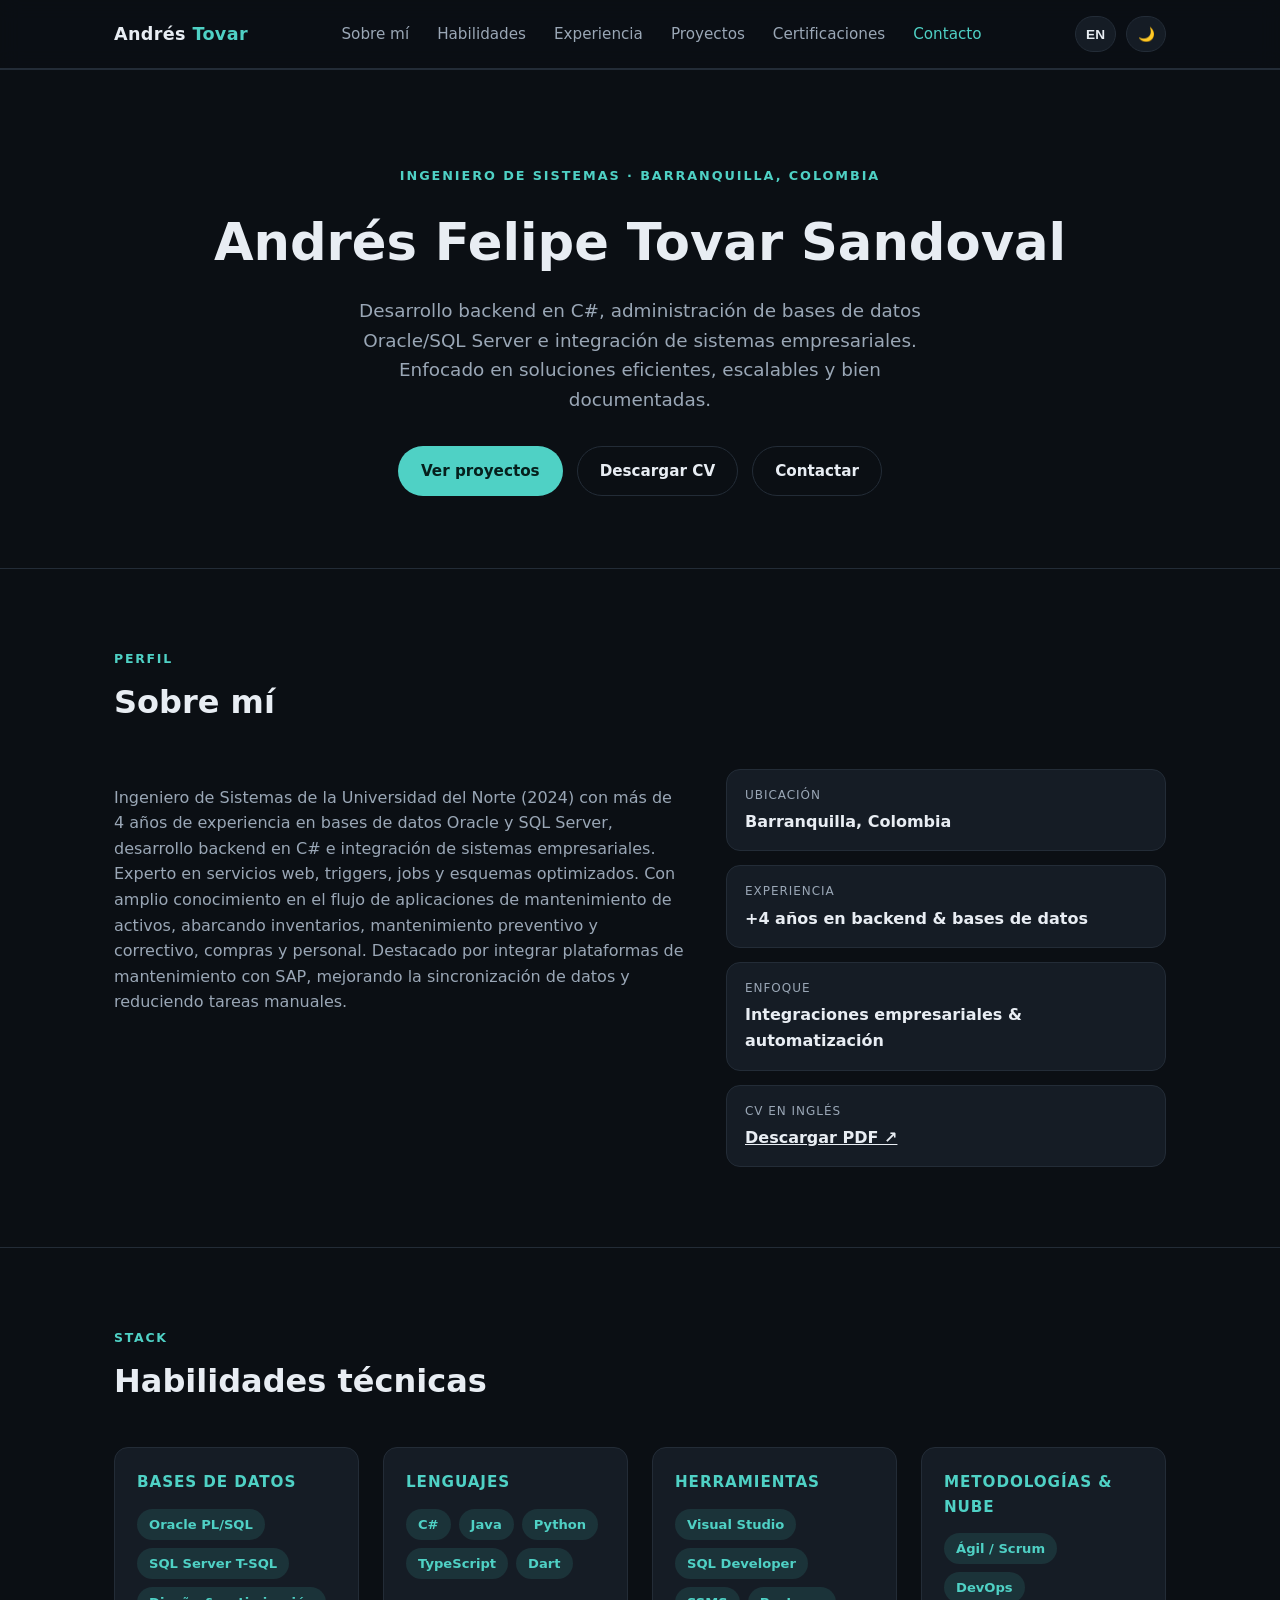
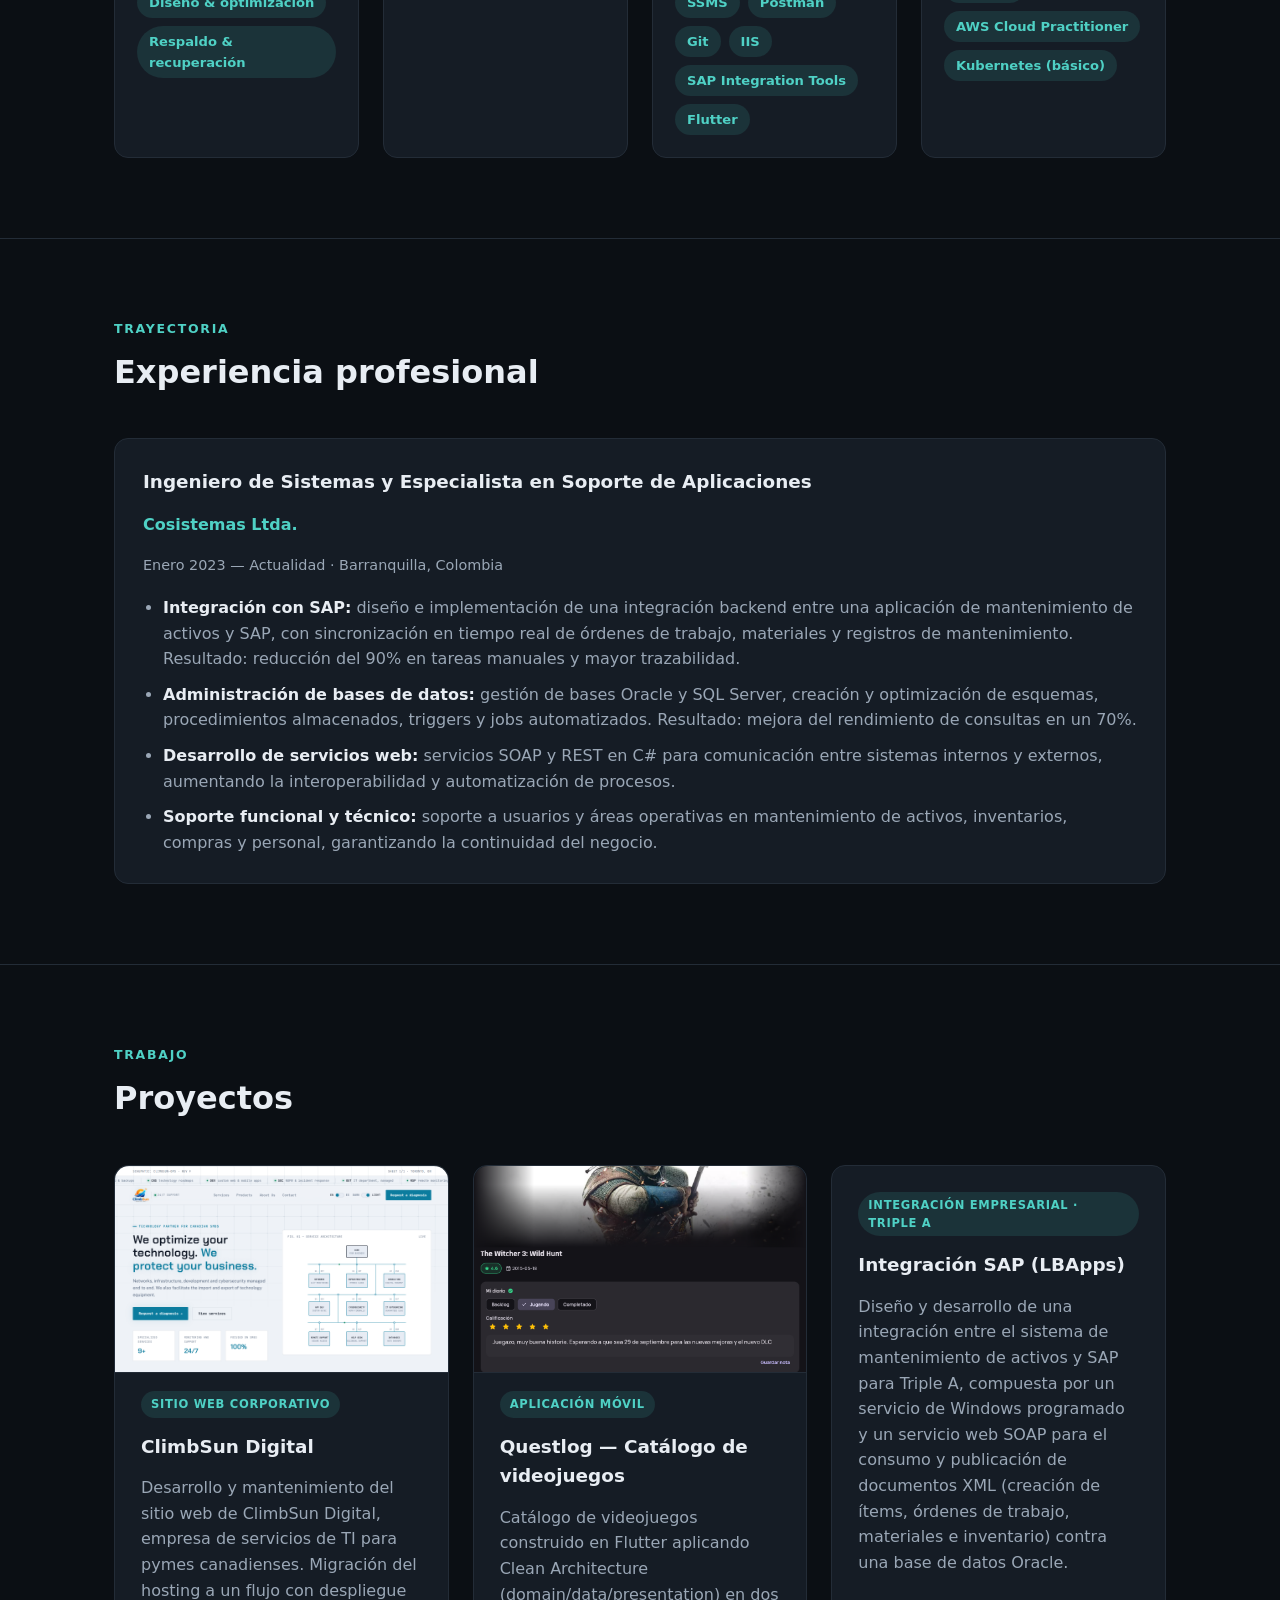
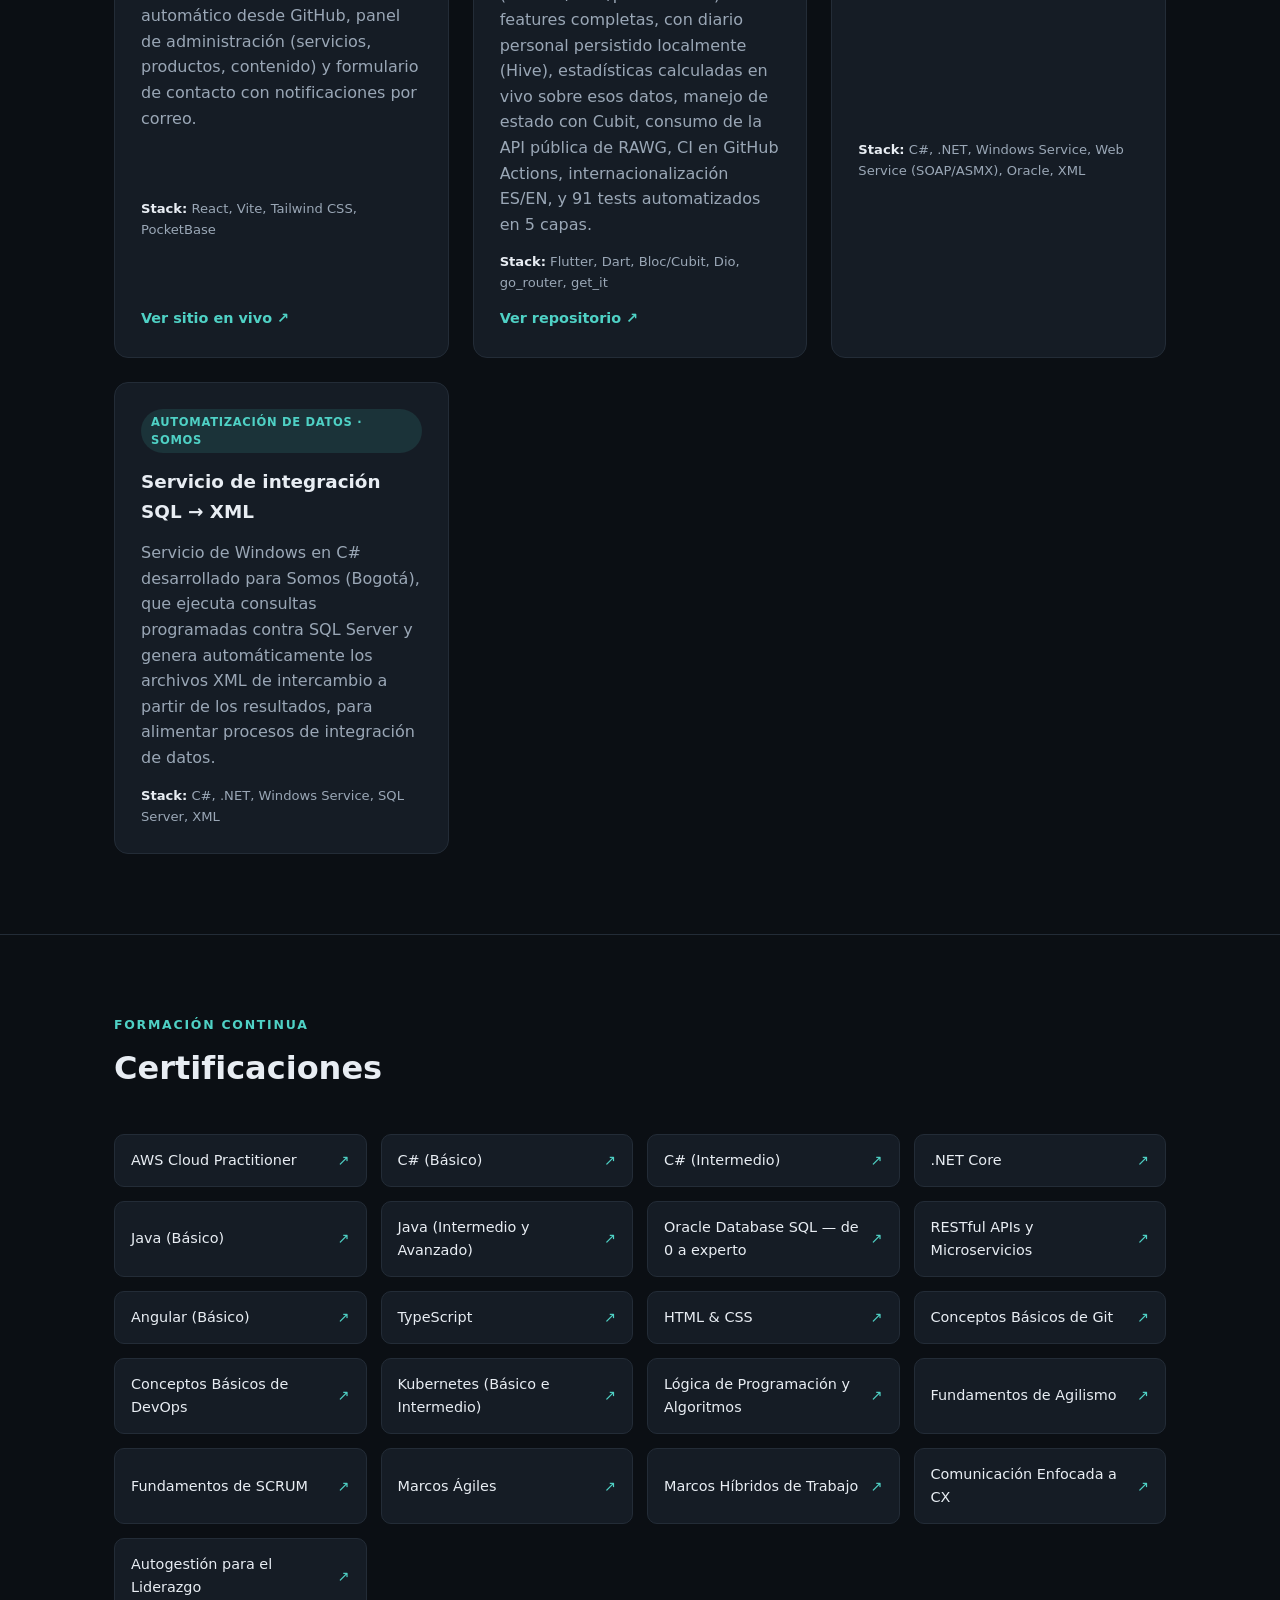
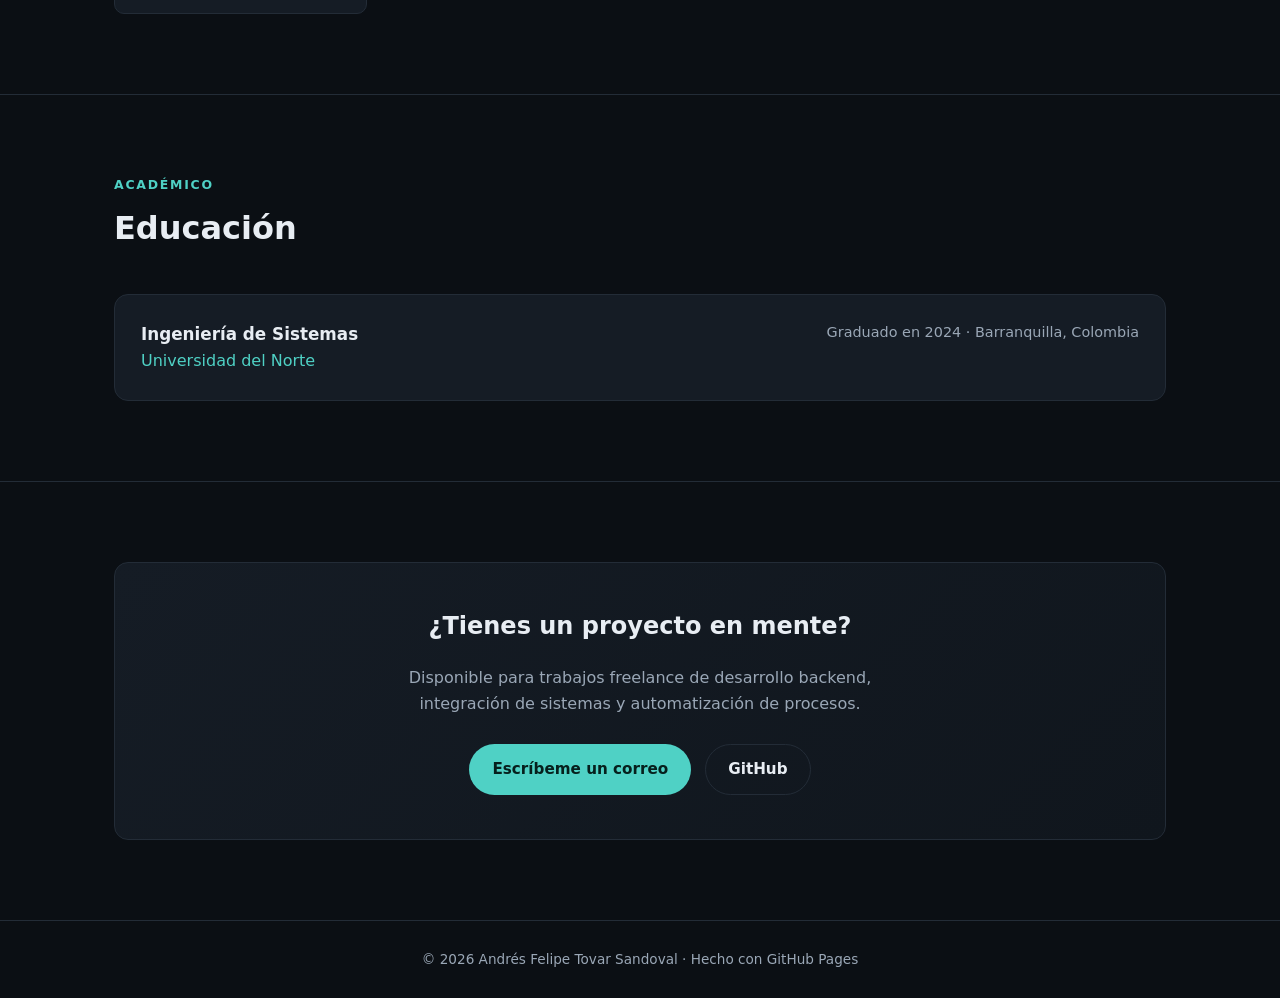
==== index.html @ 8499d404 "revert(questlog): restore the game-detail+diary thumbnail The stats screen swap made the project car" ====
<!DOCTYPE html>
<html lang="es">
<head>
<meta charset="UTF-8" />
<meta name="viewport" content="width=device-width, initial-scale=1.0" />
<title data-i18n="meta.title">Andrés Tovar Sandoval — Ingeniero de Sistemas | Backend & Integraciones</title>
<meta name="description" data-i18n-attr="content:meta.description" content="Portafolio de Andrés Felipe Tovar Sandoval, Ingeniero de Sistemas especializado en backend C#, bases de datos Oracle/SQL Server e integración de sistemas empresariales." />
<link rel="canonical" href="https://aftovar123.github.io/" />

<link rel="icon" href="assets/img/favicon.svg" type="image/svg+xml" />
<link rel="icon" href="assets/img/favicon-32.png" sizes="32x32" type="image/png" />
<link rel="icon" href="assets/img/favicon-512.png" sizes="512x512" type="image/png" />
<link rel="apple-touch-icon" href="assets/img/apple-touch-icon.png" />

<meta name="theme-color" content="#0b0f14" media="(prefers-color-scheme: dark)" />
<meta name="theme-color" content="#f6f8fa" media="(prefers-color-scheme: light)" />

<meta property="og:type" content="website" />
<meta property="og:site_name" content="Andrés Tovar Sandoval" />
<meta property="og:url" content="https://aftovar123.github.io/" />
<meta property="og:title" data-i18n-attr="content:meta.title" content="Andrés Tovar Sandoval — Ingeniero de Sistemas | Backend & Integraciones" />
<meta property="og:description" data-i18n-attr="content:meta.description" content="Portafolio de Andrés Felipe Tovar Sandoval, Ingeniero de Sistemas especializado en backend C#, bases de datos Oracle/SQL Server e integración de sistemas empresariales." />
<meta property="og:image" content="https://aftovar123.github.io/assets/img/og-image.png" />
<meta property="og:image:width" content="1200" />
<meta property="og:image:height" content="630" />
<meta property="og:locale" content="es_CO" />
<meta property="og:locale:alternate" content="en_US" />

<meta name="twitter:card" content="summary_large_image" />
<meta name="twitter:title" data-i18n-attr="content:meta.title" content="Andrés Tovar Sandoval — Ingeniero de Sistemas | Backend & Integraciones" />
<meta name="twitter:description" data-i18n-attr="content:meta.description" content="Portafolio de Andrés Felipe Tovar Sandoval, Ingeniero de Sistemas especializado en backend C#, bases de datos Oracle/SQL Server e integración de sistemas empresariales." />
<meta name="twitter:image" content="https://aftovar123.github.io/assets/img/og-image.png" />

<script type="application/ld+json">
{
  "@context": "https://schema.org",
  "@type": "Person",
  "name": "Andrés Felipe Tovar Sandoval",
  "jobTitle": "Systems Engineer",
  "url": "https://aftovar123.github.io/",
  "image": "https://aftovar123.github.io/assets/img/og-image.png",
  "email": "mailto:andrestovar2510@gmail.com",
  "sameAs": ["https://github.com/aftovar123"],
  "worksFor": { "@type": "Organization", "name": "Cosistemas Ltda." },
  "alumniOf": { "@type": "CollegeOrUniversity", "name": "Universidad del Norte" },
  "address": { "@type": "PostalAddress", "addressLocality": "Barranquilla", "addressCountry": "CO" },
  "knowsAbout": ["C#", ".NET", "Oracle Database", "SQL Server", "SAP Integration", "REST APIs", "SOAP Web Services"]
}
</script>

<link rel="stylesheet" href="styles.css" />
<script>
  (function () {
    try {
      var theme = localStorage.getItem("theme");
      var lang = localStorage.getItem("lang");
      if (theme === "light") document.documentElement.setAttribute("data-theme", "light");
      if (lang === "en") document.documentElement.setAttribute("lang", "en");
    } catch (e) {}
  })();
</script>
</head>
<body>

<a class="skip-link" href="#top" data-i18n="a11y.skipToContent">Saltar al contenido</a>

<header>
  <nav class="nav">
    <a href="#top" class="brand">Andrés <span>Tovar</span></a>
    <ul class="nav-links" id="navLinks">
      <li><a href="#about" data-i18n="nav.about">Sobre mí</a></li>
      <li><a href="#skills" data-i18n="nav.skills">Habilidades</a></li>
      <li><a href="#experience" data-i18n="nav.experience">Experiencia</a></li>
      <li><a href="#projects" data-i18n="nav.projects">Proyectos</a></li>
      <li><a href="#certifications" data-i18n="nav.certifications">Certificaciones</a></li>
      <li><a href="#contact" data-i18n="nav.contact">Contacto</a></li>
    </ul>
    <div class="nav-controls">
      <button class="icon-btn" id="langToggle" type="button" aria-label="Switch language">EN</button>
      <button class="icon-btn" id="themeToggle" type="button" aria-label="Toggle theme">
        <span id="themeIcon">🌙</span>
      </button>
      <button class="nav-toggle" id="navToggle" type="button" aria-label="Abrir menú" aria-expanded="false" aria-controls="navLinks" data-i18n-attr="aria-label:nav.toggleMenu">☰</button>
    </div>
  </nav>
</header>

<main id="top">

  <section class="hero">
    <div class="container">
      <div class="hero-eyebrow" data-i18n="hero.eyebrow">Ingeniero de Sistemas · Barranquilla, Colombia</div>
      <h1>Andrés Felipe Tovar Sandoval</h1>
      <p class="tagline" data-i18n="hero.tagline">Desarrollo backend en C#, administración de bases de datos Oracle/SQL Server e integración de sistemas empresariales. Enfocado en soluciones eficientes, escalables y bien documentadas.</p>
      <div class="btn-row">
        <a href="#projects" class="btn btn-primary" data-i18n="hero.btnProjects">Ver proyectos</a>
        <a href="assets/cv/Andres_Tovar_CV_ES.pdf" class="btn btn-secondary" id="cvBtn" target="_blank" rel="noopener" data-i18n="hero.btnCv">Descargar CV</a>
        <a href="#contact" class="btn btn-secondary" data-i18n="hero.btnContact">Contactar</a>
      </div>
    </div>
  </section>

  <section id="about">
    <div class="container">
      <div class="section-head">
        <div class="section-eyebrow" data-i18n="about.eyebrow">Perfil</div>
        <h2 data-i18n="about.heading">Sobre mí</h2>
      </div>
      <div class="about-grid">
        <p data-i18n="about.body">
          Ingeniero de Sistemas de la Universidad del Norte (2024) con más de 4 años de experiencia en bases de datos
          Oracle y SQL Server, desarrollo backend en C# e integración de sistemas empresariales. Experto en servicios
          web, triggers, jobs y esquemas optimizados. Con amplio conocimiento en el flujo de aplicaciones de
          mantenimiento de activos, abarcando inventarios, mantenimiento preventivo y correctivo, compras y personal.
          Destacado por integrar plataformas de mantenimiento con SAP, mejorando la sincronización de datos y
          reduciendo tareas manuales.
        </p>
        <div class="facts">
          <div class="fact"><div class="label" data-i18n="about.factLocationLabel">Ubicación</div><div class="value">Barranquilla, Colombia</div></div>
          <div class="fact"><div class="label" data-i18n="about.factExperienceLabel">Experiencia</div><div class="value" data-i18n="about.factExperienceValue">+4 años en backend & bases de datos</div></div>
          <div class="fact"><div class="label" data-i18n="about.factFocusLabel">Enfoque</div><div class="value" data-i18n="about.factFocusValue">Integraciones empresariales & automatización</div></div>
          <div class="fact"><div class="label" data-i18n="about.factCvLabel">CV en inglés</div><div class="value"><a href="assets/cv/Andres_Tovar_CV_EN.pdf" id="altCvLink" target="_blank" rel="noopener" data-i18n="about.factCvLink">Descargar PDF ↗</a></div></div>
        </div>
      </div>
    </div>
  </section>

  <section id="skills">
    <div class="container">
      <div class="section-head">
        <div class="section-eyebrow" data-i18n="skills.eyebrow">Stack</div>
        <h2 data-i18n="skills.heading">Habilidades técnicas</h2>
      </div>
      <div class="skill-groups">
        <div class="skill-card">
          <h3 data-i18n="skills.databasesTitle">Bases de datos</h3>
          <div class="tag-row">
            <span class="tag">Oracle PL/SQL</span>
            <span class="tag">SQL Server T-SQL</span>
            <span class="tag" data-i18n="skills.designOptimization">Diseño & optimización</span>
            <span class="tag" data-i18n="skills.backupRecovery">Respaldo & recuperación</span>
          </div>
        </div>
        <div class="skill-card">
          <h3 data-i18n="skills.languagesTitle">Lenguajes</h3>
          <div class="tag-row">
            <span class="tag">C#</span>
            <span class="tag">Java</span>
            <span class="tag">Python</span>
            <span class="tag">TypeScript</span>
            <span class="tag">Dart</span>
          </div>
        </div>
        <div class="skill-card">
          <h3 data-i18n="skills.toolsTitle">Herramientas</h3>
          <div class="tag-row">
            <span class="tag">Visual Studio</span>
            <span class="tag">SQL Developer</span>
            <span class="tag">SSMS</span>
            <span class="tag">Postman</span>
            <span class="tag">Git</span>
            <span class="tag">IIS</span>
            <span class="tag">SAP Integration Tools</span>
            <span class="tag">Flutter</span>
          </div>
        </div>
        <div class="skill-card">
          <h3 data-i18n="skills.methodologiesTitle">Metodologías & nube</h3>
          <div class="tag-row">
            <span class="tag" data-i18n="skills.agileScrum">Ágil / Scrum</span>
            <span class="tag">DevOps</span>
            <span class="tag">AWS Cloud Practitioner</span>
            <span class="tag" data-i18n="skills.kubernetesBasic">Kubernetes (básico)</span>
          </div>
        </div>
      </div>
    </div>
  </section>

  <section id="experience">
    <div class="container">
      <div class="section-head">
        <div class="section-eyebrow" data-i18n="experience.eyebrow">Trayectoria</div>
        <h2 data-i18n="experience.heading">Experiencia profesional</h2>
      </div>
      <div class="timeline-item">
        <p class="role" data-i18n="experience.role">Ingeniero de Sistemas y Especialista en Soporte de Aplicaciones</p>
        <p class="org">Cosistemas Ltda.</p>
        <p class="meta" data-i18n="experience.meta">Enero 2023 — Actualidad · Barranquilla, Colombia</p>
        <ul>
          <li data-i18n-html="experience.bullet1"><strong>Integración con SAP:</strong> diseño e implementación de una integración backend entre una aplicación de mantenimiento de activos y SAP, con sincronización en tiempo real de órdenes de trabajo, materiales y registros de mantenimiento. Resultado: reducción del 90% en tareas manuales y mayor trazabilidad.</li>
          <li data-i18n-html="experience.bullet2"><strong>Administración de bases de datos:</strong> gestión de bases Oracle y SQL Server, creación y optimización de esquemas, procedimientos almacenados, triggers y jobs automatizados. Resultado: mejora del rendimiento de consultas en un 70%.</li>
          <li data-i18n-html="experience.bullet3"><strong>Desarrollo de servicios web:</strong> servicios SOAP y REST en C# para comunicación entre sistemas internos y externos, aumentando la interoperabilidad y automatización de procesos.</li>
          <li data-i18n-html="experience.bullet4"><strong>Soporte funcional y técnico:</strong> soporte a usuarios y áreas operativas en mantenimiento de activos, inventarios, compras y personal, garantizando la continuidad del negocio.</li>
        </ul>
      </div>
    </div>
  </section>

  <section id="projects">
    <div class="container">
      <div class="section-head">
        <div class="section-eyebrow" data-i18n="projects.eyebrow">Trabajo</div>
        <h2 data-i18n="projects.heading">Proyectos</h2>
      </div>
      <div class="project-grid">
        <div class="project-card">
          <img class="thumb" src="assets/img/climbsun-preview.png" alt="Captura del sitio web de ClimbSun Digital" width="1896" height="988" loading="lazy" />
          <span class="badge" data-i18n="projects.p1Badge">Sitio web corporativo</span>
          <h3>ClimbSun Digital</h3>
          <p data-i18n="projects.p1Desc">Desarrollo y mantenimiento del sitio web de ClimbSun Digital, empresa de servicios de TI para pymes canadienses. Migración del hosting a un flujo con despliegue automático desde GitHub, panel de administración (servicios, productos, contenido) y formulario de contacto con notificaciones por correo.</p>
          <p class="stack"><strong>Stack:</strong> React, Vite, Tailwind CSS, PocketBase</p>
          <a class="link" href="https://climbsundigital.com" target="_blank" rel="noopener" data-i18n="projects.viewLive">Ver sitio en vivo ↗</a>
        </div>
        <div class="project-card">
          <img class="thumb" src="assets/img/questlog-preview.png" alt="Detalle de un juego en Questlog con el diario personal: estado, calificación y reseña" width="1000" height="625" loading="lazy" />
          <span class="badge" data-i18n="projects.p4Badge">Aplicación móvil</span>
          <h3 data-i18n="projects.p4Title">Questlog — Catálogo de videojuegos</h3>
          <p data-i18n="projects.p4Desc">Catálogo de videojuegos construido en Flutter aplicando Clean Architecture (domain/data/presentation) en dos features completas, con diario personal persistido localmente (Hive), estadísticas calculadas en vivo sobre esos datos, manejo de estado con Cubit, consumo de la API pública de RAWG, CI en GitHub Actions, internacionalización ES/EN, y 91 tests automatizados en 5 capas.</p>
          <p class="stack"><strong>Stack:</strong> Flutter, Dart, Bloc/Cubit, Dio, go_router, get_it</p>
          <a class="link" href="https://github.com/aftovar123/questlog" target="_blank" rel="noopener" data-i18n="projects.viewRepo">Ver repositorio ↗</a>
        </div>
        <div class="project-card">
          <span class="badge" data-i18n="projects.p2Badge">Integración empresarial · Triple A</span>
          <h3 data-i18n="projects.p2Title">Integración SAP (LBApps)</h3>
          <p data-i18n="projects.p2Desc">Diseño y desarrollo de una integración entre el sistema de mantenimiento de activos y SAP para Triple A, compuesta por un servicio de Windows programado y un servicio web SOAP para el consumo y publicación de documentos XML (creación de ítems, órdenes de trabajo, materiales e inventario) contra una base de datos Oracle.</p>
          <p class="stack"><strong>Stack:</strong> C#, .NET, Windows Service, Web Service (SOAP/ASMX), Oracle, XML</p>
        </div>
        <div class="project-card">
          <span class="badge" data-i18n="projects.p3Badge">Automatización de datos · Somos</span>
          <h3 data-i18n="projects.p3Title">Servicio de integración SQL → XML</h3>
          <p data-i18n="projects.p3Desc">Servicio de Windows en C# desarrollado para Somos (Bogotá), que ejecuta consultas programadas contra SQL Server y genera automáticamente los archivos XML de intercambio a partir de los resultados, para alimentar procesos de integración de datos.</p>
          <p class="stack"><strong>Stack:</strong> C#, .NET, Windows Service, SQL Server, XML</p>
        </div>
      </div>
    </div>
  </section>

  <section id="certifications">
    <div class="container">
      <div class="section-head">
        <div class="section-eyebrow" data-i18n="certifications.eyebrow">Formación continua</div>
        <h2 data-i18n="certifications.heading">Certificaciones</h2>
      </div>
      <div class="cert-grid" id="certGrid">
        <!-- populated by script.js -->
      </div>
      <noscript>
        <div class="cert-grid">
          <a class="cert-card" href="assets/certs/aws-cloud-practitioner.pdf" target="_blank" rel="noopener"><span>AWS Cloud Practitioner</span></a>
          <a class="cert-card" href="assets/certs/csharp-basico.pdf" target="_blank" rel="noopener"><span>C# (Básico)</span></a>
          <a class="cert-card" href="assets/certs/csharp-intermedio.pdf" target="_blank" rel="noopener"><span>C# (Intermedio)</span></a>
          <a class="cert-card" href="assets/certs/net-core.pdf" target="_blank" rel="noopener"><span>.NET Core</span></a>
          <a class="cert-card" href="assets/certs/java-basico.pdf" target="_blank" rel="noopener"><span>Java (Básico)</span></a>
          <a class="cert-card" href="assets/certs/java-intermedio-avanzado.pdf" target="_blank" rel="noopener"><span>Java (Intermedio y Avanzado)</span></a>
          <a class="cert-card" href="assets/certs/oracle-sql.pdf" target="_blank" rel="noopener"><span>Oracle Database SQL — de 0 a experto</span></a>
          <a class="cert-card" href="assets/certs/restful-apis-microservicios.pdf" target="_blank" rel="noopener"><span>RESTful APIs y Microservicios</span></a>
          <a class="cert-card" href="assets/certs/angular-basico.pdf" target="_blank" rel="noopener"><span>Angular (Básico)</span></a>
          <a class="cert-card" href="assets/certs/typescript.pdf" target="_blank" rel="noopener"><span>TypeScript</span></a>
          <a class="cert-card" href="assets/certs/html-css.pdf" target="_blank" rel="noopener"><span>HTML & CSS</span></a>
          <a class="cert-card" href="assets/certs/git-basico.pdf" target="_blank" rel="noopener"><span>Conceptos Básicos de Git</span></a>
          <a class="cert-card" href="assets/certs/devops-basico.pdf" target="_blank" rel="noopener"><span>Conceptos Básicos de DevOps</span></a>
          <a class="cert-card" href="assets/certs/kubernetes-basico-intermedio.pdf" target="_blank" rel="noopener"><span>Kubernetes (Básico e Intermedio)</span></a>
          <a class="cert-card" href="assets/certs/logica-programacion-algoritmos.pdf" target="_blank" rel="noopener"><span>Lógica de Programación y Algoritmos</span></a>
          <a class="cert-card" href="assets/certs/fundamentos-agilismo.pdf" target="_blank" rel="noopener"><span>Fundamentos de Agilismo</span></a>
          <a class="cert-card" href="assets/certs/fundamentos-scrum.pdf" target="_blank" rel="noopener"><span>Fundamentos de SCRUM</span></a>
          <a class="cert-card" href="assets/certs/marcos-agiles.pdf" target="_blank" rel="noopener"><span>Marcos Ágiles</span></a>
          <a class="cert-card" href="assets/certs/marcos-hibridos-trabajo.pdf" target="_blank" rel="noopener"><span>Marcos Híbridos de Trabajo</span></a>
          <a class="cert-card" href="assets/certs/comunicacion-cx.pdf" target="_blank" rel="noopener"><span>Comunicación Enfocada a CX</span></a>
          <a class="cert-card" href="assets/certs/autogestion-liderazgo.pdf" target="_blank" rel="noopener"><span>Autogestión para el Liderazgo</span></a>
        </div>
      </noscript>
    </div>
  </section>

  <section id="education">
    <div class="container">
      <div class="section-head">
        <div class="section-eyebrow" data-i18n="education.eyebrow">Académico</div>
        <h2 data-i18n="education.heading">Educación</h2>
      </div>
      <div class="edu-card">
        <div>
          <div class="degree" data-i18n="education.degree">Ingeniería de Sistemas</div>
          <div class="school">Universidad del Norte</div>
        </div>
        <div class="meta" data-i18n="education.meta">Graduado en 2024 · Barranquilla, Colombia</div>
      </div>
    </div>
  </section>

  <section id="contact">
    <div class="container">
      <div class="contact-box">
        <h2 data-i18n="contact.heading">¿Tienes un proyecto en mente?</h2>
        <p data-i18n="contact.body">Disponible para trabajos freelance de desarrollo backend, integración de sistemas y automatización de procesos.</p>
        <div class="btn-row">
          <a class="btn btn-primary" id="emailBtn" href="#contact" data-i18n="contact.btnEmail">Escríbeme un correo</a>
          <a class="btn btn-secondary" href="https://github.com/aftovar123" target="_blank" rel="noopener">GitHub</a>
        </div>
        <noscript><p style="margin-top:16px;color:var(--text-muted)">Email: andrestovar2510 [at] gmail.com</p></noscript>
      </div>
    </div>
  </section>

</main>

<footer>
  <div class="container">
    © <span id="year"></span> Andrés Felipe Tovar Sandoval · <span data-i18n="footer.built">Hecho con GitHub Pages</span>
  </div>
</footer>

<script src="script.js"></script>
</body>
</html>
---- styles.css ----
:root {
  --bg: #0b0f14;
  --bg-alt: #10161d;
  --surface: #151c25;
  --border: #232c37;
  --text: #e8edf3;
  --text-muted: #9aa7b6;
  --accent: #4fd1c5;
  --accent-soft: rgba(79, 209, 197, 0.12);
  --accent-2: #7c9cff;
  --header-bg: rgba(11, 15, 20, 0.85);
  --radius: 14px;
  --maxw: 1100px;
  font-size: 16px;
}

:root[data-theme="light"] {
  --bg: #f6f8fa;
  --bg-alt: #ffffff;
  --surface: #ffffff;
  --border: #e1e6ec;
  --text: #16202b;
  --text-muted: #5b6673;
  --accent: #0f9488;
  --accent-soft: rgba(15, 148, 136, 0.1);
  --accent-2: #3a56c9;
  --header-bg: rgba(255, 255, 255, 0.85);
}

* { box-sizing: border-box; }

html { scroll-behavior: smooth; }

body {
  margin: 0;
  background: var(--bg);
  color: var(--text);
  font-family: "Segoe UI", system-ui, -apple-system, Roboto, Helvetica, Arial, sans-serif;
  line-height: 1.6;
  transition: background 0.2s, color 0.2s;
}

a { color: inherit; }

.container {
  max-width: var(--maxw);
  margin: 0 auto;
  padding: 0 24px;
}

/* Header */
header {
  position: sticky;
  top: 0;
  z-index: 50;
  background: var(--header-bg);
  backdrop-filter: blur(10px);
  border-bottom: 1px solid var(--border);
}

.nav {
  display: flex;
  align-items: center;
  justify-content: space-between;
  padding: 16px 24px;
  max-width: var(--maxw);
  margin: 0 auto;
}

.brand {
  font-weight: 700;
  font-size: 1.1rem;
  letter-spacing: 0.02em;
  text-decoration: none;
  color: var(--text);
}

.brand span { color: var(--accent); }

.nav-links {
  display: flex;
  gap: 28px;
  list-style: none;
  margin: 0;
  padding: 0;
}

.nav-links a {
  text-decoration: none;
  color: var(--text-muted);
  font-size: 0.95rem;
  transition: color 0.2s;
}

.nav-links a:hover, .nav-links a.active { color: var(--accent); }

.nav-controls {
  display: flex;
  align-items: center;
  gap: 10px;
}

.icon-btn {
  display: inline-flex;
  align-items: center;
  justify-content: center;
  min-width: 40px;
  height: 36px;
  padding: 0 10px;
  background: var(--surface);
  border: 1px solid var(--border);
  border-radius: 999px;
  color: var(--text);
  font-size: 0.85rem;
  font-weight: 700;
  cursor: pointer;
  transition: border-color 0.2s, transform 0.15s;
}

.icon-btn:hover {
  border-color: var(--accent);
  transform: translateY(-1px);
}

.nav-toggle {
  display: none;
  background: none;
  border: 1px solid var(--border);
  border-radius: 8px;
  color: var(--text);
  padding: 8px 10px;
  cursor: pointer;
}

/* Hero */
.hero {
  padding: 96px 0 72px;
  text-align: center;
}

.hero-eyebrow {
  color: var(--accent);
  text-transform: uppercase;
  letter-spacing: 0.15em;
  font-size: 0.8rem;
  font-weight: 600;
  margin-bottom: 16px;
}

.hero h1 {
  font-size: clamp(2rem, 5vw, 3.2rem);
  margin: 0 0 12px;
  font-weight: 800;
}

.hero p.tagline {
  color: var(--text-muted);
  font-size: 1.15rem;
  max-width: 620px;
  margin: 0 auto 32px;
}

.btn-row {
  display: flex;
  gap: 14px;
  justify-content: center;
  flex-wrap: wrap;
}

.btn {
  display: inline-flex;
  align-items: center;
  gap: 8px;
  padding: 12px 22px;
  border-radius: 999px;
  text-decoration: none;
  font-weight: 600;
  font-size: 0.95rem;
  border: 1px solid transparent;
  cursor: pointer;
  transition: transform 0.15s, background 0.2s, border-color 0.2s;
}

.btn:hover { transform: translateY(-2px); }

.btn-primary {
  background: var(--accent);
  color: #06201d;
}

.btn-secondary {
  background: transparent;
  border-color: var(--border);
  color: var(--text);
}

/* Sections */
section {
  padding: 80px 0;
  border-top: 1px solid var(--border);
}

.section-head {
  margin-bottom: 40px;
}

.section-eyebrow {
  color: var(--accent);
  text-transform: uppercase;
  font-size: 0.78rem;
  letter-spacing: 0.14em;
  font-weight: 700;
  margin-bottom: 8px;
}

.section-head h2 {
  font-size: clamp(1.5rem, 3vw, 2rem);
  margin: 0;
}

.about-grid {
  display: grid;
  grid-template-columns: 1.3fr 1fr;
  gap: 40px;
  align-items: start;
}

.about-grid p { color: var(--text-muted); }

.facts {
  display: grid;
  gap: 14px;
}

.fact {
  background: var(--surface);
  border: 1px solid var(--border);
  border-radius: var(--radius);
  padding: 16px 18px;
}

.fact .label {
  font-size: 0.75rem;
  text-transform: uppercase;
  letter-spacing: 0.08em;
  color: var(--text-muted);
  margin-bottom: 4px;
}

.fact .value { font-weight: 600; }

/* Skills */
.skill-groups {
  display: grid;
  grid-template-columns: repeat(auto-fit, minmax(220px, 1fr));
  gap: 24px;
}

.skill-card {
  background: var(--surface);
  border: 1px solid var(--border);
  border-radius: var(--radius);
  padding: 22px;
}

.skill-card h3 {
  margin: 0 0 14px;
  font-size: 0.95rem;
  color: var(--accent);
  text-transform: uppercase;
  letter-spacing: 0.06em;
}

.tag-row { display: flex; flex-wrap: wrap; gap: 8px; }

.tag {
  background: var(--accent-soft);
  color: var(--accent);
  border-radius: 999px;
  padding: 5px 12px;
  font-size: 0.82rem;
  font-weight: 600;
}

/* Experience */
.timeline-item {
  background: var(--surface);
  border: 1px solid var(--border);
  border-radius: var(--radius);
  padding: 28px;
}

.timeline-item .role {
  font-size: 1.15rem;
  font-weight: 700;
  margin: 0;
}

.timeline-item .org {
  color: var(--accent);
  font-weight: 600;
}

.timeline-item .meta {
  color: var(--text-muted);
  font-size: 0.9rem;
  margin: 4px 0 18px;
}

.timeline-item ul {
  margin: 0;
  padding-left: 20px;
  color: var(--text-muted);
  display: grid;
  gap: 10px;
}

.timeline-item li strong { color: var(--text); }

/* Projects */
.project-grid {
  display: grid;
  grid-template-columns: repeat(auto-fit, minmax(300px, 1fr));
  gap: 24px;
}

.project-card {
  background: var(--surface);
  border: 1px solid var(--border);
  border-radius: var(--radius);
  padding: 26px;
  display: flex;
  flex-direction: column;
  gap: 14px;
}

.project-card h3 { margin: 0; font-size: 1.15rem; }

.project-card .badge {
  align-self: flex-start;
  font-size: 0.72rem;
  text-transform: uppercase;
  letter-spacing: 0.06em;
  background: var(--accent-soft);
  color: var(--accent);
  padding: 4px 10px;
  border-radius: 999px;
  font-weight: 700;
}

.project-card p { color: var(--text-muted); margin: 0; flex-grow: 1; }

.project-card .stack {
  font-size: 0.82rem;
  color: var(--text-muted);
}

.project-card .stack strong { color: var(--text); }

.project-card a.link {
  color: var(--accent);
  text-decoration: none;
  font-weight: 600;
  font-size: 0.9rem;
}

.project-card a.link:hover { text-decoration: underline; }

/* Certifications */
.cert-grid {
  display: grid;
  grid-template-columns: repeat(auto-fill, minmax(230px, 1fr));
  gap: 14px;
}

.cert-card {
  background: var(--surface);
  border: 1px solid var(--border);
  border-radius: 10px;
  padding: 14px 16px;
  text-decoration: none;
  color: var(--text);
  display: flex;
  align-items: center;
  justify-content: space-between;
  gap: 10px;
  font-size: 0.9rem;
  transition: border-color 0.2s, transform 0.15s;
}

.cert-card:hover {
  border-color: var(--accent);
  transform: translateY(-2px);
}

.cert-card .arrow { color: var(--accent); }

/* Education */
.edu-card {
  background: var(--surface);
  border: 1px solid var(--border);
  border-radius: var(--radius);
  padding: 26px;
  display: flex;
  justify-content: space-between;
  flex-wrap: wrap;
  gap: 10px;
}

.edu-card .degree { font-weight: 700; font-size: 1.05rem; }
.edu-card .school { color: var(--accent); }
.edu-card .meta { color: var(--text-muted); font-size: 0.9rem; }

/* Contact */
.contact-box {
  background: linear-gradient(135deg, var(--surface), var(--bg-alt));
  border: 1px solid var(--border);
  border-radius: var(--radius);
  padding: 44px;
  text-align: center;
}

.contact-box h2 { margin-top: 0; }
.contact-box p { color: var(--text-muted); max-width: 520px; margin: 0 auto 28px; }

footer {
  border-top: 1px solid var(--border);
  padding: 28px 0;
  text-align: center;
  color: var(--text-muted);
  font-size: 0.85rem;
}

footer a { color: var(--accent); text-decoration: none; }

@media (max-width: 800px) {
  .about-grid { grid-template-columns: 1fr; }
}

@media (max-width: 720px) {
  .nav-links {
    position: absolute;
    top: 100%;
    left: 0;
    right: 0;
    background: var(--bg);
    border-bottom: 1px solid var(--border);
    flex-direction: column;
    padding: 18px 24px;
    gap: 18px;
    display: none;
  }
  .nav-links.open { display: flex; }
  .nav-toggle { display: inline-flex; }
}

/* Accessibility: skip link */
.skip-link {
  position: absolute;
  top: -48px;
  left: 12px;
  z-index: 100;
  background: var(--accent);
  color: #06201d;
  padding: 10px 18px;
  border-radius: 8px;
  font-weight: 700;
  text-decoration: none;
  transition: top 0.2s;
}

.skip-link:focus {
  top: 12px;
}

/* Accessibility: visible focus ring consistent with theme */
a:focus-visible,
button:focus-visible,
.cert-card:focus-visible {
  outline: 2px solid var(--accent);
  outline-offset: 3px;
  border-radius: 4px;
}

/* Project card thumbnail */
.project-card .thumb {
  width: calc(100% + 52px);
  height: auto;
  margin: -26px -26px 4px;
  display: block;
  aspect-ratio: 16 / 10;
  object-fit: cover;
  object-position: top;
  border-radius: var(--radius) var(--radius) 0 0;
  border-bottom: 1px solid var(--border);
}
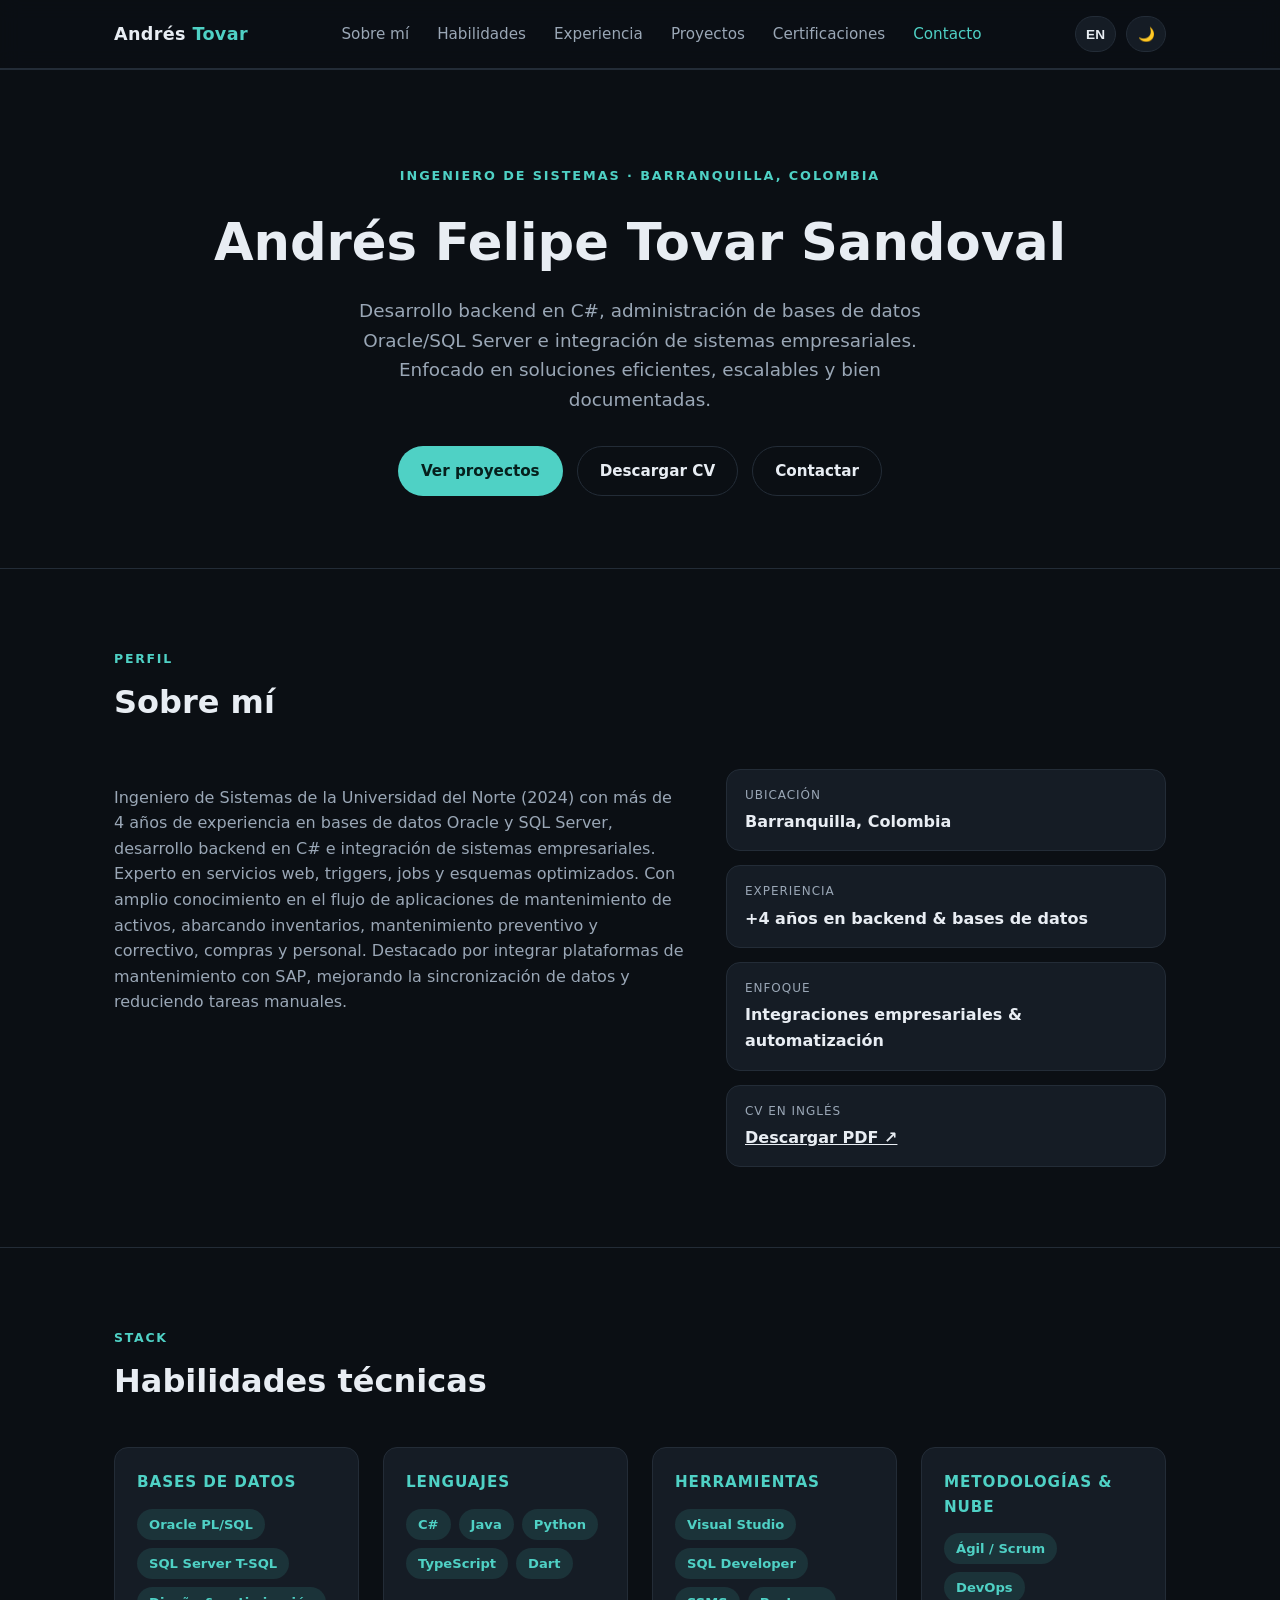
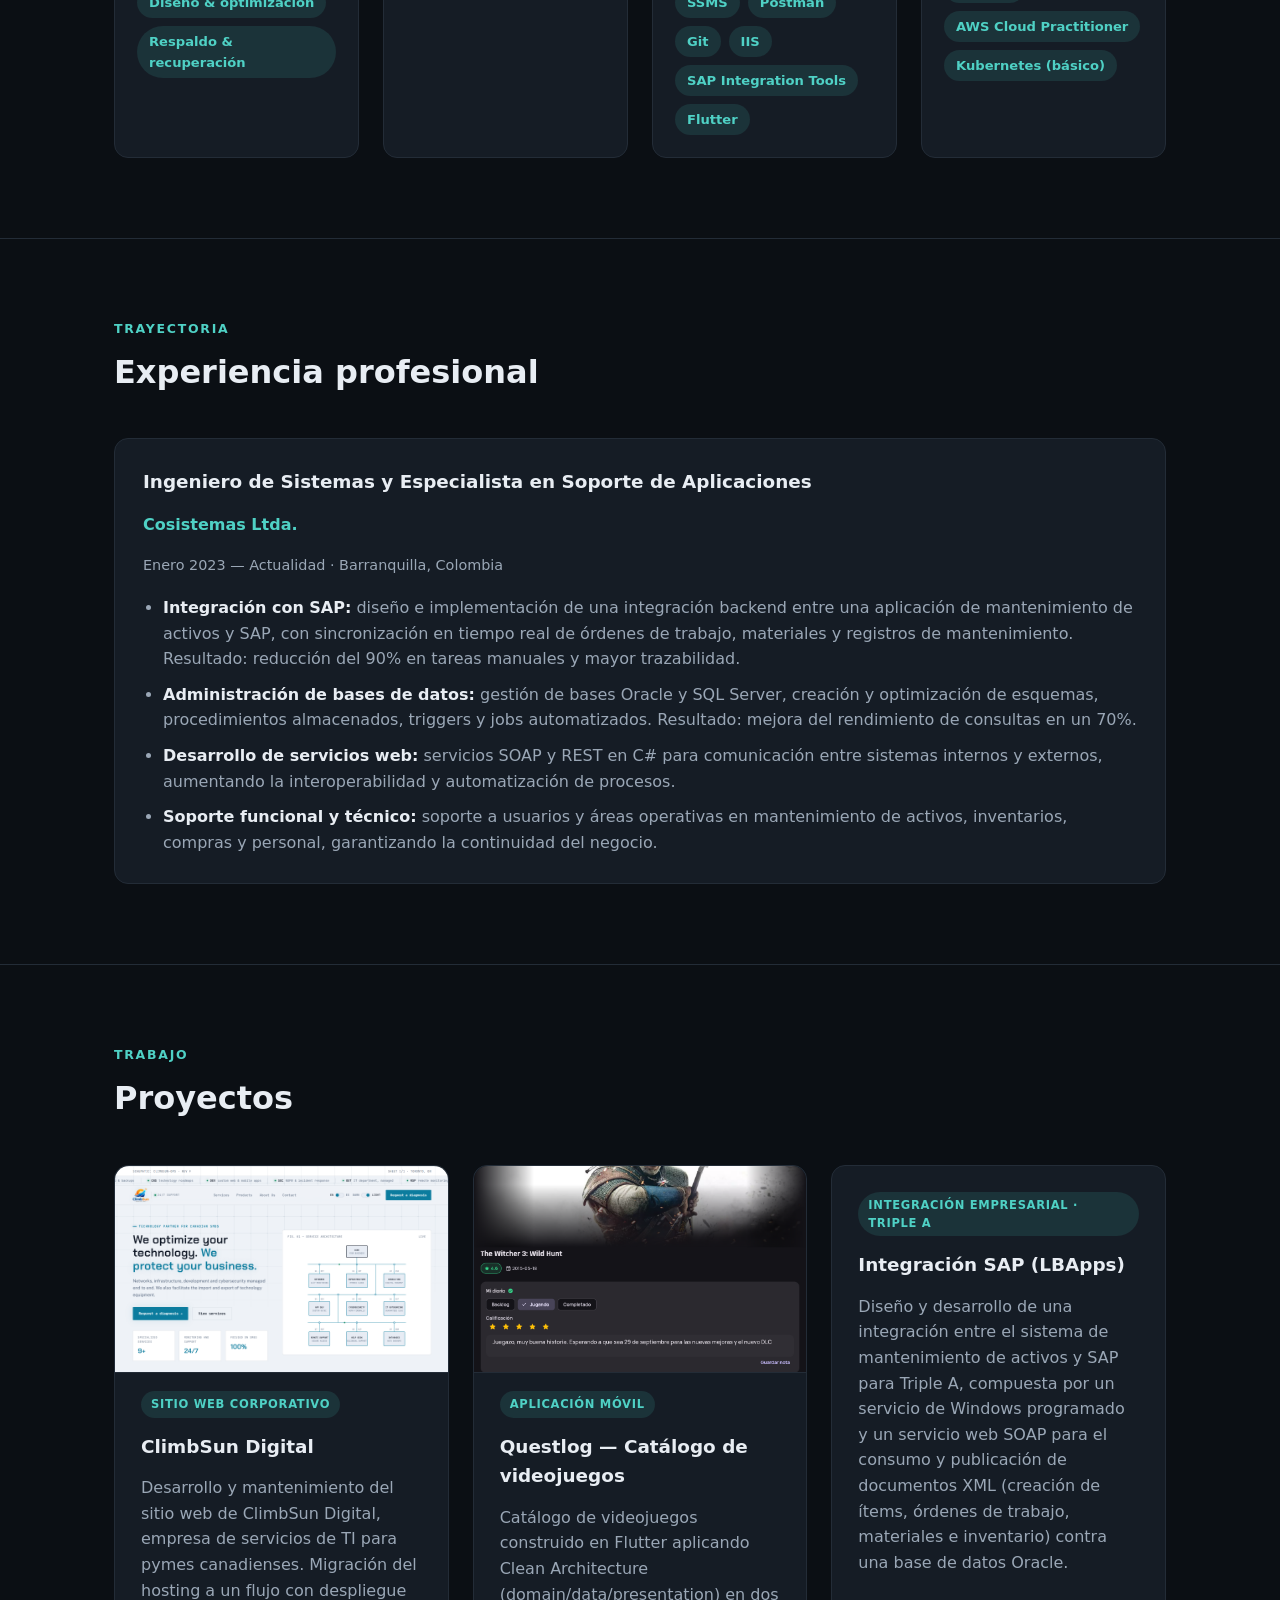
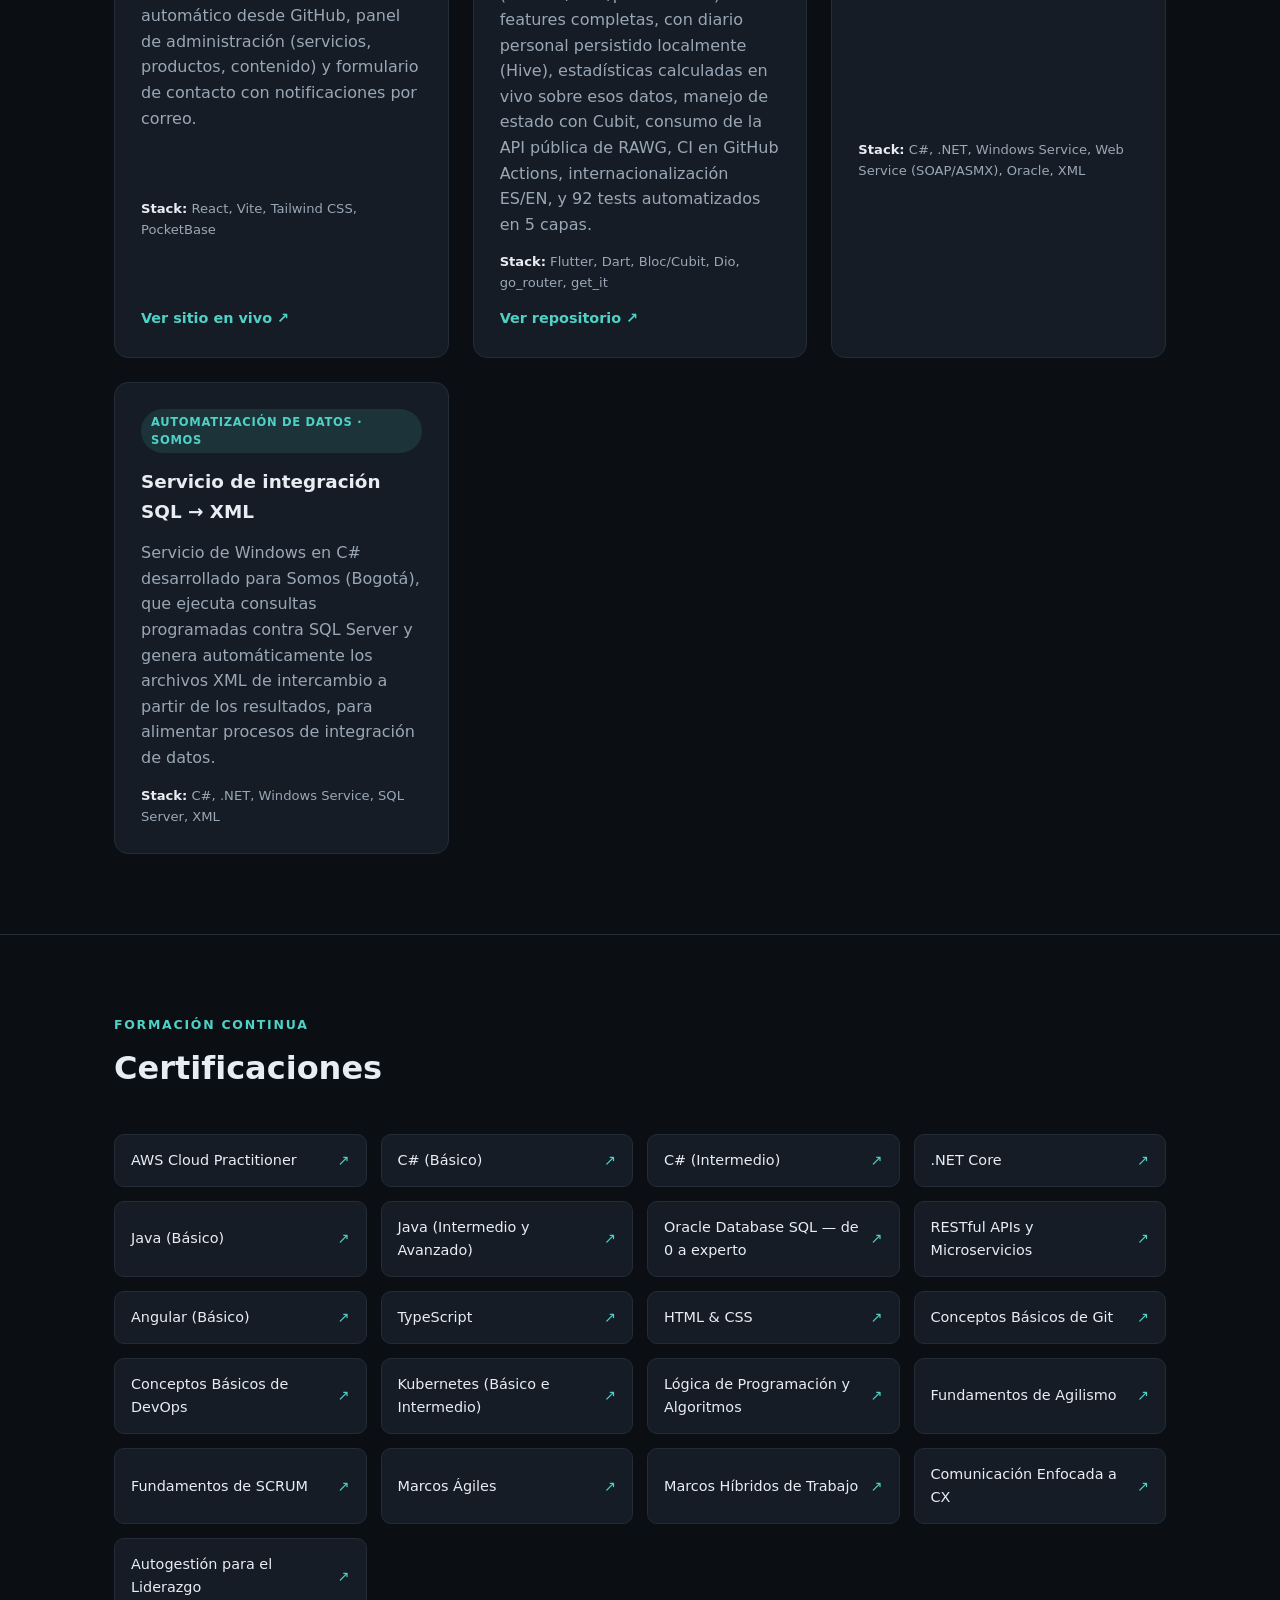
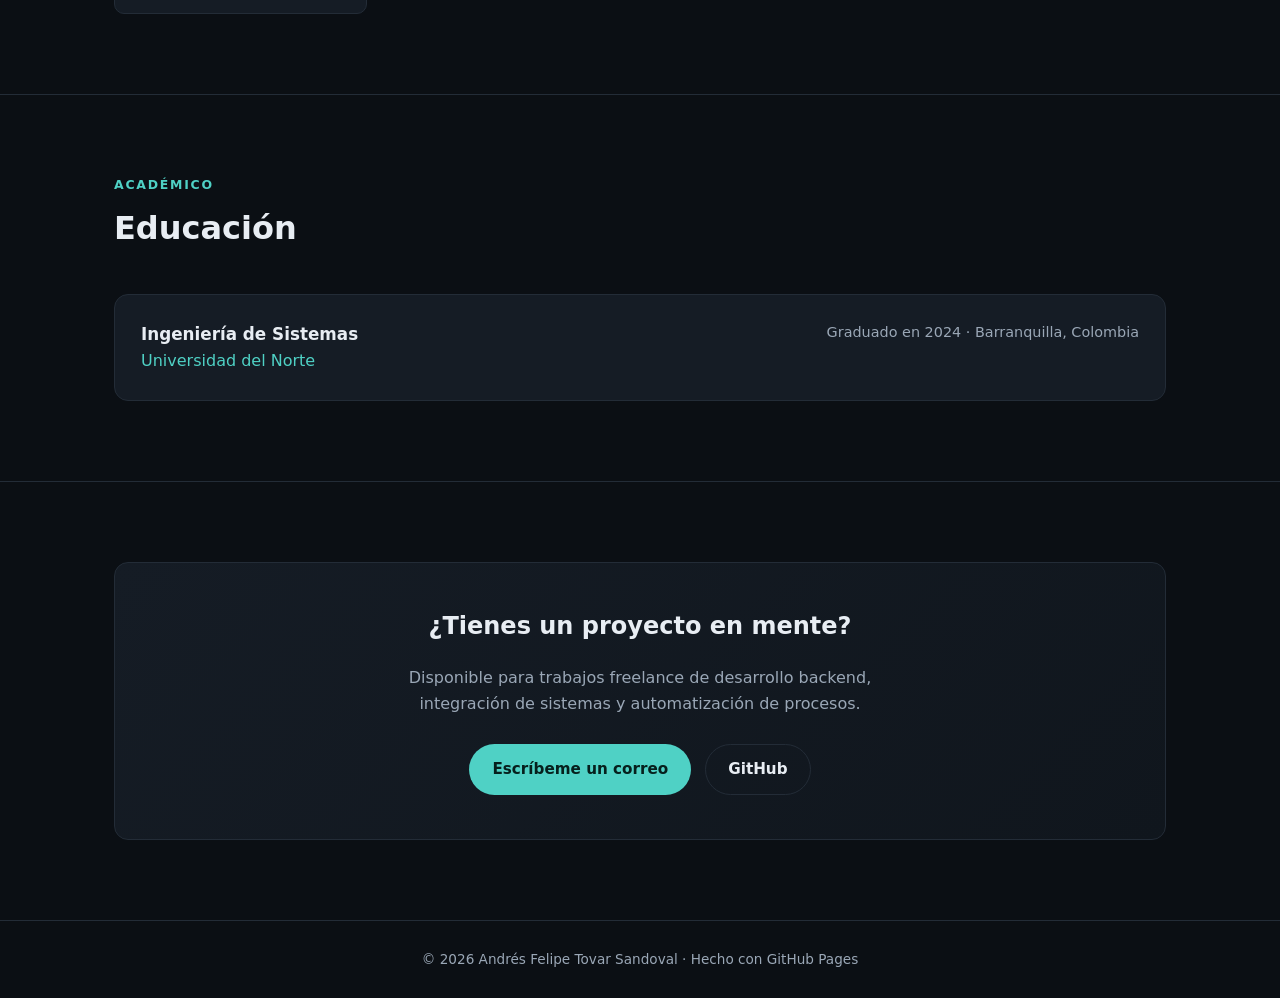
==== commit 715d1e98: "Update Questlog test count to 92 (ES/EN) The project description was still saying 91 tests after the" ====
--- a/index.html
+++ b/index.html
@@ -216,7 +216,7 @@
           <img class="thumb" src="assets/img/questlog-preview.png" alt="Detalle de un juego en Questlog con el diario personal: estado, calificación y reseña" width="1000" height="625" loading="lazy" />
           <span class="badge" data-i18n="projects.p4Badge">Aplicación móvil</span>
           <h3 data-i18n="projects.p4Title">Questlog — Catálogo de videojuegos</h3>
-          <p data-i18n="projects.p4Desc">Catálogo de videojuegos construido en Flutter aplicando Clean Architecture (domain/data/presentation) en dos features completas, con diario personal persistido localmente (Hive), estadísticas calculadas en vivo sobre esos datos, manejo de estado con Cubit, consumo de la API pública de RAWG, CI en GitHub Actions, internacionalización ES/EN, y 91 tests automatizados en 5 capas.</p>
+          <p data-i18n="projects.p4Desc">Catálogo de videojuegos construido en Flutter aplicando Clean Architecture (domain/data/presentation) en dos features completas, con diario personal persistido localmente (Hive), estadísticas calculadas en vivo sobre esos datos, manejo de estado con Cubit, consumo de la API pública de RAWG, CI en GitHub Actions, internacionalización ES/EN, y 92 tests automatizados en 5 capas.</p>
           <p class="stack"><strong>Stack:</strong> Flutter, Dart, Bloc/Cubit, Dio, go_router, get_it</p>
           <a class="link" href="https://github.com/aftovar123/questlog" target="_blank" rel="noopener" data-i18n="projects.viewRepo">Ver repositorio ↗</a>
         </div>
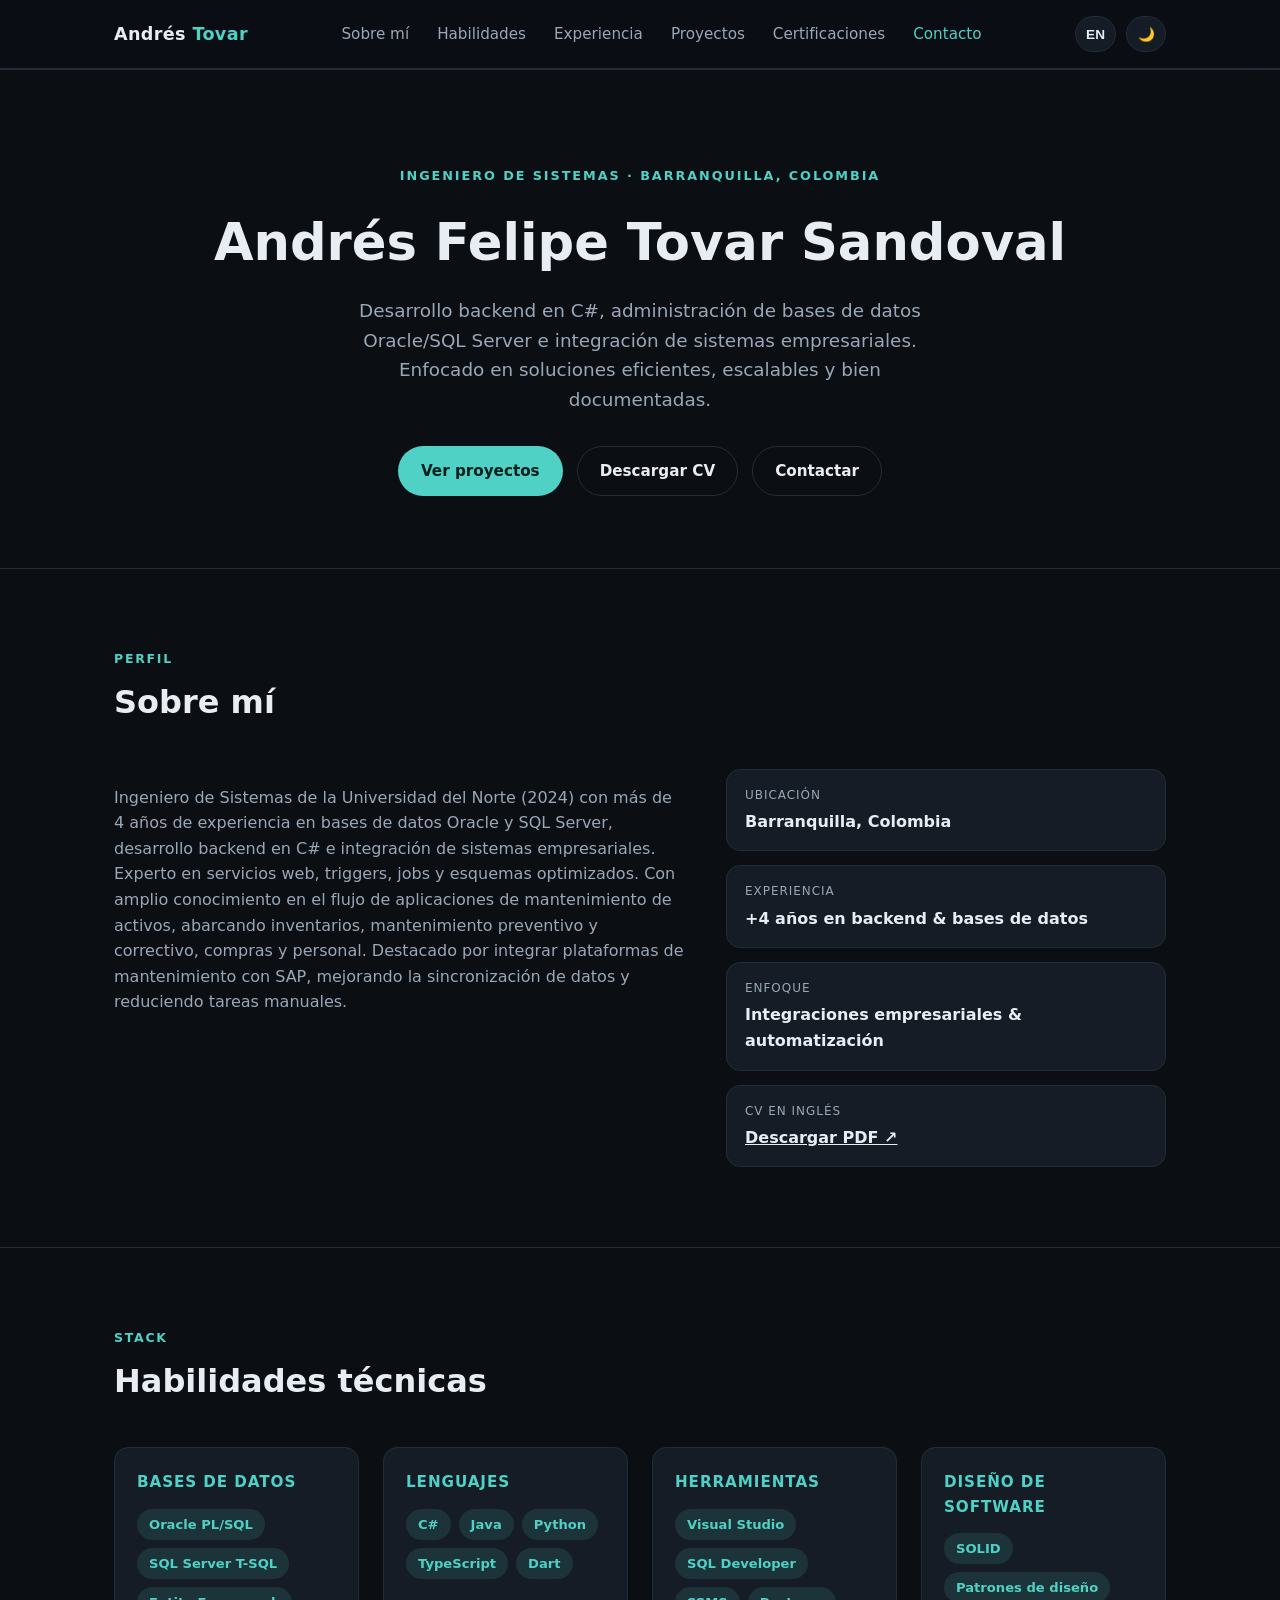
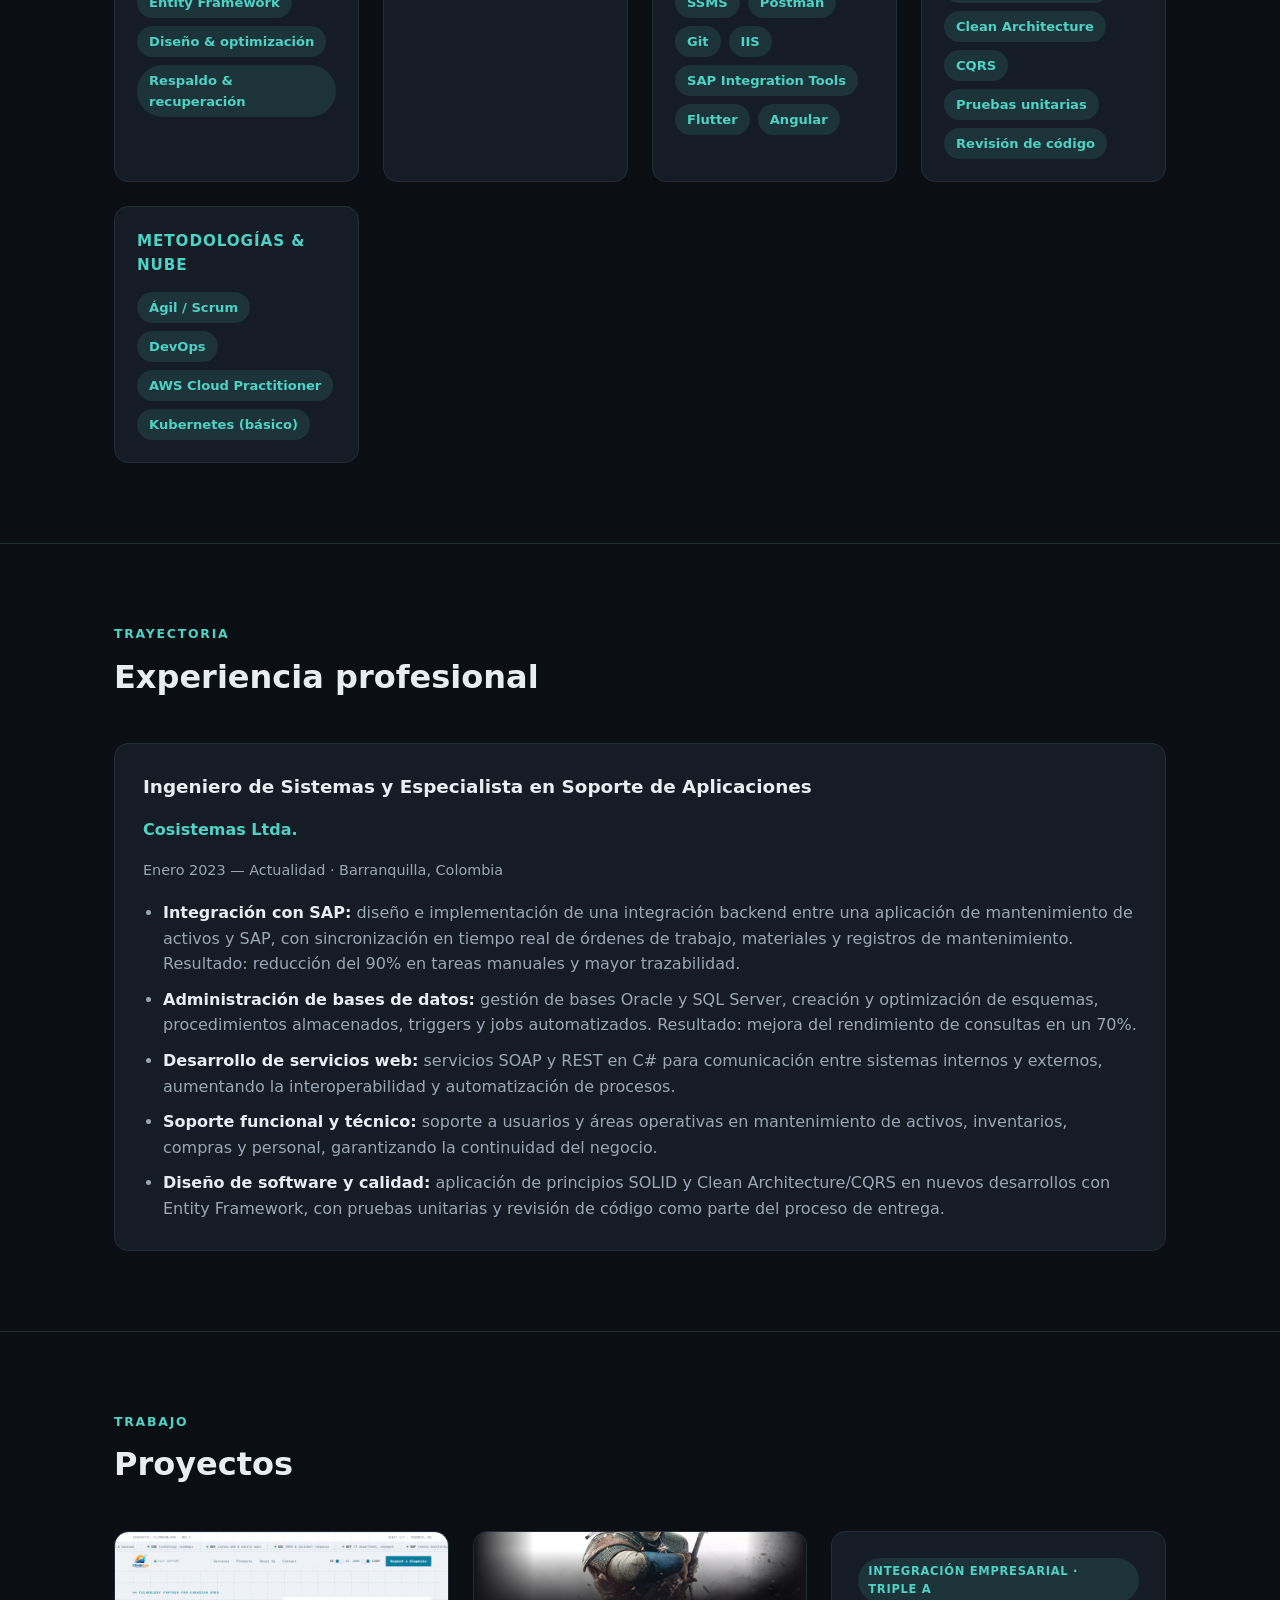
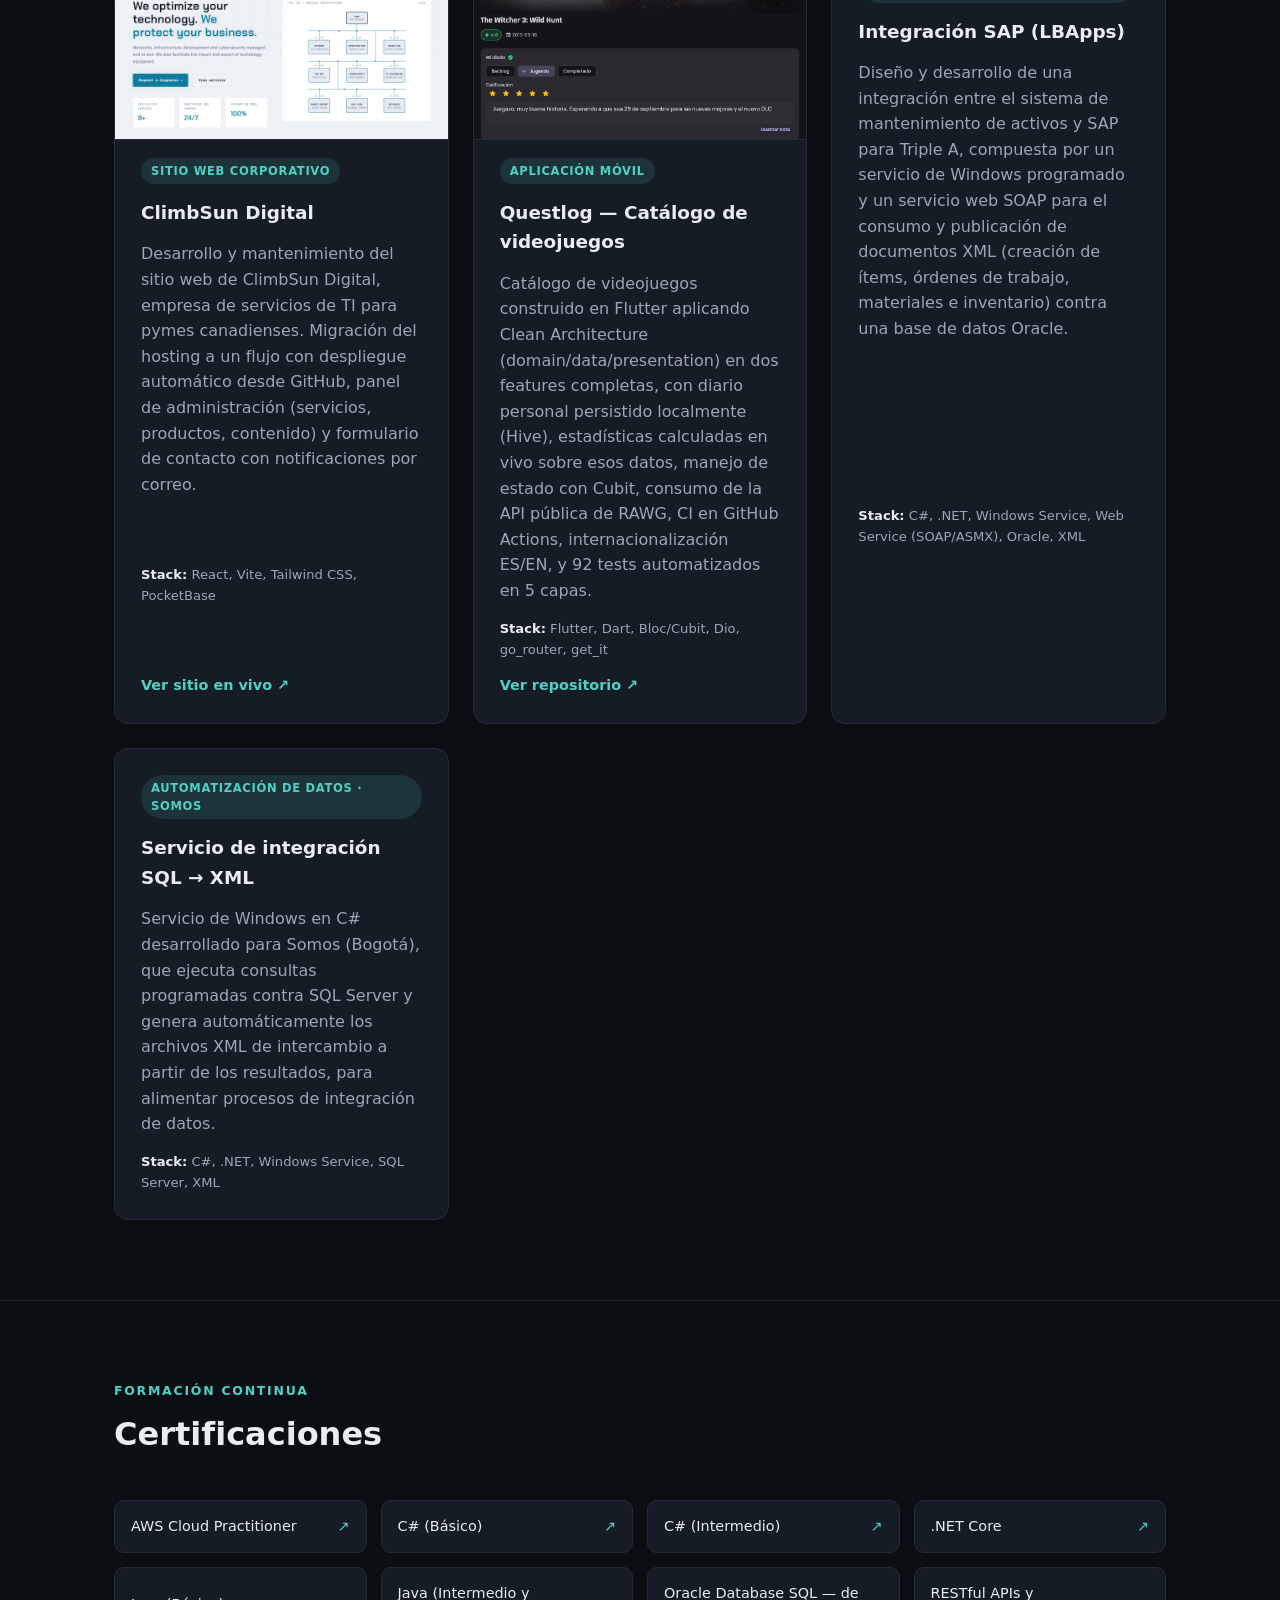
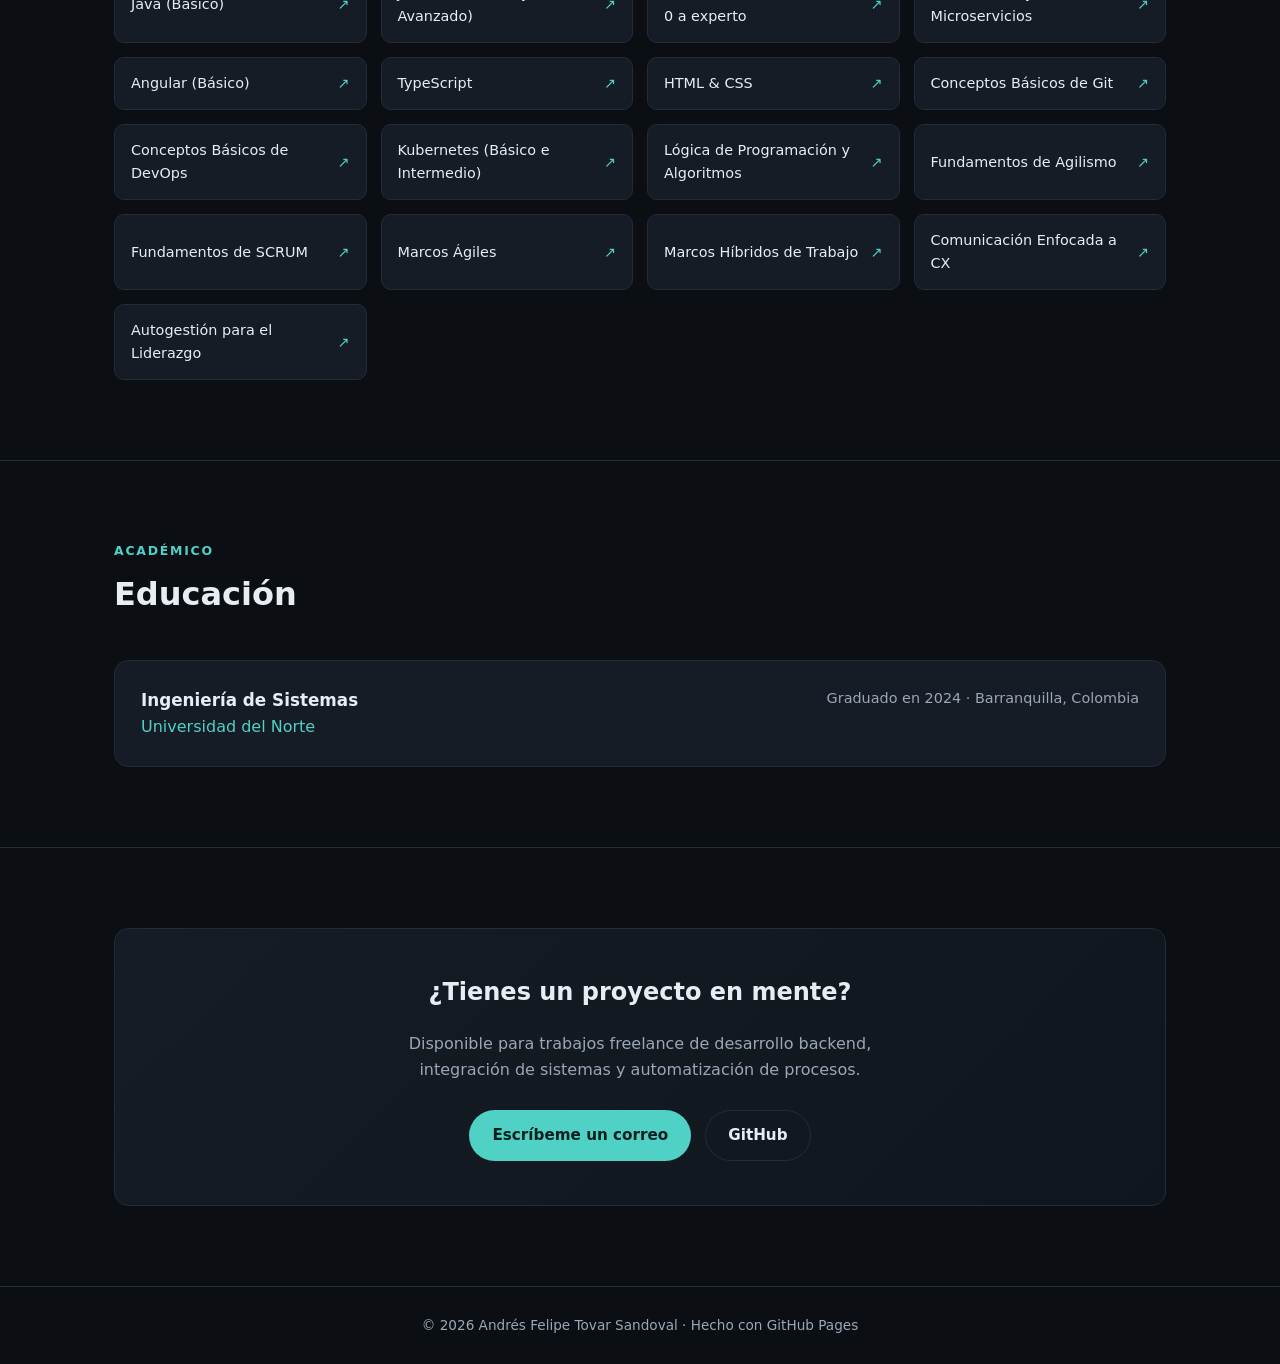
==== commit aa766e53: "Add Entity Framework, Angular, and software design practices to skills Cosistemas experience actuall" ====
--- a/index.html
+++ b/index.html
@@ -137,6 +137,7 @@
           <div class="tag-row">
             <span class="tag">Oracle PL/SQL</span>
             <span class="tag">SQL Server T-SQL</span>
+            <span class="tag">Entity Framework</span>
             <span class="tag" data-i18n="skills.designOptimization">Diseño & optimización</span>
             <span class="tag" data-i18n="skills.backupRecovery">Respaldo & recuperación</span>
           </div>
@@ -162,6 +163,18 @@
             <span class="tag">IIS</span>
             <span class="tag">SAP Integration Tools</span>
             <span class="tag">Flutter</span>
+            <span class="tag">Angular</span>
+          </div>
+        </div>
+        <div class="skill-card">
+          <h3 data-i18n="skills.softwareDesignTitle">Diseño de software</h3>
+          <div class="tag-row">
+            <span class="tag">SOLID</span>
+            <span class="tag" data-i18n="skills.designPatterns">Patrones de diseño</span>
+            <span class="tag">Clean Architecture</span>
+            <span class="tag">CQRS</span>
+            <span class="tag" data-i18n="skills.unitTesting">Pruebas unitarias</span>
+            <span class="tag" data-i18n="skills.codeReview">Revisión de código</span>
           </div>
         </div>
         <div class="skill-card">
@@ -192,6 +205,7 @@
           <li data-i18n-html="experience.bullet2"><strong>Administración de bases de datos:</strong> gestión de bases Oracle y SQL Server, creación y optimización de esquemas, procedimientos almacenados, triggers y jobs automatizados. Resultado: mejora del rendimiento de consultas en un 70%.</li>
           <li data-i18n-html="experience.bullet3"><strong>Desarrollo de servicios web:</strong> servicios SOAP y REST en C# para comunicación entre sistemas internos y externos, aumentando la interoperabilidad y automatización de procesos.</li>
           <li data-i18n-html="experience.bullet4"><strong>Soporte funcional y técnico:</strong> soporte a usuarios y áreas operativas en mantenimiento de activos, inventarios, compras y personal, garantizando la continuidad del negocio.</li>
+          <li data-i18n-html="experience.bullet5"><strong>Diseño de software y calidad:</strong> aplicación de principios SOLID y Clean Architecture/CQRS en nuevos desarrollos con Entity Framework, con pruebas unitarias y revisión de código como parte del proceso de entrega.</li>
         </ul>
       </div>
     </div>
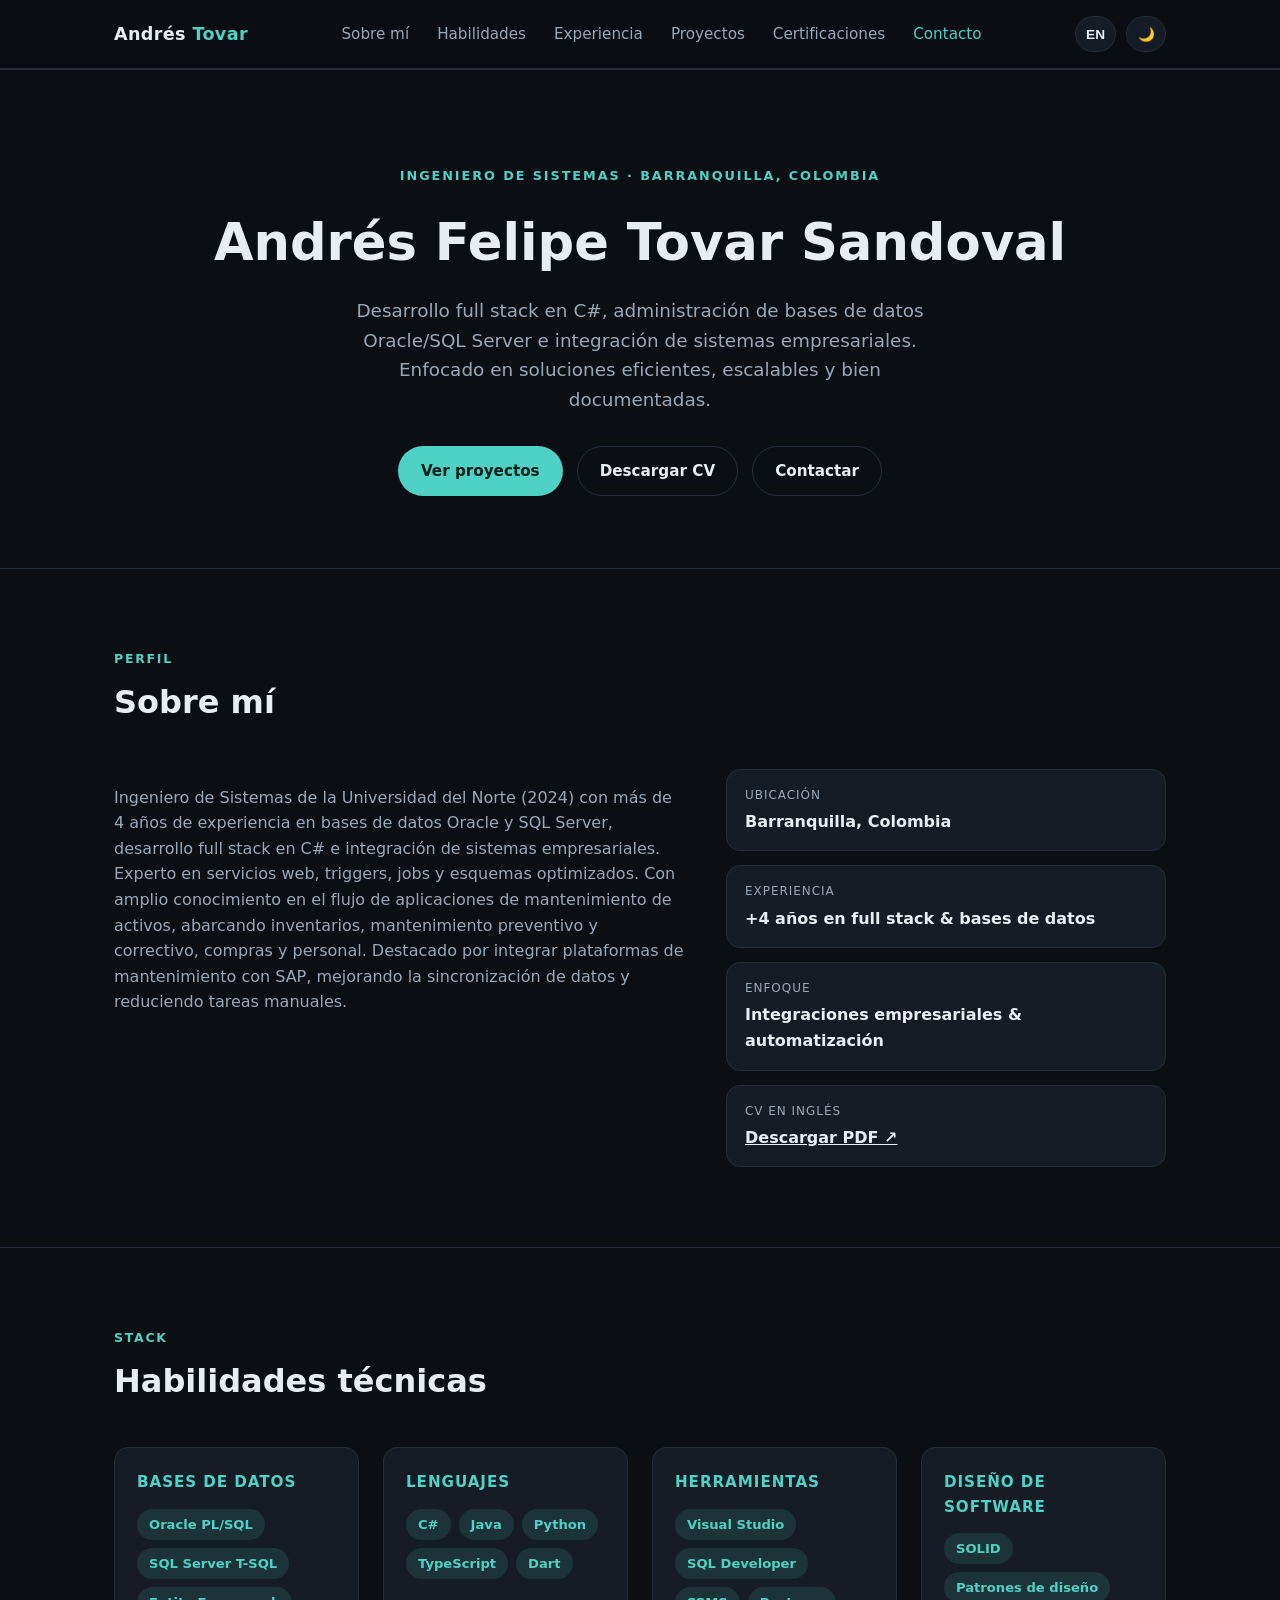
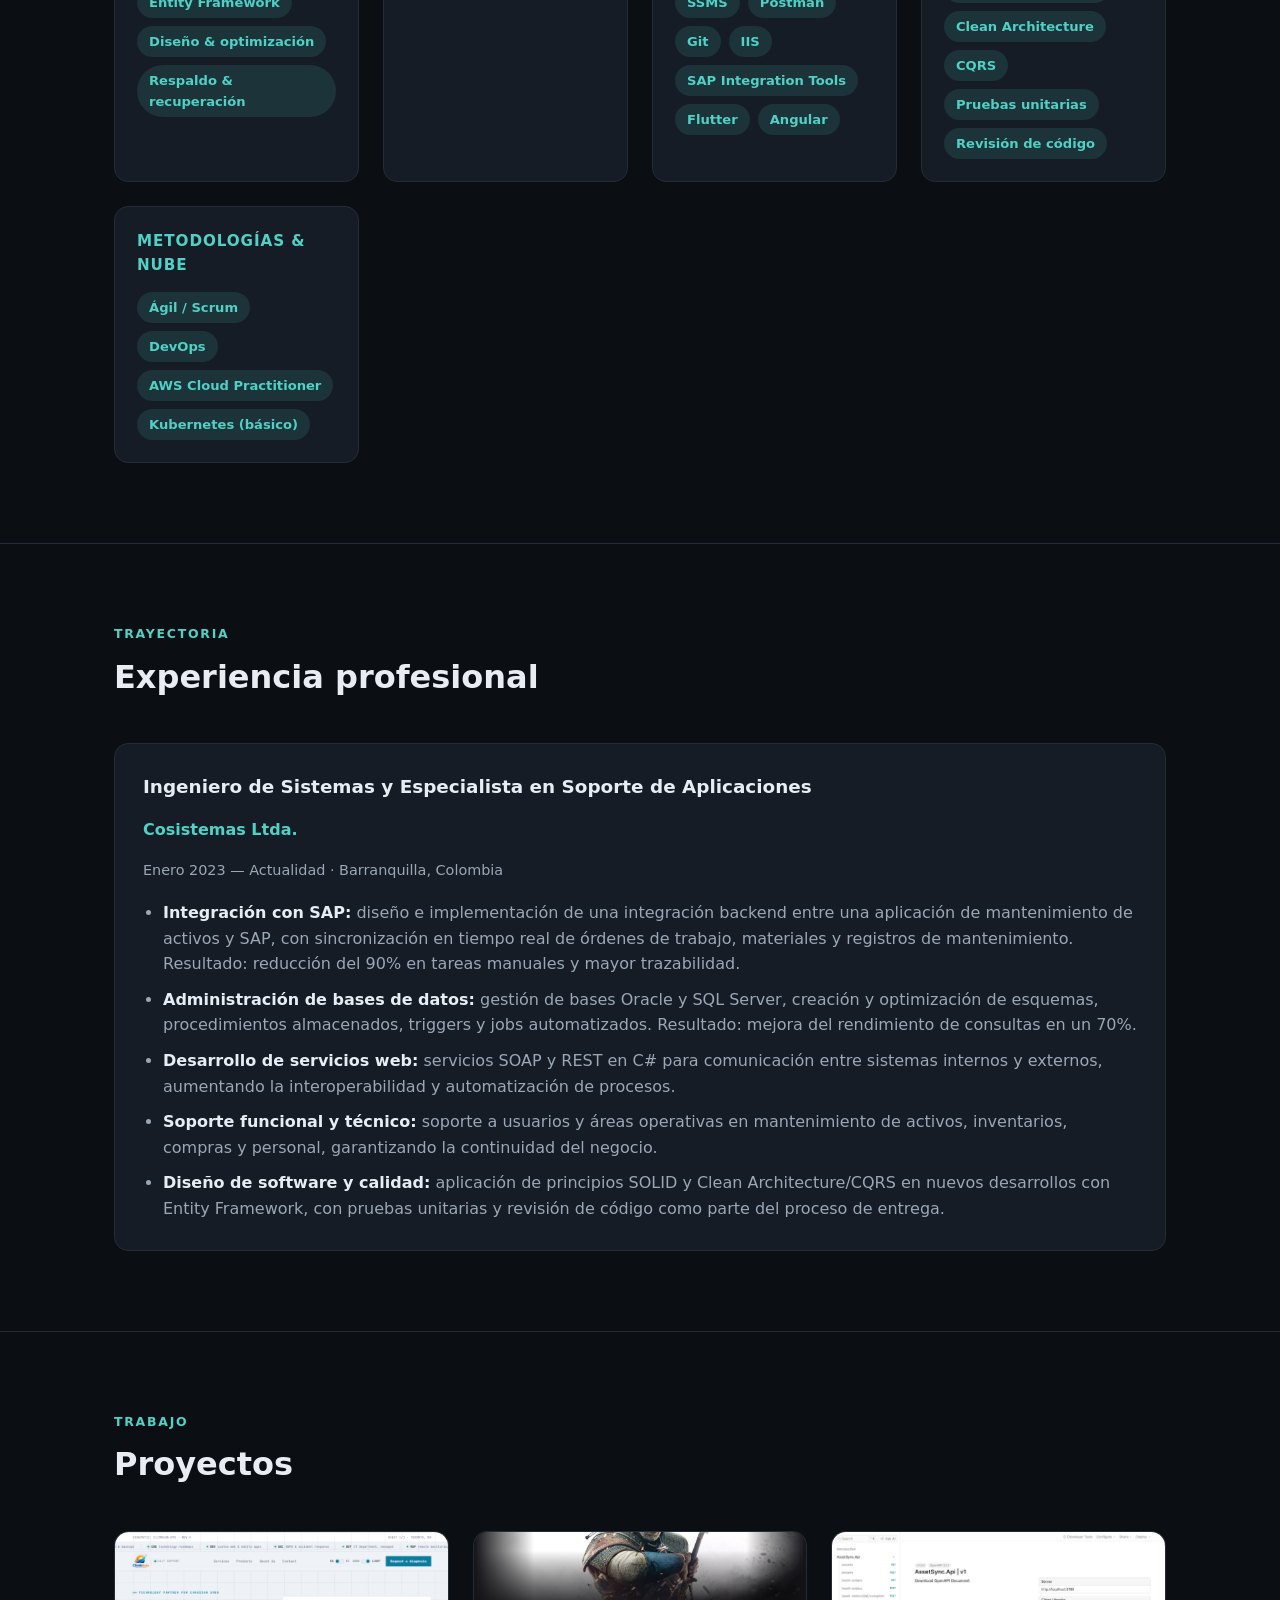
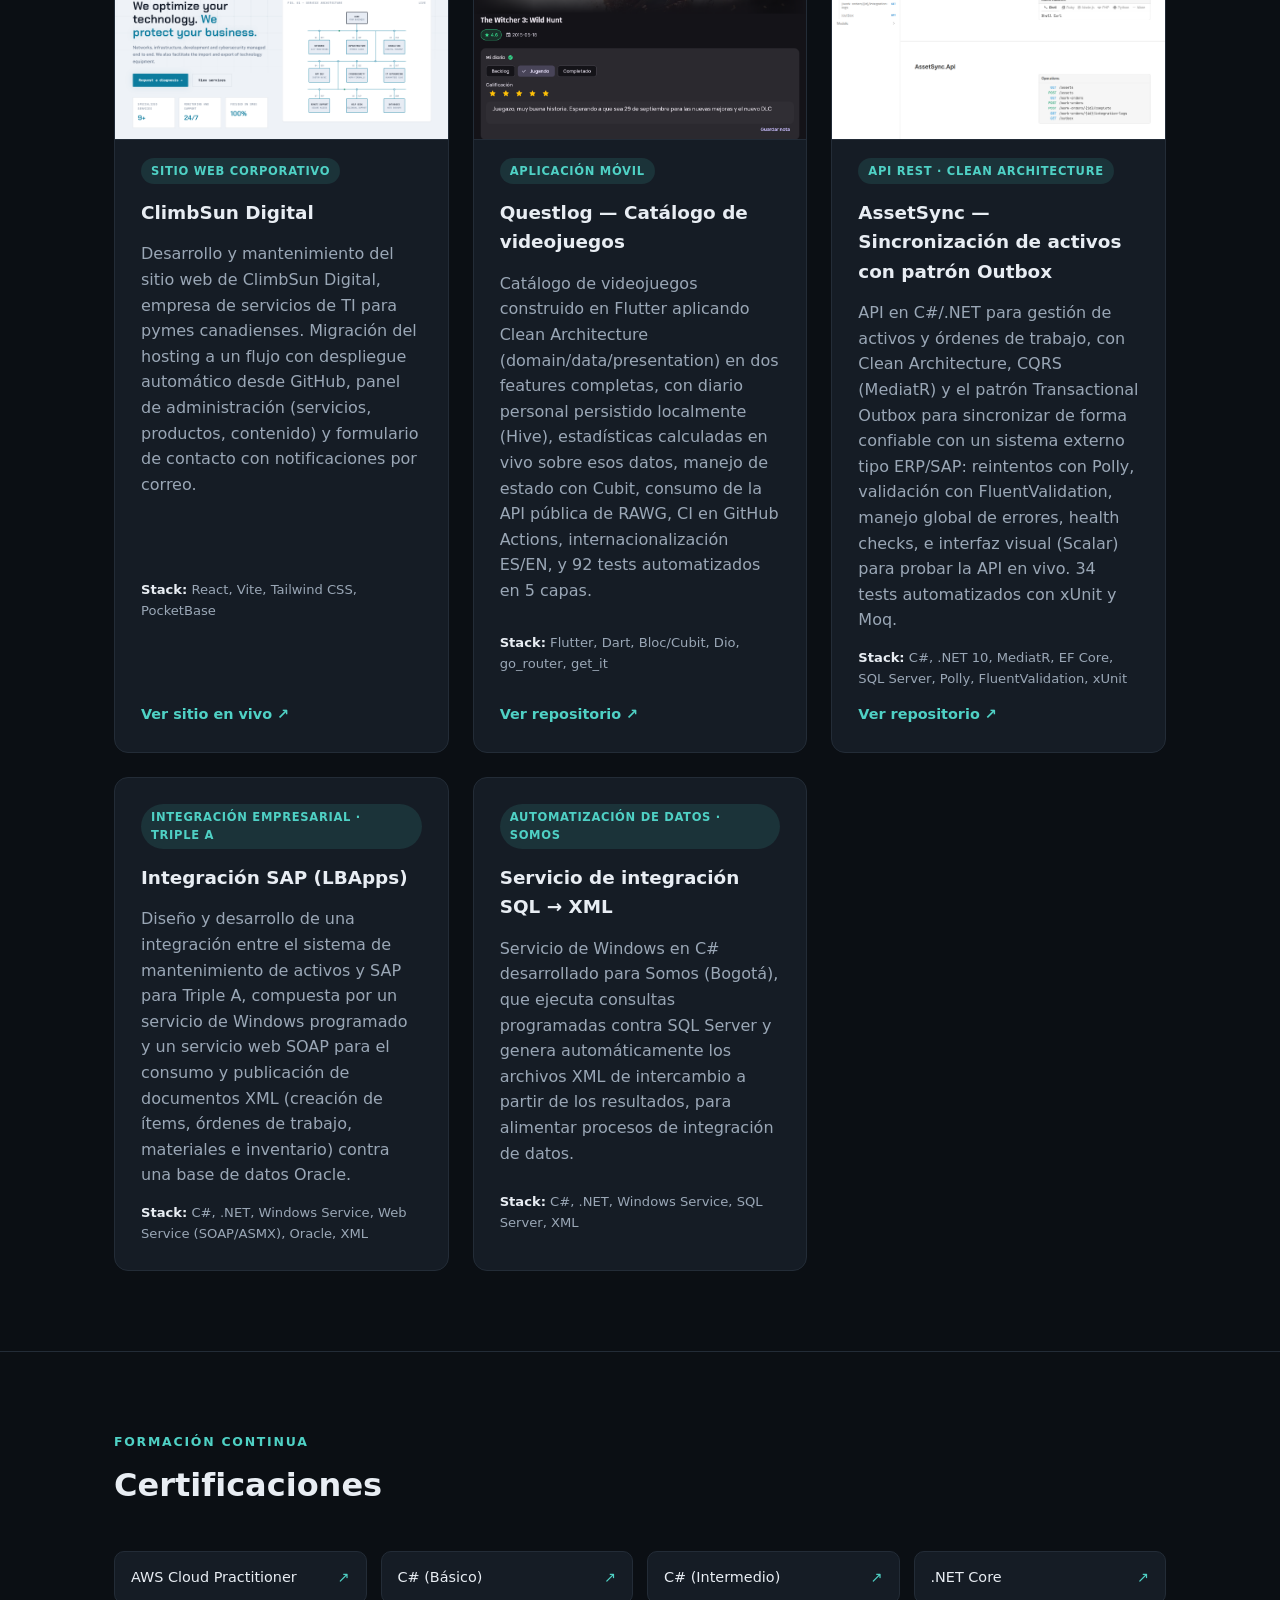
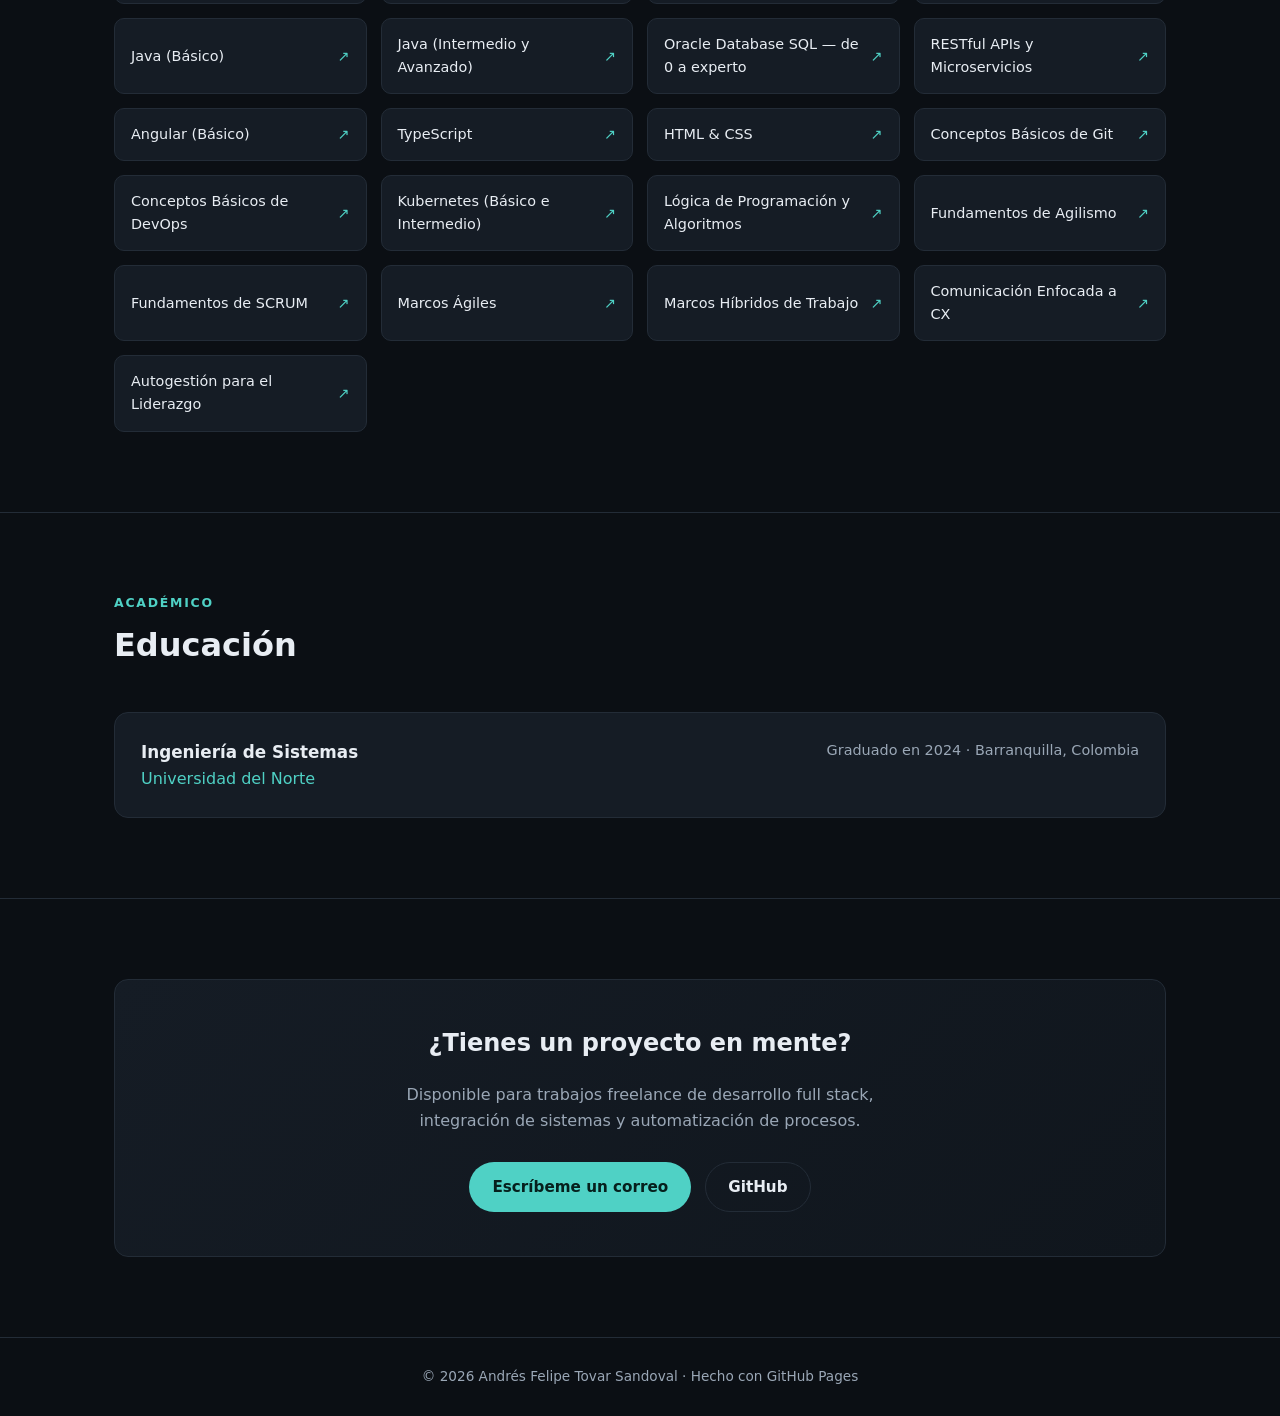
==== commit dd0914f1: "Add AssetSync project card and reposition as full stack AssetSync (Clean Architecture, CQRS, Transac" ====
--- a/index.html
+++ b/index.html
@@ -3,8 +3,8 @@
 <head>
 <meta charset="UTF-8" />
 <meta name="viewport" content="width=device-width, initial-scale=1.0" />
-<title data-i18n="meta.title">Andrés Tovar Sandoval — Ingeniero de Sistemas | Backend & Integraciones</title>
-<meta name="description" data-i18n-attr="content:meta.description" content="Portafolio de Andrés Felipe Tovar Sandoval, Ingeniero de Sistemas especializado en backend C#, bases de datos Oracle/SQL Server e integración de sistemas empresariales." />
+<title data-i18n="meta.title">Andrés Tovar Sandoval — Ingeniero de Sistemas | Full Stack & Integraciones</title>
+<meta name="description" data-i18n-attr="content:meta.description" content="Portafolio de Andrés Felipe Tovar Sandoval, Ingeniero de Sistemas especializado en desarrollo full stack, bases de datos Oracle/SQL Server e integración de sistemas empresariales." />
 <link rel="canonical" href="https://aftovar123.github.io/" />
 
 <link rel="icon" href="assets/img/favicon.svg" type="image/svg+xml" />
@@ -18,8 +18,8 @@
 <meta property="og:type" content="website" />
 <meta property="og:site_name" content="Andrés Tovar Sandoval" />
 <meta property="og:url" content="https://aftovar123.github.io/" />
-<meta property="og:title" data-i18n-attr="content:meta.title" content="Andrés Tovar Sandoval — Ingeniero de Sistemas | Backend & Integraciones" />
-<meta property="og:description" data-i18n-attr="content:meta.description" content="Portafolio de Andrés Felipe Tovar Sandoval, Ingeniero de Sistemas especializado en backend C#, bases de datos Oracle/SQL Server e integración de sistemas empresariales." />
+<meta property="og:title" data-i18n-attr="content:meta.title" content="Andrés Tovar Sandoval — Ingeniero de Sistemas | Full Stack & Integraciones" />
+<meta property="og:description" data-i18n-attr="content:meta.description" content="Portafolio de Andrés Felipe Tovar Sandoval, Ingeniero de Sistemas especializado en desarrollo full stack, bases de datos Oracle/SQL Server e integración de sistemas empresariales." />
 <meta property="og:image" content="https://aftovar123.github.io/assets/img/og-image.png" />
 <meta property="og:image:width" content="1200" />
 <meta property="og:image:height" content="630" />
@@ -27,8 +27,8 @@
 <meta property="og:locale:alternate" content="en_US" />
 
 <meta name="twitter:card" content="summary_large_image" />
-<meta name="twitter:title" data-i18n-attr="content:meta.title" content="Andrés Tovar Sandoval — Ingeniero de Sistemas | Backend & Integraciones" />
-<meta name="twitter:description" data-i18n-attr="content:meta.description" content="Portafolio de Andrés Felipe Tovar Sandoval, Ingeniero de Sistemas especializado en backend C#, bases de datos Oracle/SQL Server e integración de sistemas empresariales." />
+<meta name="twitter:title" data-i18n-attr="content:meta.title" content="Andrés Tovar Sandoval — Ingeniero de Sistemas | Full Stack & Integraciones" />
+<meta name="twitter:description" data-i18n-attr="content:meta.description" content="Portafolio de Andrés Felipe Tovar Sandoval, Ingeniero de Sistemas especializado en desarrollo full stack, bases de datos Oracle/SQL Server e integración de sistemas empresariales." />
 <meta name="twitter:image" content="https://aftovar123.github.io/assets/img/og-image.png" />
 
 <script type="application/ld+json">
@@ -91,7 +91,7 @@
     <div class="container">
       <div class="hero-eyebrow" data-i18n="hero.eyebrow">Ingeniero de Sistemas · Barranquilla, Colombia</div>
       <h1>Andrés Felipe Tovar Sandoval</h1>
-      <p class="tagline" data-i18n="hero.tagline">Desarrollo backend en C#, administración de bases de datos Oracle/SQL Server e integración de sistemas empresariales. Enfocado en soluciones eficientes, escalables y bien documentadas.</p>
+      <p class="tagline" data-i18n="hero.tagline">Desarrollo full stack en C#, administración de bases de datos Oracle/SQL Server e integración de sistemas empresariales. Enfocado en soluciones eficientes, escalables y bien documentadas.</p>
       <div class="btn-row">
         <a href="#projects" class="btn btn-primary" data-i18n="hero.btnProjects">Ver proyectos</a>
         <a href="assets/cv/Andres_Tovar_CV_ES.pdf" class="btn btn-secondary" id="cvBtn" target="_blank" rel="noopener" data-i18n="hero.btnCv">Descargar CV</a>
@@ -109,7 +109,7 @@
       <div class="about-grid">
         <p data-i18n="about.body">
           Ingeniero de Sistemas de la Universidad del Norte (2024) con más de 4 años de experiencia en bases de datos
-          Oracle y SQL Server, desarrollo backend en C# e integración de sistemas empresariales. Experto en servicios
+          Oracle y SQL Server, desarrollo full stack en C# e integración de sistemas empresariales. Experto en servicios
           web, triggers, jobs y esquemas optimizados. Con amplio conocimiento en el flujo de aplicaciones de
           mantenimiento de activos, abarcando inventarios, mantenimiento preventivo y correctivo, compras y personal.
           Destacado por integrar plataformas de mantenimiento con SAP, mejorando la sincronización de datos y
@@ -117,7 +117,7 @@
         </p>
         <div class="facts">
           <div class="fact"><div class="label" data-i18n="about.factLocationLabel">Ubicación</div><div class="value">Barranquilla, Colombia</div></div>
-          <div class="fact"><div class="label" data-i18n="about.factExperienceLabel">Experiencia</div><div class="value" data-i18n="about.factExperienceValue">+4 años en backend & bases de datos</div></div>
+          <div class="fact"><div class="label" data-i18n="about.factExperienceLabel">Experiencia</div><div class="value" data-i18n="about.factExperienceValue">+4 años en full stack & bases de datos</div></div>
           <div class="fact"><div class="label" data-i18n="about.factFocusLabel">Enfoque</div><div class="value" data-i18n="about.factFocusValue">Integraciones empresariales & automatización</div></div>
           <div class="fact"><div class="label" data-i18n="about.factCvLabel">CV en inglés</div><div class="value"><a href="assets/cv/Andres_Tovar_CV_EN.pdf" id="altCvLink" target="_blank" rel="noopener" data-i18n="about.factCvLink">Descargar PDF ↗</a></div></div>
         </div>
@@ -233,6 +233,14 @@
           <p data-i18n="projects.p4Desc">Catálogo de videojuegos construido en Flutter aplicando Clean Architecture (domain/data/presentation) en dos features completas, con diario personal persistido localmente (Hive), estadísticas calculadas en vivo sobre esos datos, manejo de estado con Cubit, consumo de la API pública de RAWG, CI en GitHub Actions, internacionalización ES/EN, y 92 tests automatizados en 5 capas.</p>
           <p class="stack"><strong>Stack:</strong> Flutter, Dart, Bloc/Cubit, Dio, go_router, get_it</p>
           <a class="link" href="https://github.com/aftovar123/questlog" target="_blank" rel="noopener" data-i18n="projects.viewRepo">Ver repositorio ↗</a>
+        </div>
+        <div class="project-card">
+          <img class="thumb" src="assets/img/assetsync-preview.png" alt="Interfaz visual Scalar mostrando los endpoints de la API AssetSync" width="1400" height="1000" loading="lazy" />
+          <span class="badge" data-i18n="projects.p5Badge">API REST · Clean Architecture</span>
+          <h3 data-i18n="projects.p5Title">AssetSync — Sincronización de activos con patrón Outbox</h3>
+          <p data-i18n="projects.p5Desc">API en C#/.NET para gestión de activos y órdenes de trabajo, con Clean Architecture, CQRS (MediatR) y el patrón Transactional Outbox para sincronizar de forma confiable con un sistema externo tipo ERP/SAP: reintentos con Polly, validación con FluentValidation, manejo global de errores, health checks, e interfaz visual (Scalar) para probar la API en vivo. 34 tests automatizados con xUnit y Moq.</p>
+          <p class="stack"><strong>Stack:</strong> C#, .NET 10, MediatR, EF Core, SQL Server, Polly, FluentValidation, xUnit</p>
+          <a class="link" href="https://github.com/aftovar123/AssetSync" target="_blank" rel="noopener" data-i18n="projects.viewRepo">Ver repositorio ↗</a>
         </div>
         <div class="project-card">
           <span class="badge" data-i18n="projects.p2Badge">Integración empresarial · Triple A</span>
@@ -307,7 +315,7 @@
     <div class="container">
       <div class="contact-box">
         <h2 data-i18n="contact.heading">¿Tienes un proyecto en mente?</h2>
-        <p data-i18n="contact.body">Disponible para trabajos freelance de desarrollo backend, integración de sistemas y automatización de procesos.</p>
+        <p data-i18n="contact.body">Disponible para trabajos freelance de desarrollo full stack, integración de sistemas y automatización de procesos.</p>
         <div class="btn-row">
           <a class="btn btn-primary" id="emailBtn" href="#contact" data-i18n="contact.btnEmail">Escríbeme un correo</a>
           <a class="btn btn-secondary" href="https://github.com/aftovar123" target="_blank" rel="noopener">GitHub</a>
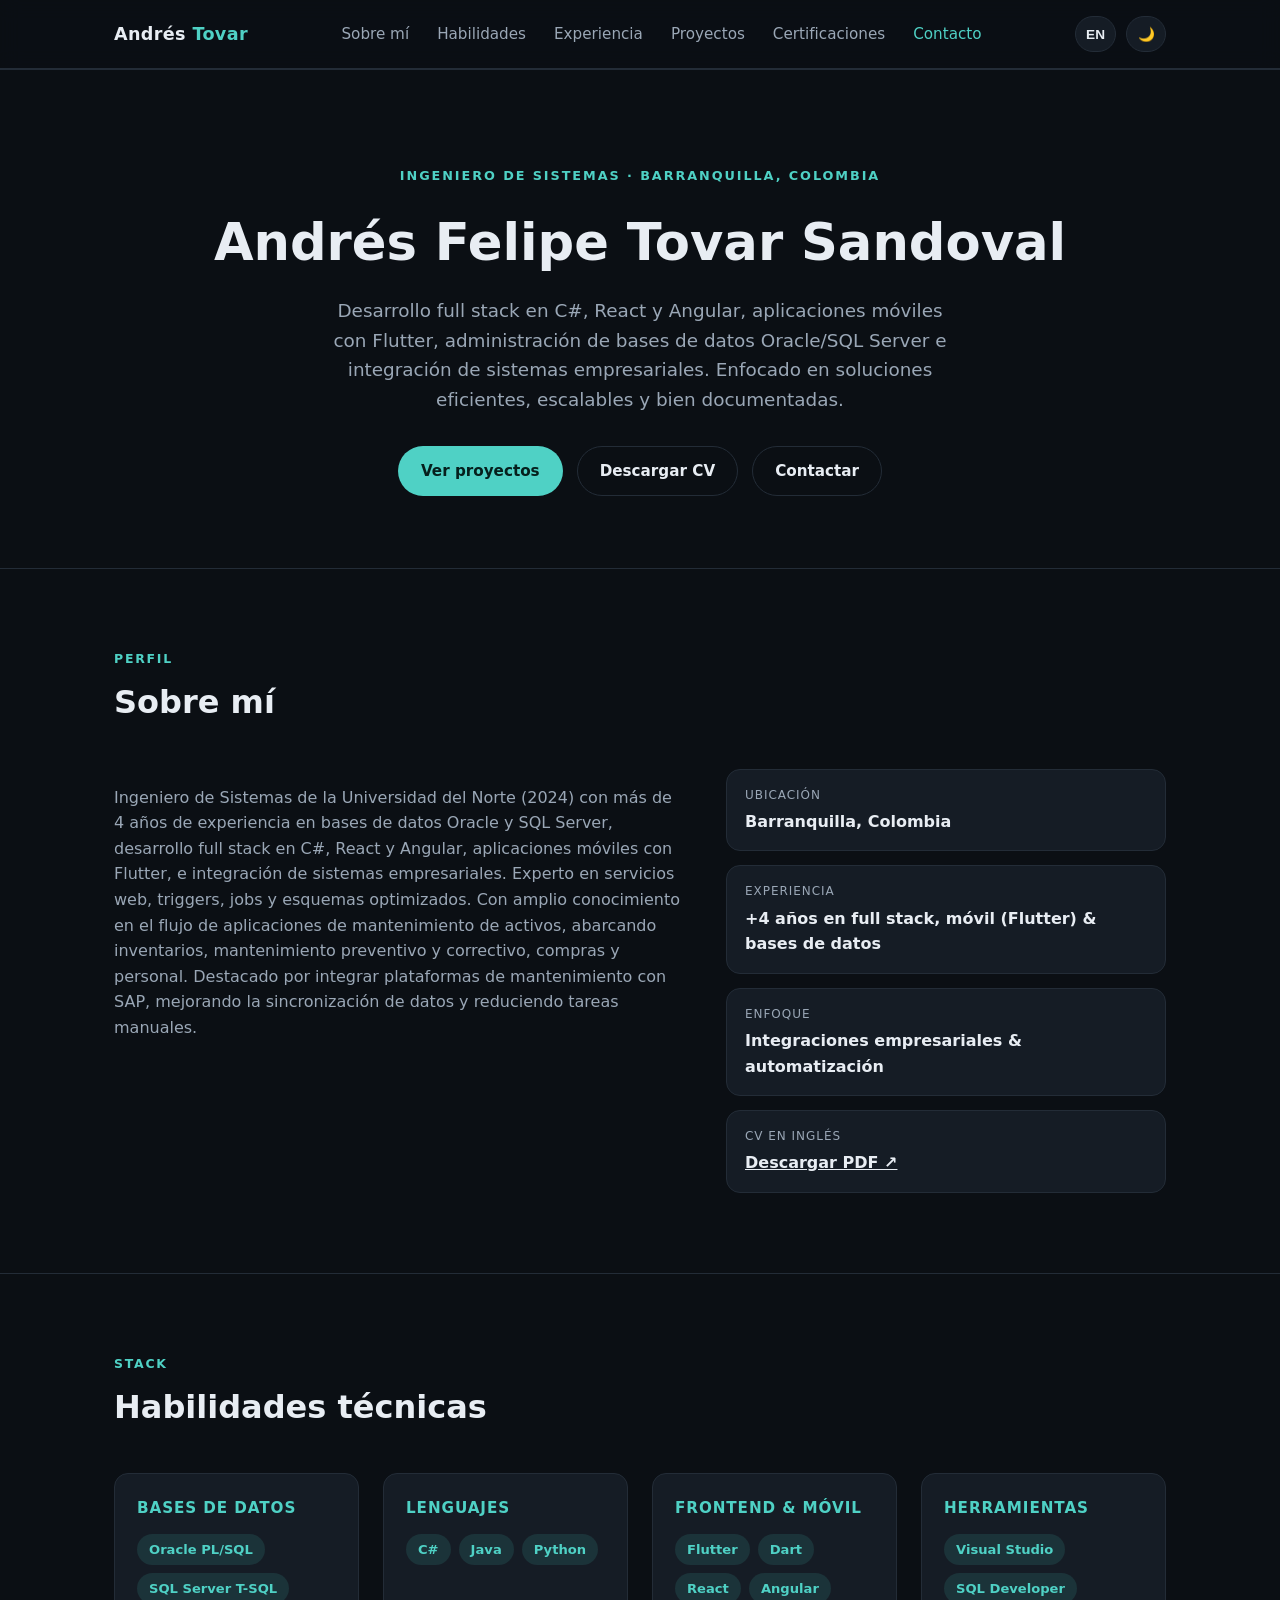
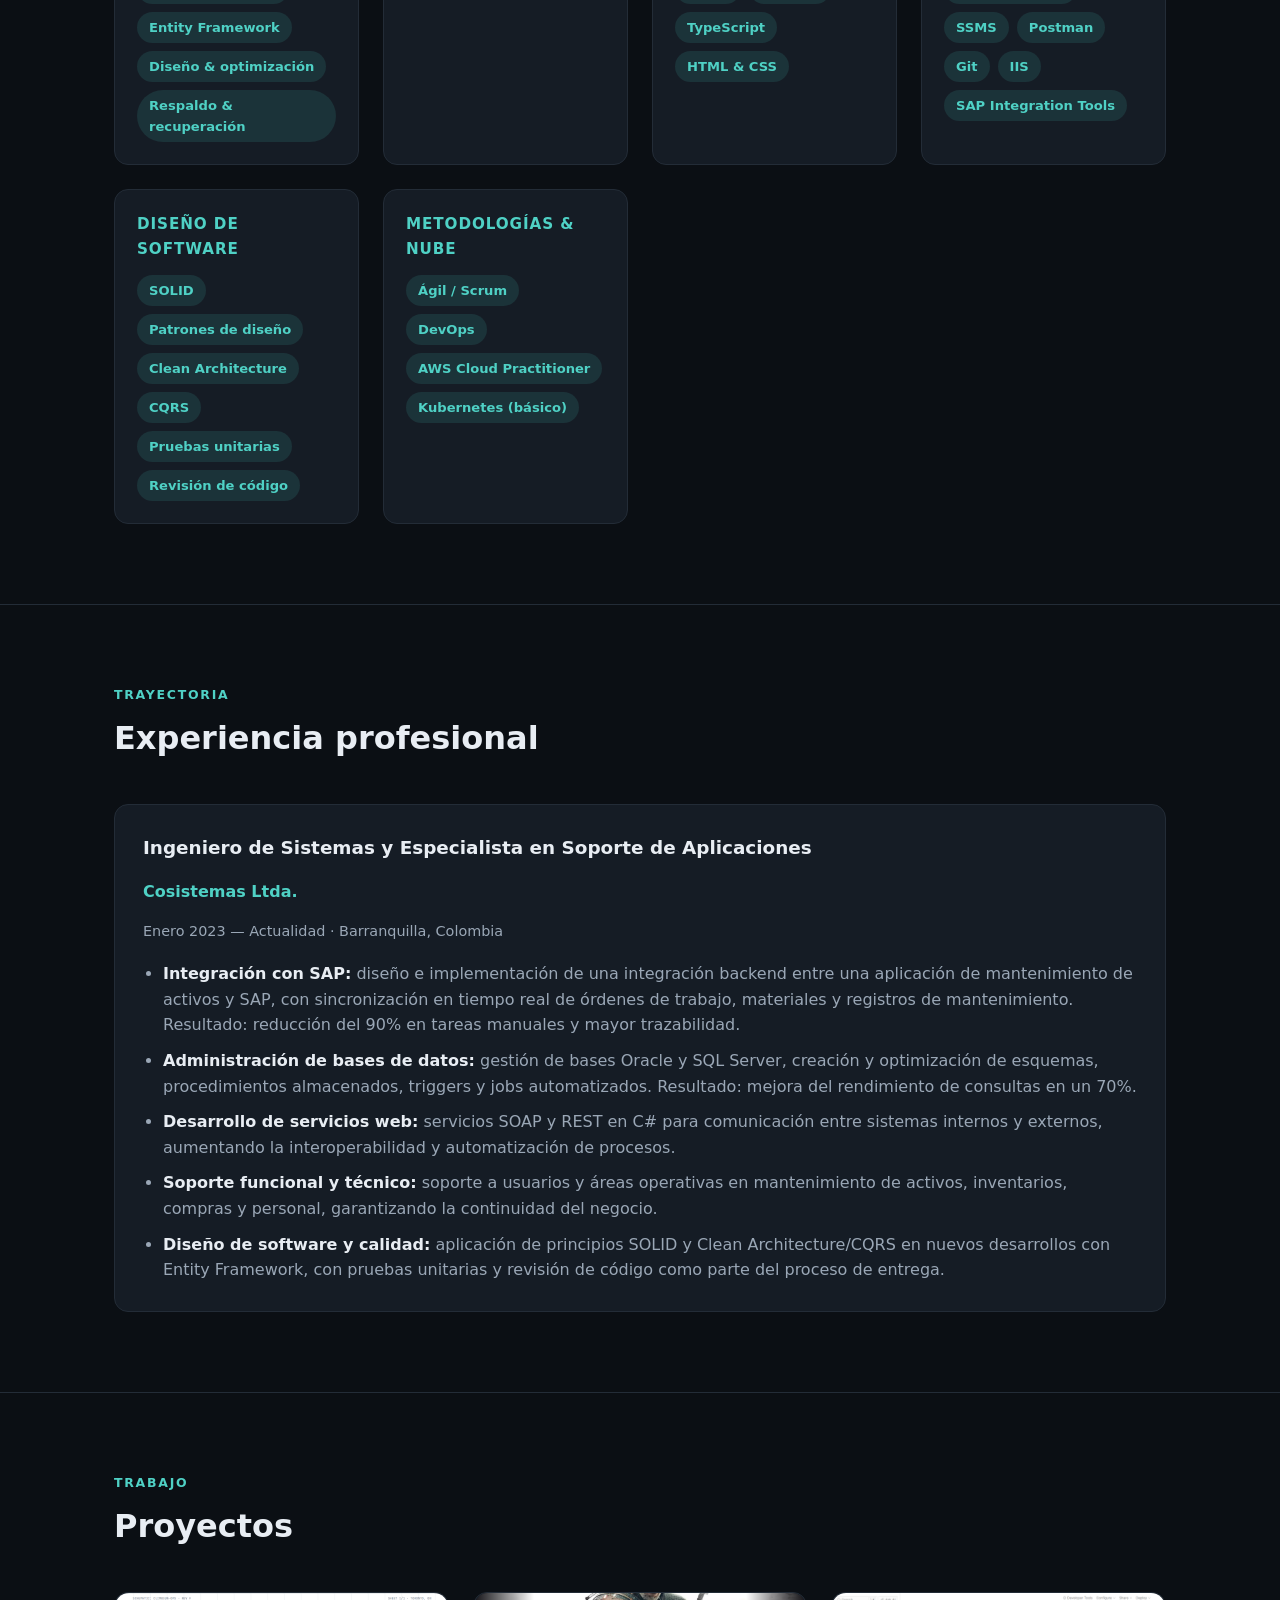
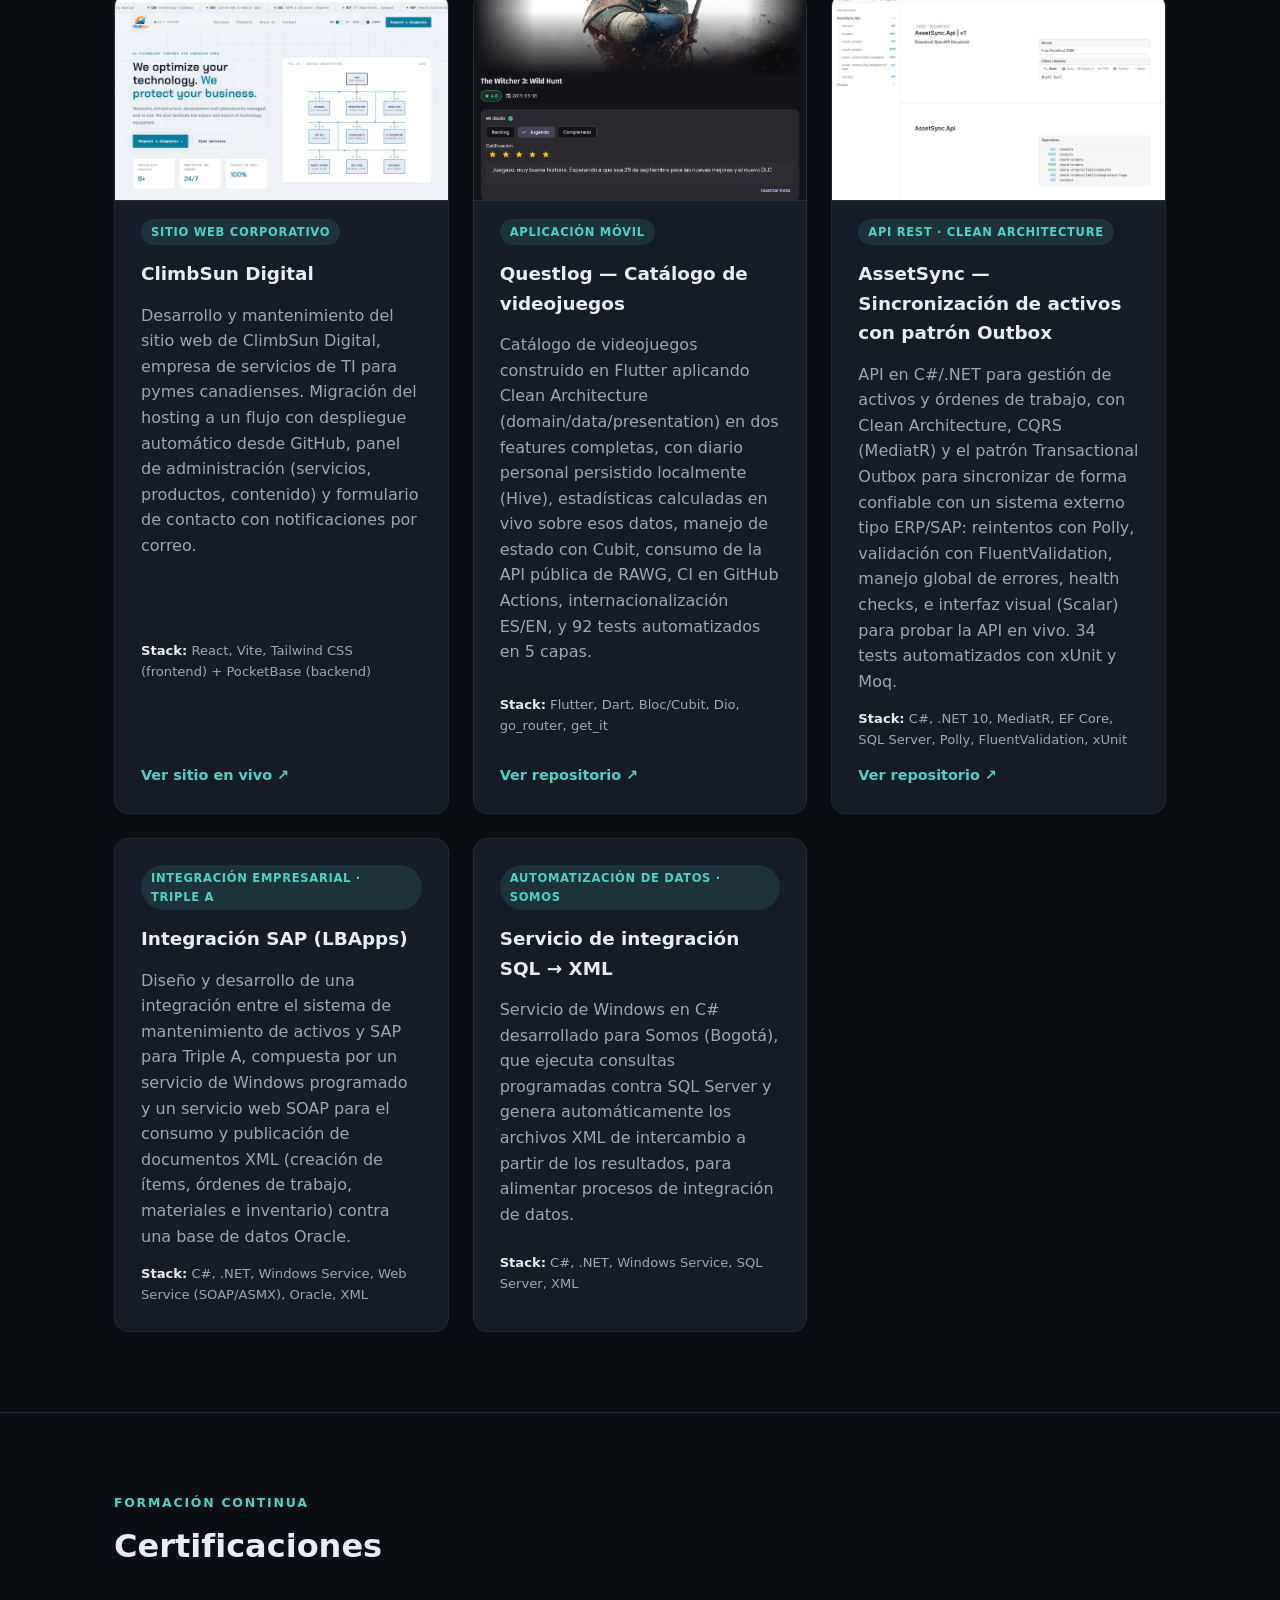
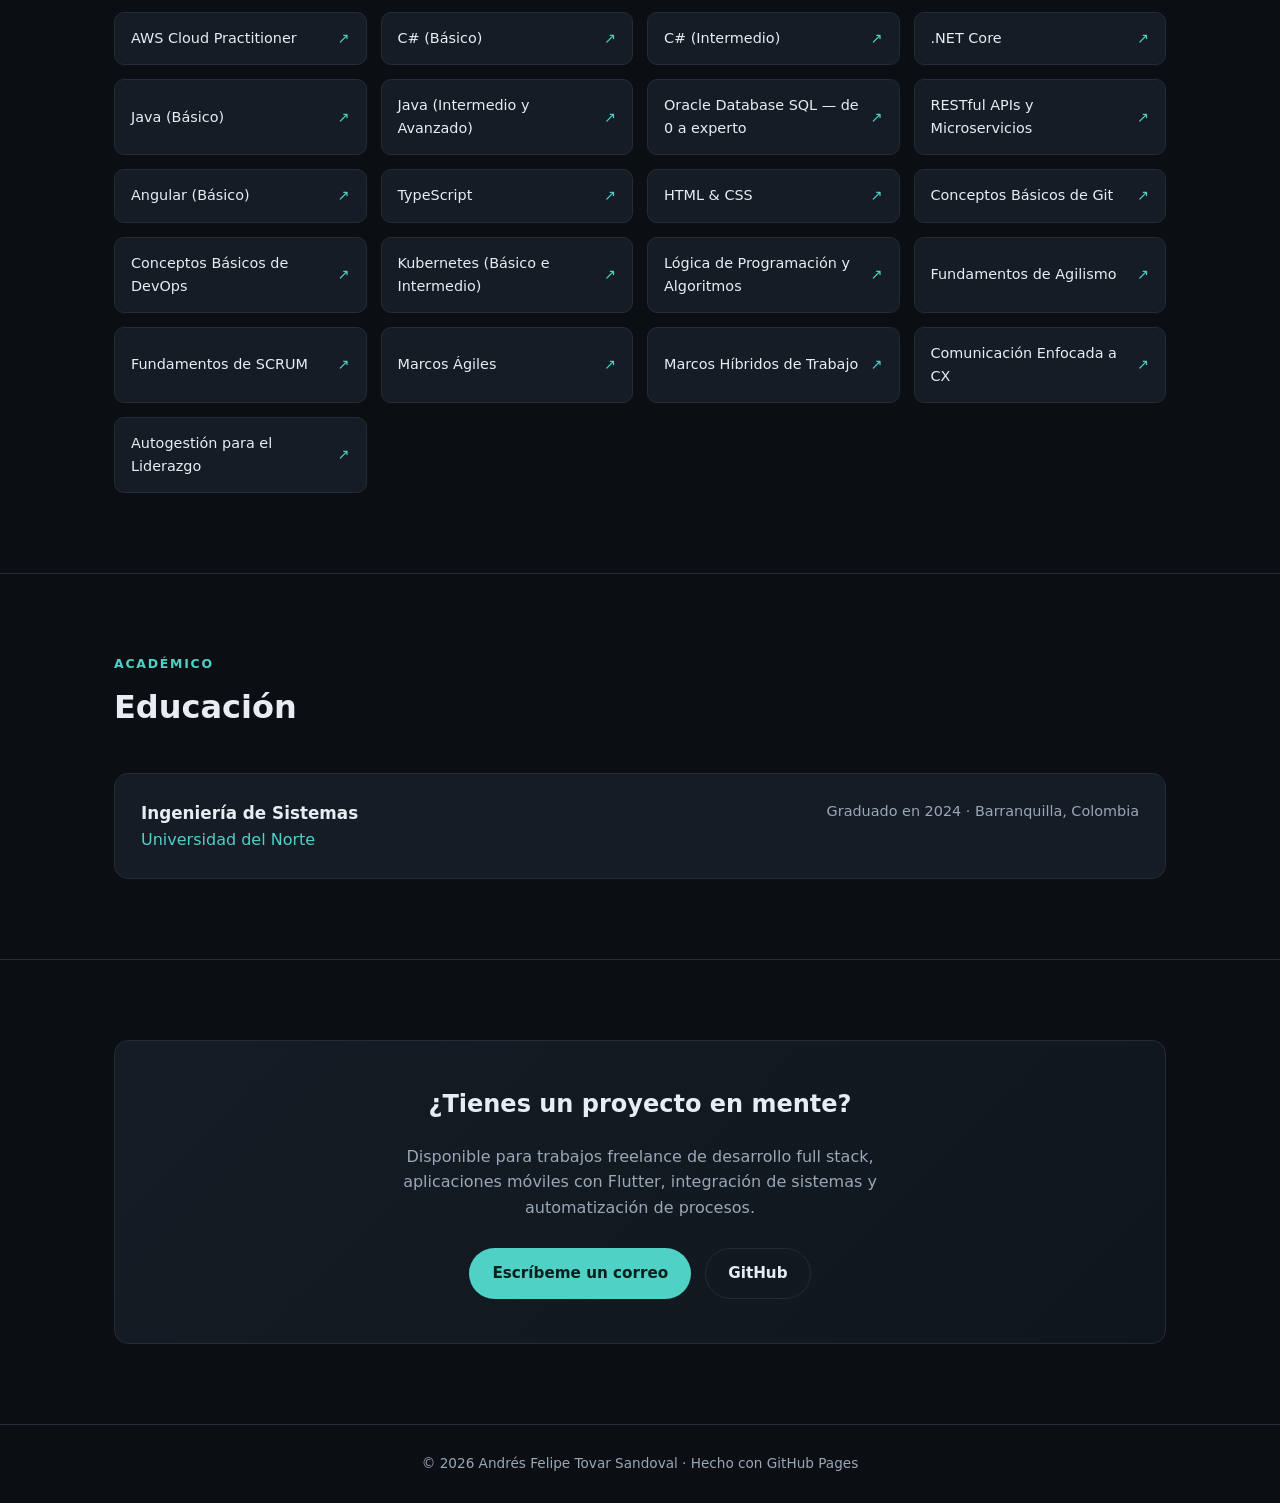
==== commit 511b8184: "Give Flutter/mobile and frontend skills their own visibility Split "Frontend & Móvil" out of the gen" ====
--- a/index.html
+++ b/index.html
@@ -4,7 +4,7 @@
 <meta charset="UTF-8" />
 <meta name="viewport" content="width=device-width, initial-scale=1.0" />
 <title data-i18n="meta.title">Andrés Tovar Sandoval — Ingeniero de Sistemas | Full Stack & Integraciones</title>
-<meta name="description" data-i18n-attr="content:meta.description" content="Portafolio de Andrés Felipe Tovar Sandoval, Ingeniero de Sistemas especializado en desarrollo full stack, bases de datos Oracle/SQL Server e integración de sistemas empresariales." />
+<meta name="description" data-i18n-attr="content:meta.description" content="Portafolio de Andrés Felipe Tovar Sandoval, Ingeniero de Sistemas especializado en desarrollo full stack, aplicaciones móviles con Flutter, bases de datos Oracle/SQL Server e integración de sistemas empresariales." />
 <link rel="canonical" href="https://aftovar123.github.io/" />
 
 <link rel="icon" href="assets/img/favicon.svg" type="image/svg+xml" />
@@ -19,7 +19,7 @@
 <meta property="og:site_name" content="Andrés Tovar Sandoval" />
 <meta property="og:url" content="https://aftovar123.github.io/" />
 <meta property="og:title" data-i18n-attr="content:meta.title" content="Andrés Tovar Sandoval — Ingeniero de Sistemas | Full Stack & Integraciones" />
-<meta property="og:description" data-i18n-attr="content:meta.description" content="Portafolio de Andrés Felipe Tovar Sandoval, Ingeniero de Sistemas especializado en desarrollo full stack, bases de datos Oracle/SQL Server e integración de sistemas empresariales." />
+<meta property="og:description" data-i18n-attr="content:meta.description" content="Portafolio de Andrés Felipe Tovar Sandoval, Ingeniero de Sistemas especializado en desarrollo full stack, aplicaciones móviles con Flutter, bases de datos Oracle/SQL Server e integración de sistemas empresariales." />
 <meta property="og:image" content="https://aftovar123.github.io/assets/img/og-image.png" />
 <meta property="og:image:width" content="1200" />
 <meta property="og:image:height" content="630" />
@@ -28,7 +28,7 @@
 
 <meta name="twitter:card" content="summary_large_image" />
 <meta name="twitter:title" data-i18n-attr="content:meta.title" content="Andrés Tovar Sandoval — Ingeniero de Sistemas | Full Stack & Integraciones" />
-<meta name="twitter:description" data-i18n-attr="content:meta.description" content="Portafolio de Andrés Felipe Tovar Sandoval, Ingeniero de Sistemas especializado en desarrollo full stack, bases de datos Oracle/SQL Server e integración de sistemas empresariales." />
+<meta name="twitter:description" data-i18n-attr="content:meta.description" content="Portafolio de Andrés Felipe Tovar Sandoval, Ingeniero de Sistemas especializado en desarrollo full stack, aplicaciones móviles con Flutter, bases de datos Oracle/SQL Server e integración de sistemas empresariales." />
 <meta name="twitter:image" content="https://aftovar123.github.io/assets/img/og-image.png" />
 
 <script type="application/ld+json">
@@ -91,7 +91,7 @@
     <div class="container">
       <div class="hero-eyebrow" data-i18n="hero.eyebrow">Ingeniero de Sistemas · Barranquilla, Colombia</div>
       <h1>Andrés Felipe Tovar Sandoval</h1>
-      <p class="tagline" data-i18n="hero.tagline">Desarrollo full stack en C#, administración de bases de datos Oracle/SQL Server e integración de sistemas empresariales. Enfocado en soluciones eficientes, escalables y bien documentadas.</p>
+      <p class="tagline" data-i18n="hero.tagline">Desarrollo full stack en C#, React y Angular, aplicaciones móviles con Flutter, administración de bases de datos Oracle/SQL Server e integración de sistemas empresariales. Enfocado en soluciones eficientes, escalables y bien documentadas.</p>
       <div class="btn-row">
         <a href="#projects" class="btn btn-primary" data-i18n="hero.btnProjects">Ver proyectos</a>
         <a href="assets/cv/Andres_Tovar_CV_ES.pdf" class="btn btn-secondary" id="cvBtn" target="_blank" rel="noopener" data-i18n="hero.btnCv">Descargar CV</a>
@@ -109,7 +109,7 @@
       <div class="about-grid">
         <p data-i18n="about.body">
           Ingeniero de Sistemas de la Universidad del Norte (2024) con más de 4 años de experiencia en bases de datos
-          Oracle y SQL Server, desarrollo full stack en C# e integración de sistemas empresariales. Experto en servicios
+          Oracle y SQL Server, desarrollo full stack en C#, React y Angular, aplicaciones móviles con Flutter, e integración de sistemas empresariales. Experto en servicios
           web, triggers, jobs y esquemas optimizados. Con amplio conocimiento en el flujo de aplicaciones de
           mantenimiento de activos, abarcando inventarios, mantenimiento preventivo y correctivo, compras y personal.
           Destacado por integrar plataformas de mantenimiento con SAP, mejorando la sincronización de datos y
@@ -117,7 +117,7 @@
         </p>
         <div class="facts">
           <div class="fact"><div class="label" data-i18n="about.factLocationLabel">Ubicación</div><div class="value">Barranquilla, Colombia</div></div>
-          <div class="fact"><div class="label" data-i18n="about.factExperienceLabel">Experiencia</div><div class="value" data-i18n="about.factExperienceValue">+4 años en full stack & bases de datos</div></div>
+          <div class="fact"><div class="label" data-i18n="about.factExperienceLabel">Experiencia</div><div class="value" data-i18n="about.factExperienceValue">+4 años en full stack, móvil (Flutter) & bases de datos</div></div>
           <div class="fact"><div class="label" data-i18n="about.factFocusLabel">Enfoque</div><div class="value" data-i18n="about.factFocusValue">Integraciones empresariales & automatización</div></div>
           <div class="fact"><div class="label" data-i18n="about.factCvLabel">CV en inglés</div><div class="value"><a href="assets/cv/Andres_Tovar_CV_EN.pdf" id="altCvLink" target="_blank" rel="noopener" data-i18n="about.factCvLink">Descargar PDF ↗</a></div></div>
         </div>
@@ -148,8 +148,17 @@
             <span class="tag">C#</span>
             <span class="tag">Java</span>
             <span class="tag">Python</span>
+          </div>
+        </div>
+        <div class="skill-card">
+          <h3 data-i18n="skills.frontendMobileTitle">Frontend & Móvil</h3>
+          <div class="tag-row">
+            <span class="tag">Flutter</span>
+            <span class="tag">Dart</span>
+            <span class="tag">React</span>
+            <span class="tag">Angular</span>
             <span class="tag">TypeScript</span>
-            <span class="tag">Dart</span>
+            <span class="tag">HTML & CSS</span>
           </div>
         </div>
         <div class="skill-card">
@@ -162,8 +171,6 @@
             <span class="tag">Git</span>
             <span class="tag">IIS</span>
             <span class="tag">SAP Integration Tools</span>
-            <span class="tag">Flutter</span>
-            <span class="tag">Angular</span>
           </div>
         </div>
         <div class="skill-card">
@@ -223,7 +230,7 @@
           <span class="badge" data-i18n="projects.p1Badge">Sitio web corporativo</span>
           <h3>ClimbSun Digital</h3>
           <p data-i18n="projects.p1Desc">Desarrollo y mantenimiento del sitio web de ClimbSun Digital, empresa de servicios de TI para pymes canadienses. Migración del hosting a un flujo con despliegue automático desde GitHub, panel de administración (servicios, productos, contenido) y formulario de contacto con notificaciones por correo.</p>
-          <p class="stack"><strong>Stack:</strong> React, Vite, Tailwind CSS, PocketBase</p>
+          <p class="stack"><strong>Stack:</strong> React, Vite, Tailwind CSS (frontend) + PocketBase (backend)</p>
           <a class="link" href="https://climbsundigital.com" target="_blank" rel="noopener" data-i18n="projects.viewLive">Ver sitio en vivo ↗</a>
         </div>
         <div class="project-card">
@@ -315,7 +322,7 @@
     <div class="container">
       <div class="contact-box">
         <h2 data-i18n="contact.heading">¿Tienes un proyecto en mente?</h2>
-        <p data-i18n="contact.body">Disponible para trabajos freelance de desarrollo full stack, integración de sistemas y automatización de procesos.</p>
+        <p data-i18n="contact.body">Disponible para trabajos freelance de desarrollo full stack, aplicaciones móviles con Flutter, integración de sistemas y automatización de procesos.</p>
         <div class="btn-row">
           <a class="btn btn-primary" id="emailBtn" href="#contact" data-i18n="contact.btnEmail">Escríbeme un correo</a>
           <a class="btn btn-secondary" href="https://github.com/aftovar123" target="_blank" rel="noopener">GitHub</a>
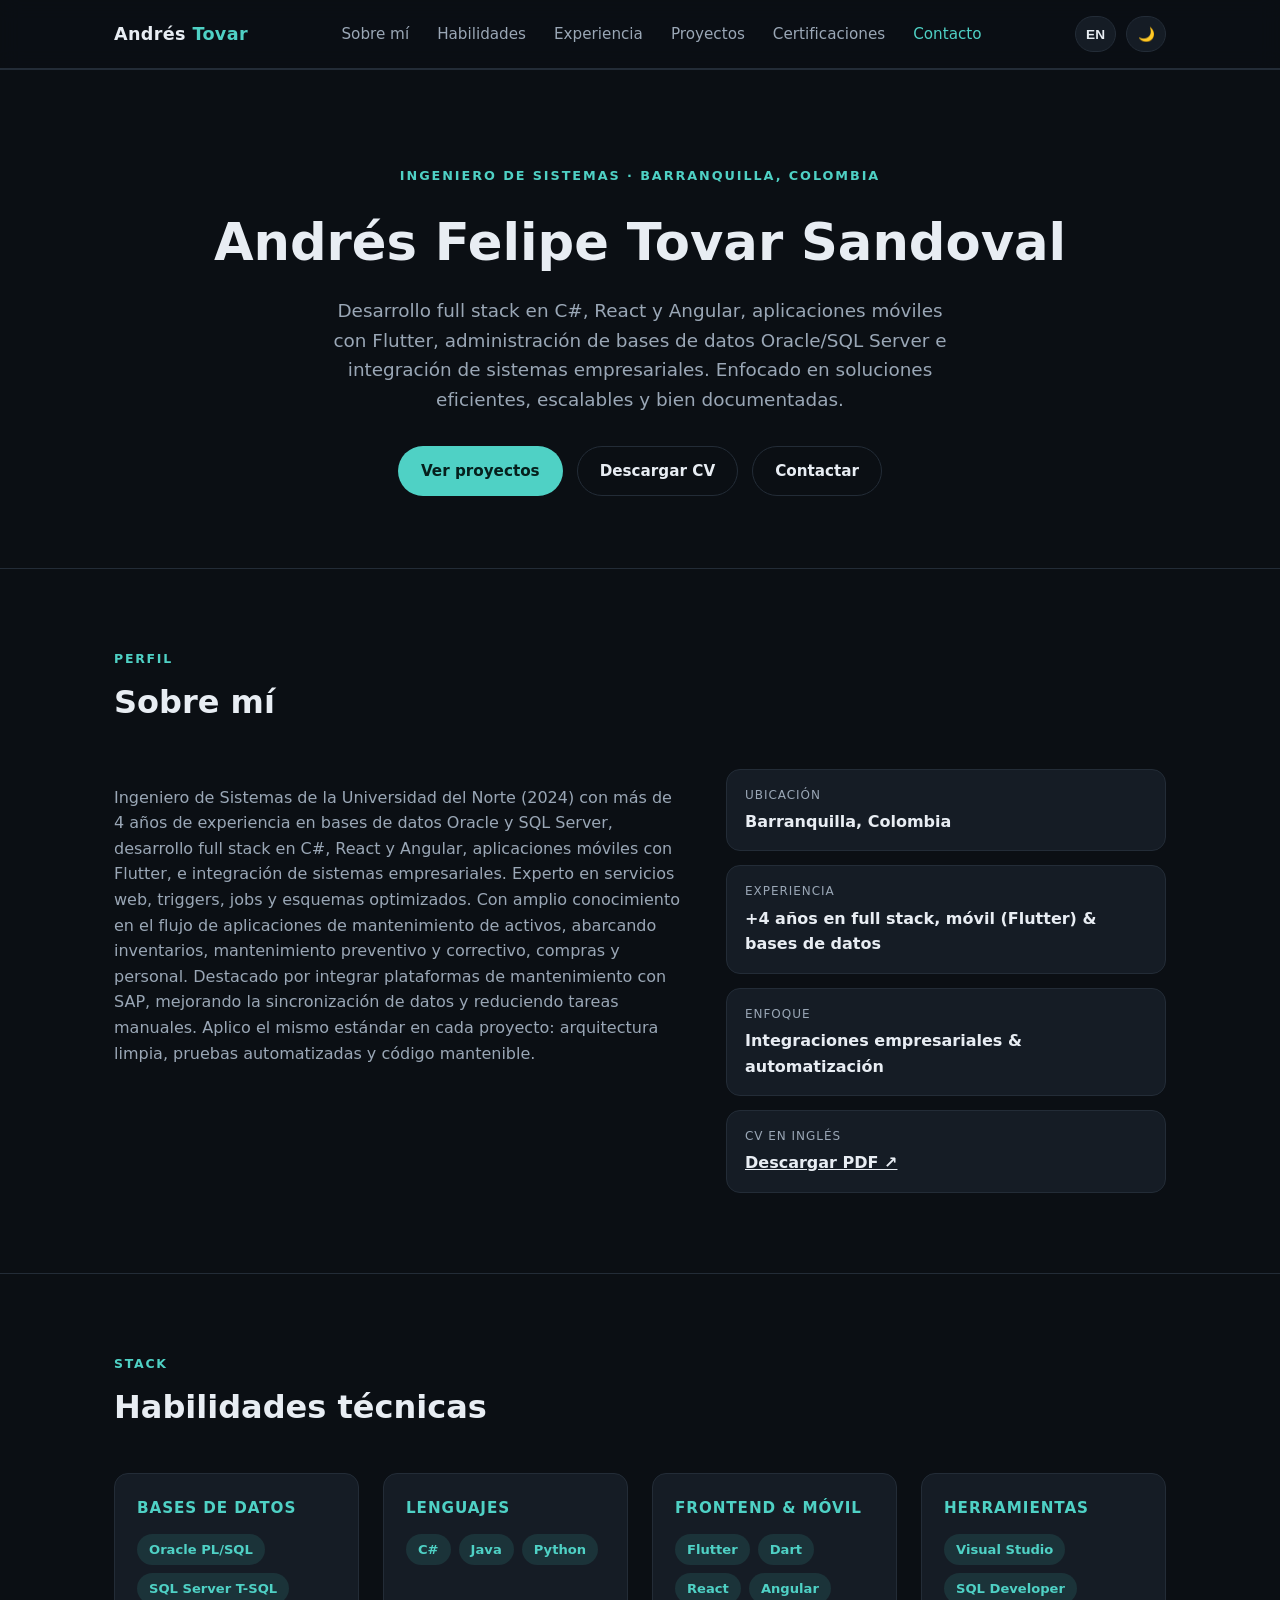
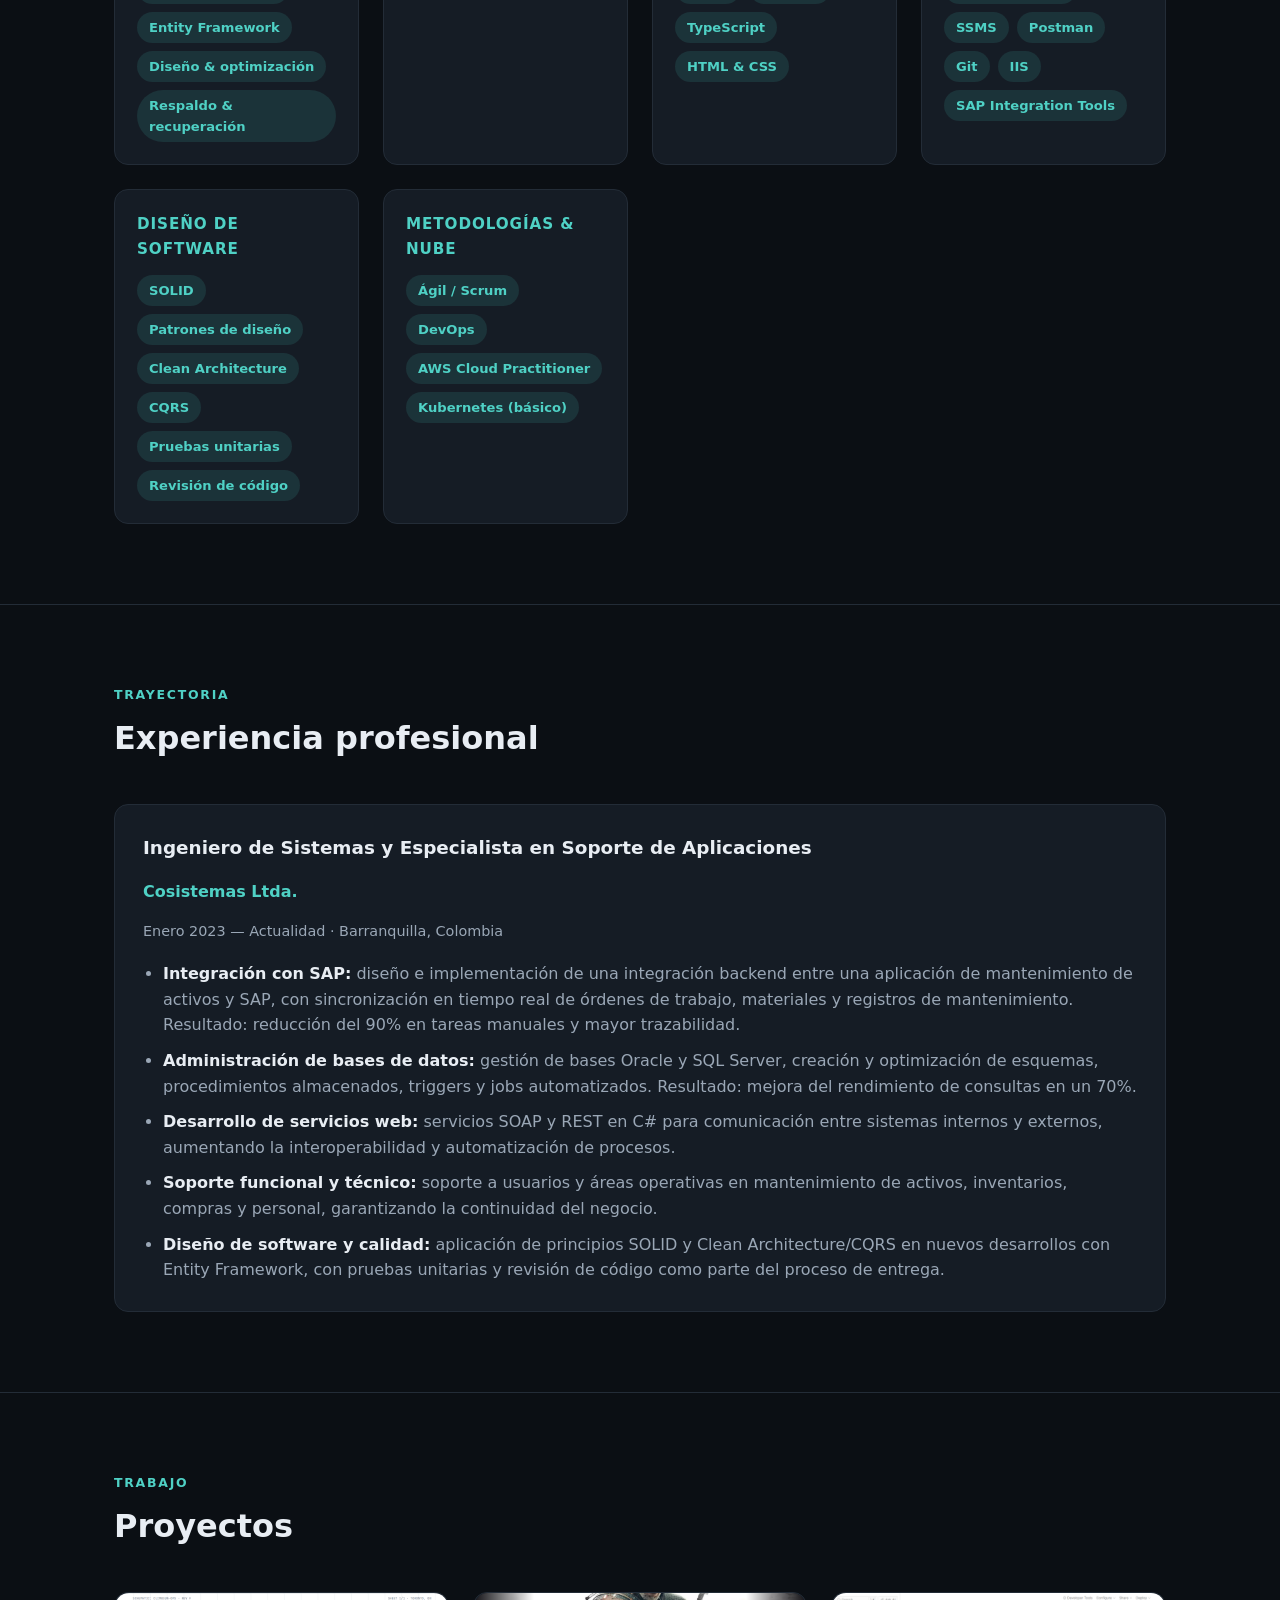
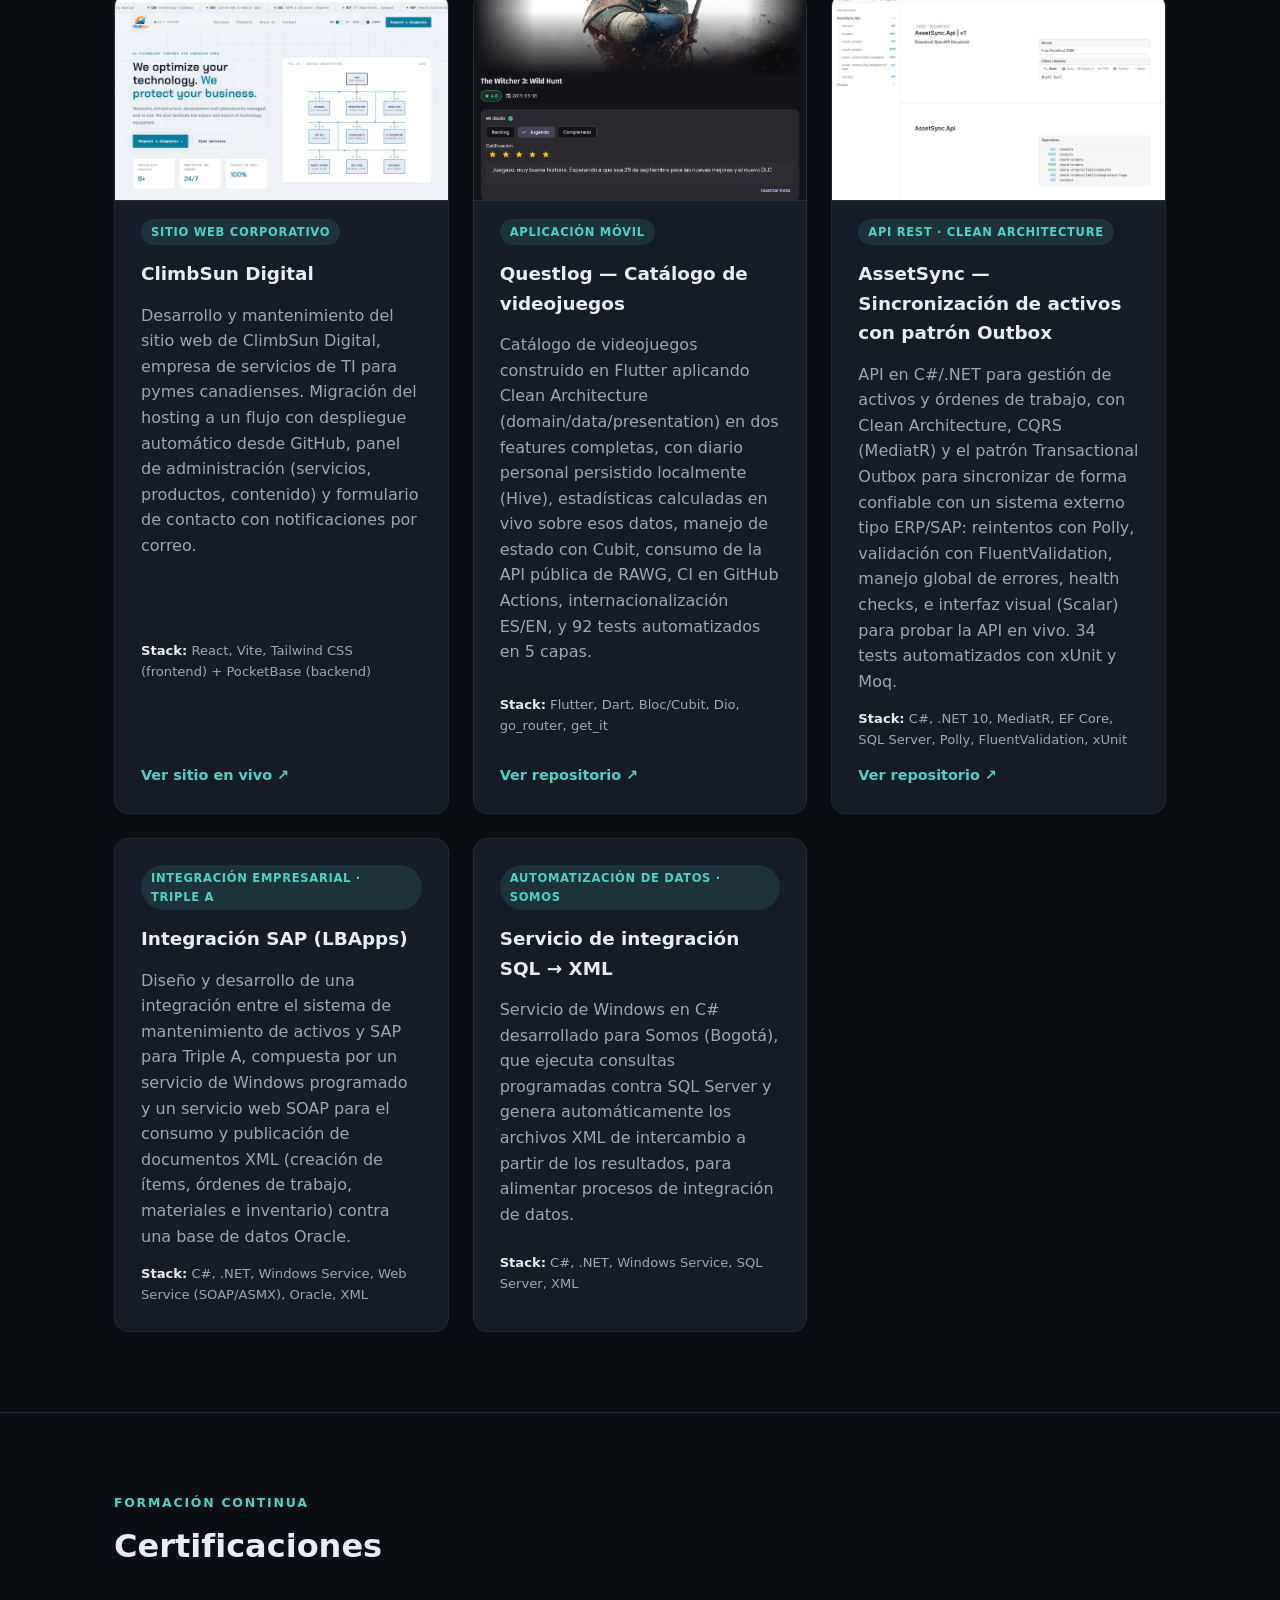
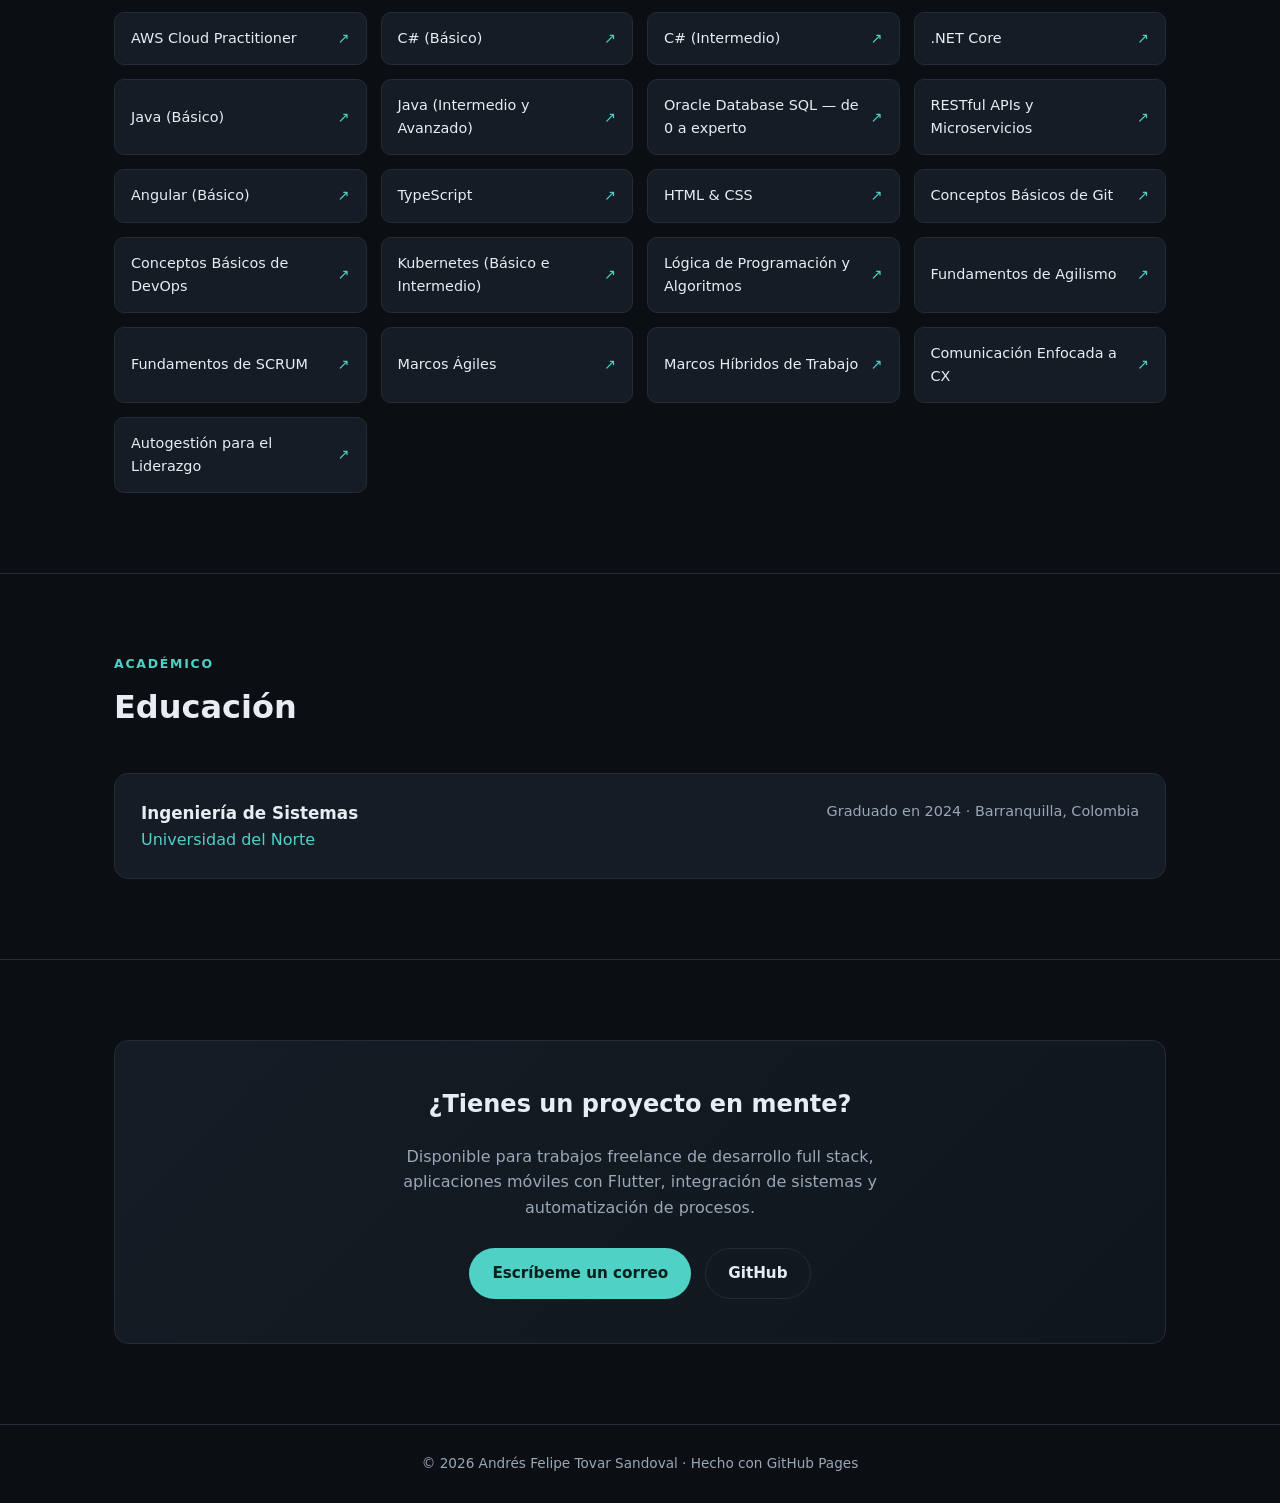
==== commit dc51f562: "Close the About section with the standard applied across projects Ties the backend achievements and " ====
--- a/index.html
+++ b/index.html
@@ -113,7 +113,8 @@
           web, triggers, jobs y esquemas optimizados. Con amplio conocimiento en el flujo de aplicaciones de
           mantenimiento de activos, abarcando inventarios, mantenimiento preventivo y correctivo, compras y personal.
           Destacado por integrar plataformas de mantenimiento con SAP, mejorando la sincronización de datos y
-          reduciendo tareas manuales.
+          reduciendo tareas manuales. Aplico el mismo estándar en cada proyecto: arquitectura limpia, pruebas
+          automatizadas y código mantenible.
         </p>
         <div class="facts">
           <div class="fact"><div class="label" data-i18n="about.factLocationLabel">Ubicación</div><div class="value">Barranquilla, Colombia</div></div>
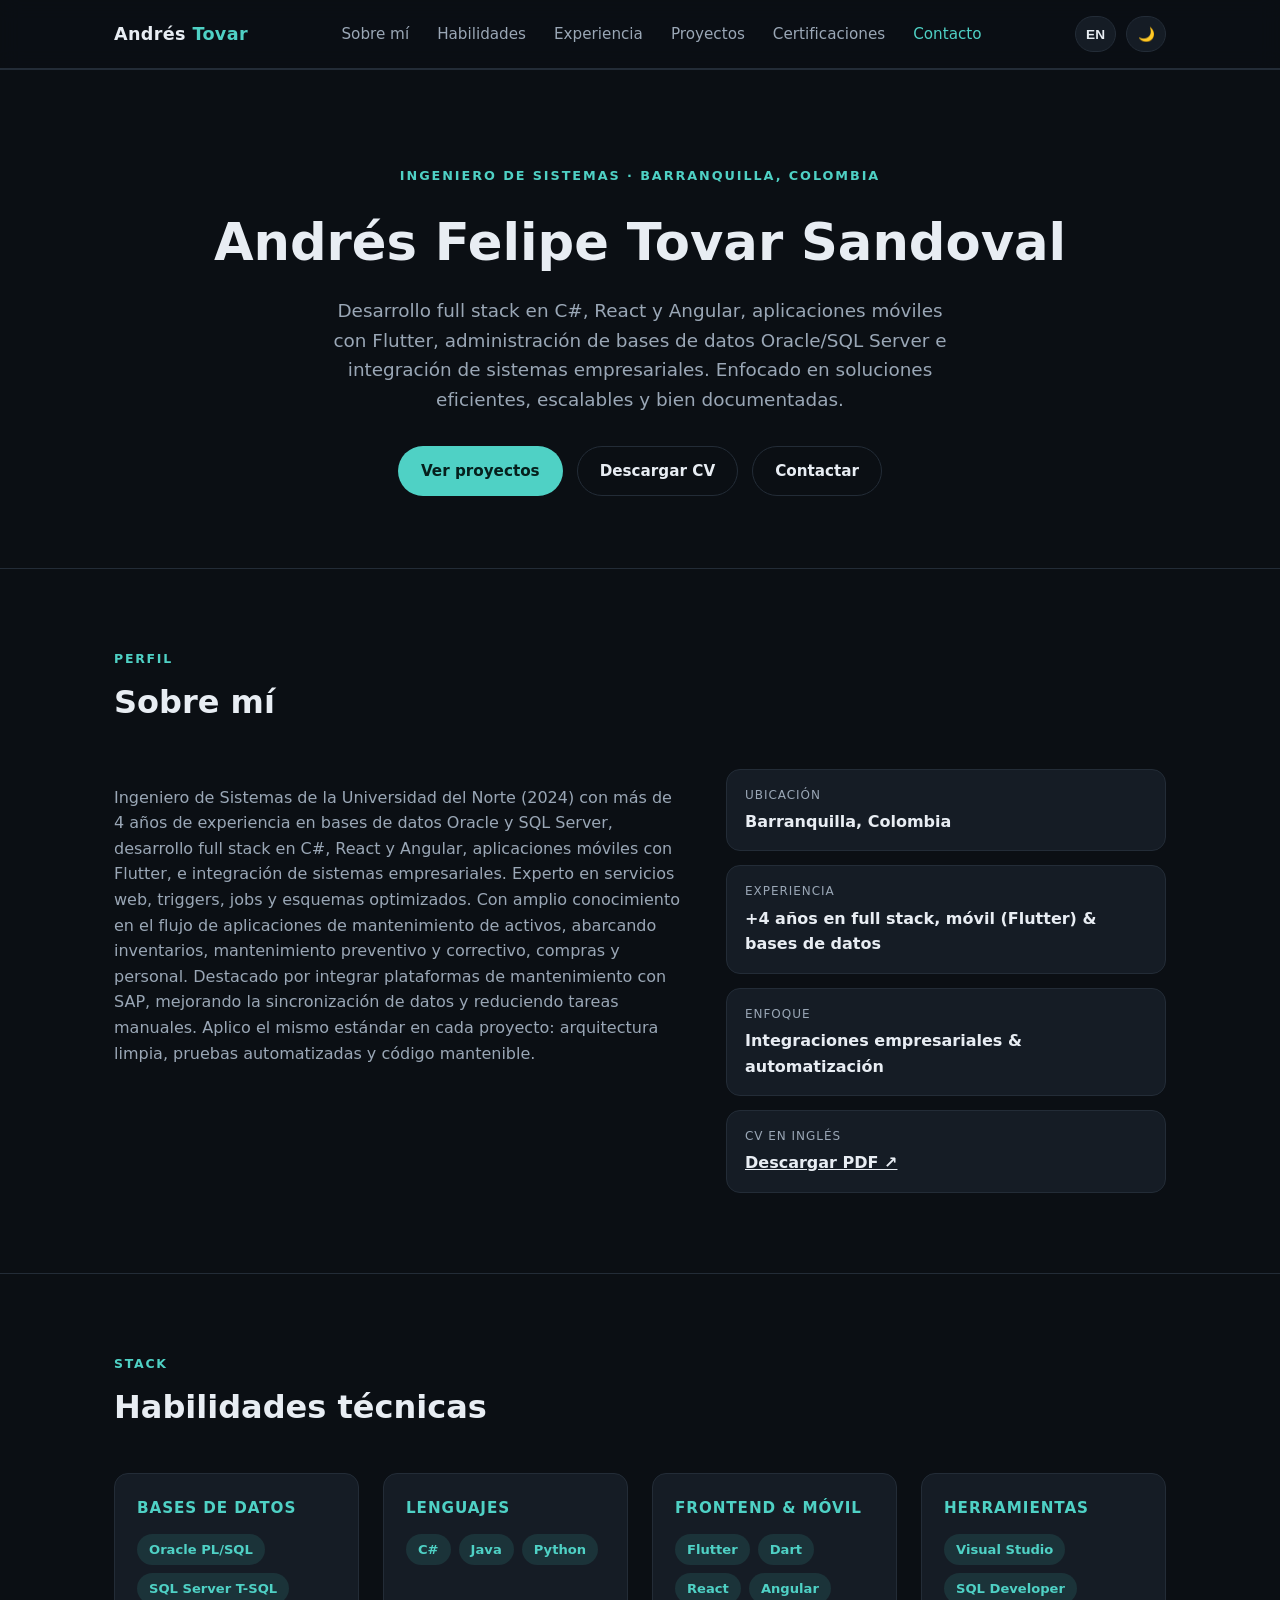
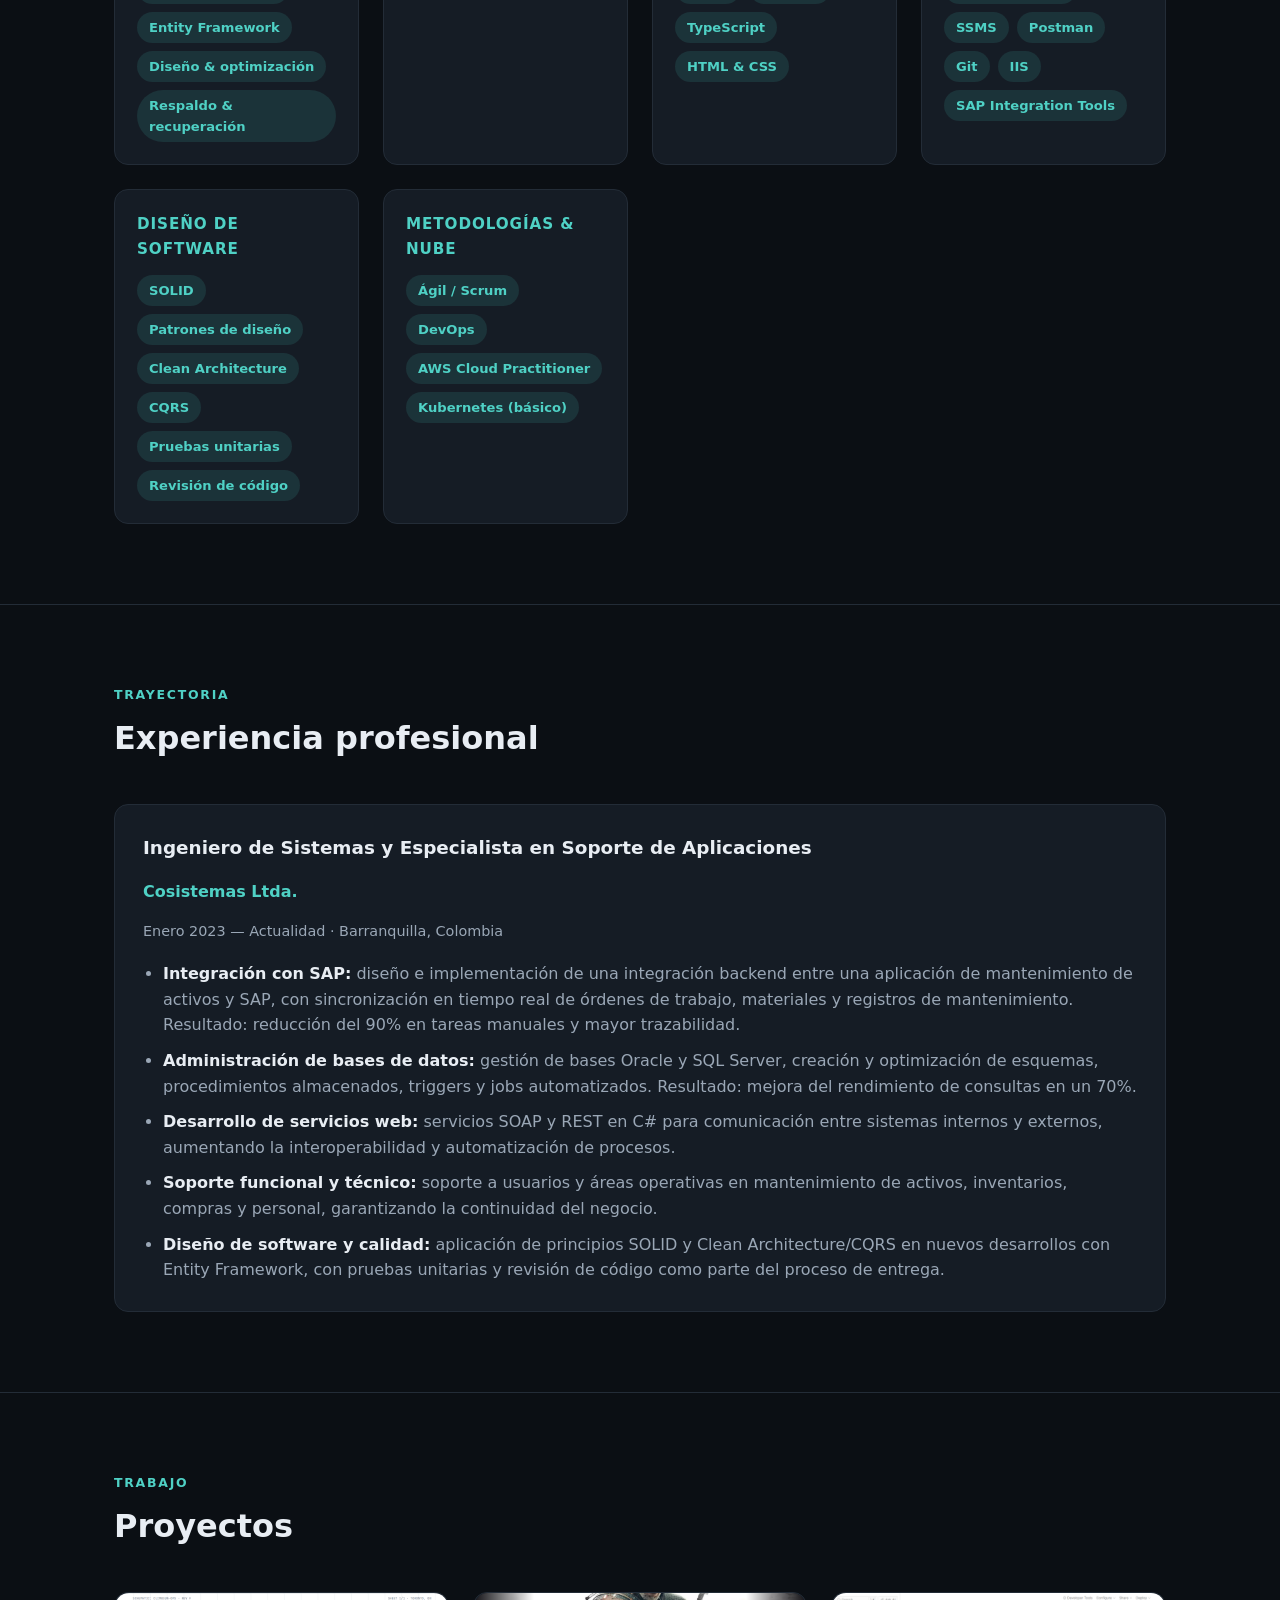
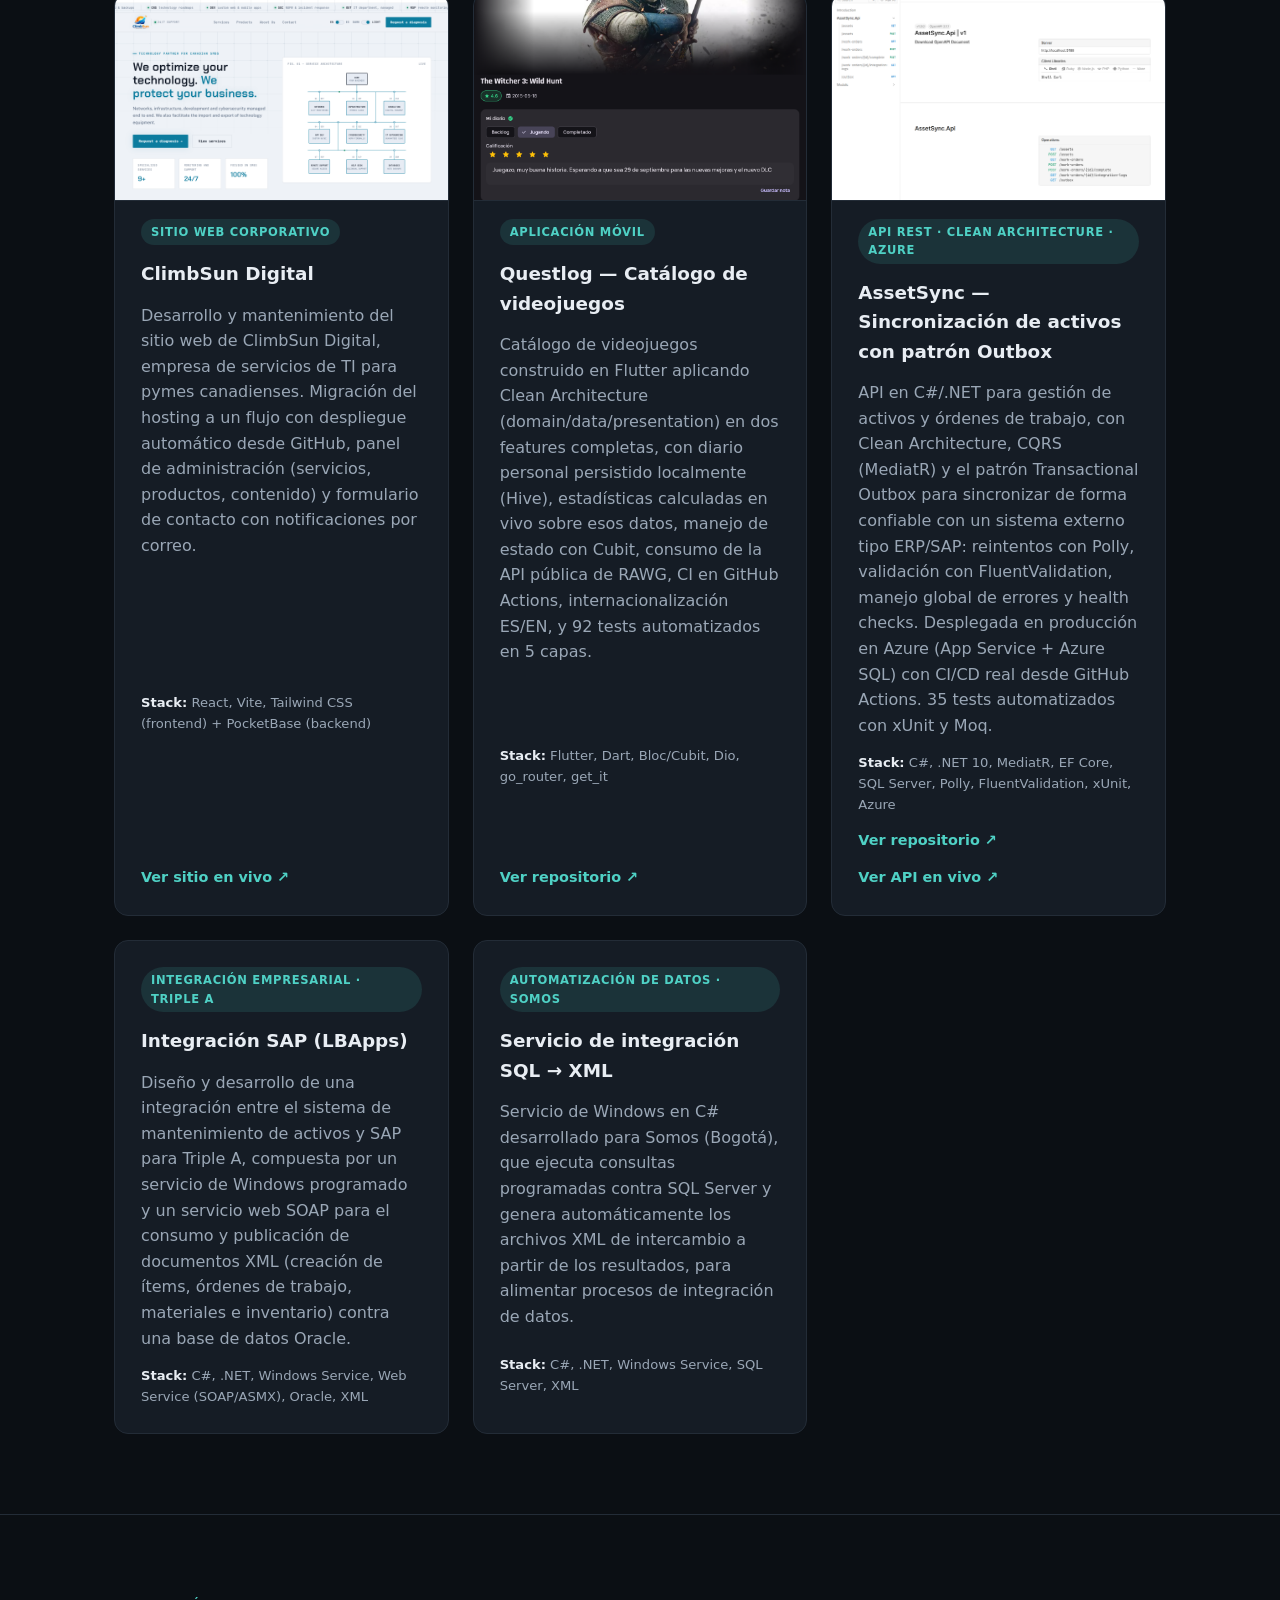
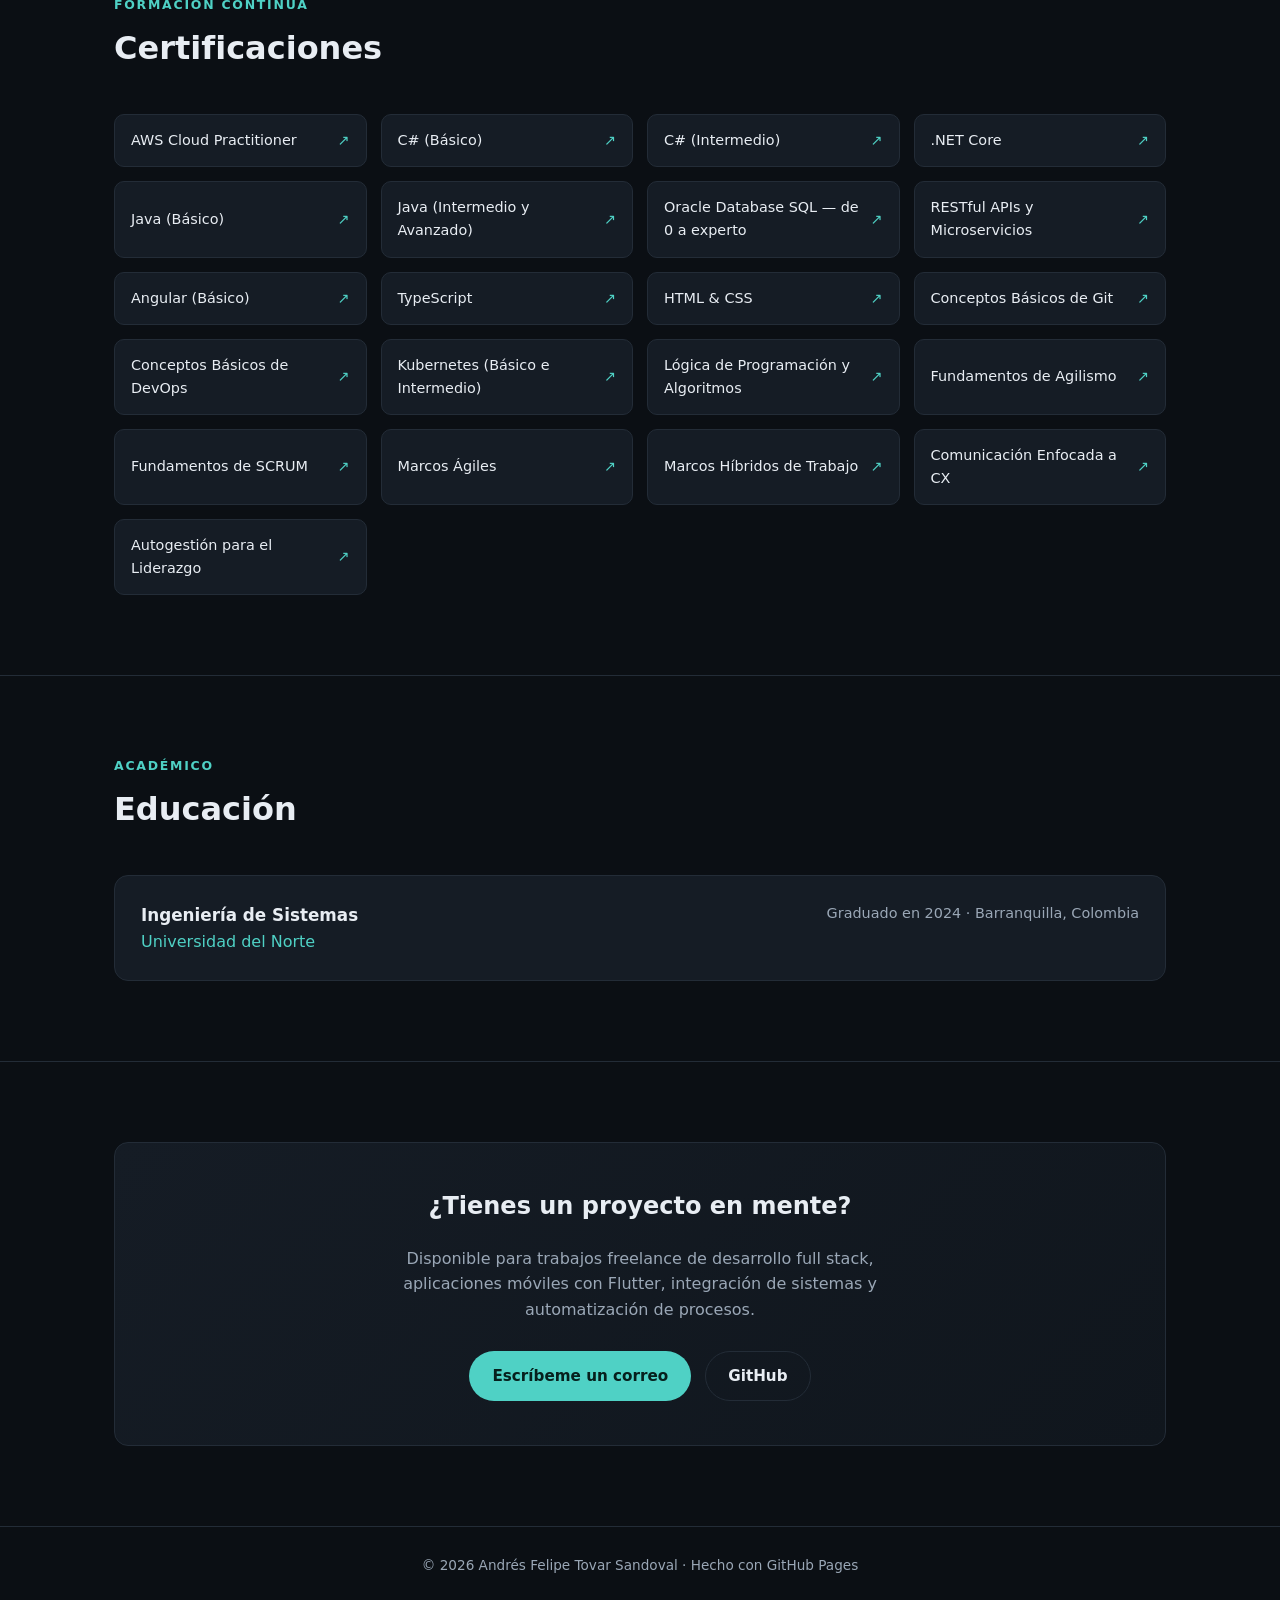
==== commit 1c04866a: "Highlight AssetSync's live Azure deployment and CI/CD" ====
--- a/index.html
+++ b/index.html
@@ -244,11 +244,12 @@
         </div>
         <div class="project-card">
           <img class="thumb" src="assets/img/assetsync-preview.png" alt="Interfaz visual Scalar mostrando los endpoints de la API AssetSync" width="1400" height="1000" loading="lazy" />
-          <span class="badge" data-i18n="projects.p5Badge">API REST · Clean Architecture</span>
+          <span class="badge" data-i18n="projects.p5Badge">API REST · Clean Architecture · Azure</span>
           <h3 data-i18n="projects.p5Title">AssetSync — Sincronización de activos con patrón Outbox</h3>
-          <p data-i18n="projects.p5Desc">API en C#/.NET para gestión de activos y órdenes de trabajo, con Clean Architecture, CQRS (MediatR) y el patrón Transactional Outbox para sincronizar de forma confiable con un sistema externo tipo ERP/SAP: reintentos con Polly, validación con FluentValidation, manejo global de errores, health checks, e interfaz visual (Scalar) para probar la API en vivo. 34 tests automatizados con xUnit y Moq.</p>
-          <p class="stack"><strong>Stack:</strong> C#, .NET 10, MediatR, EF Core, SQL Server, Polly, FluentValidation, xUnit</p>
+          <p data-i18n="projects.p5Desc">API en C#/.NET para gestión de activos y órdenes de trabajo, con Clean Architecture, CQRS (MediatR) y el patrón Transactional Outbox para sincronizar de forma confiable con un sistema externo tipo ERP/SAP: reintentos con Polly, validación con FluentValidation, manejo global de errores y health checks. Desplegada en producción en Azure (App Service + Azure SQL) con CI/CD real desde GitHub Actions. 35 tests automatizados con xUnit y Moq.</p>
+          <p class="stack"><strong>Stack:</strong> C#, .NET 10, MediatR, EF Core, SQL Server, Polly, FluentValidation, xUnit, Azure</p>
           <a class="link" href="https://github.com/aftovar123/AssetSync" target="_blank" rel="noopener" data-i18n="projects.viewRepo">Ver repositorio ↗</a>
+          <a class="link" href="https://assetsync-api-andres-g5etgpdsc2hfccd6.westus3-01.azurewebsites.net/health" target="_blank" rel="noopener" data-i18n="projects.p5Live">Ver API en vivo ↗</a>
         </div>
         <div class="project-card">
           <span class="badge" data-i18n="projects.p2Badge">Integración empresarial · Triple A</span>
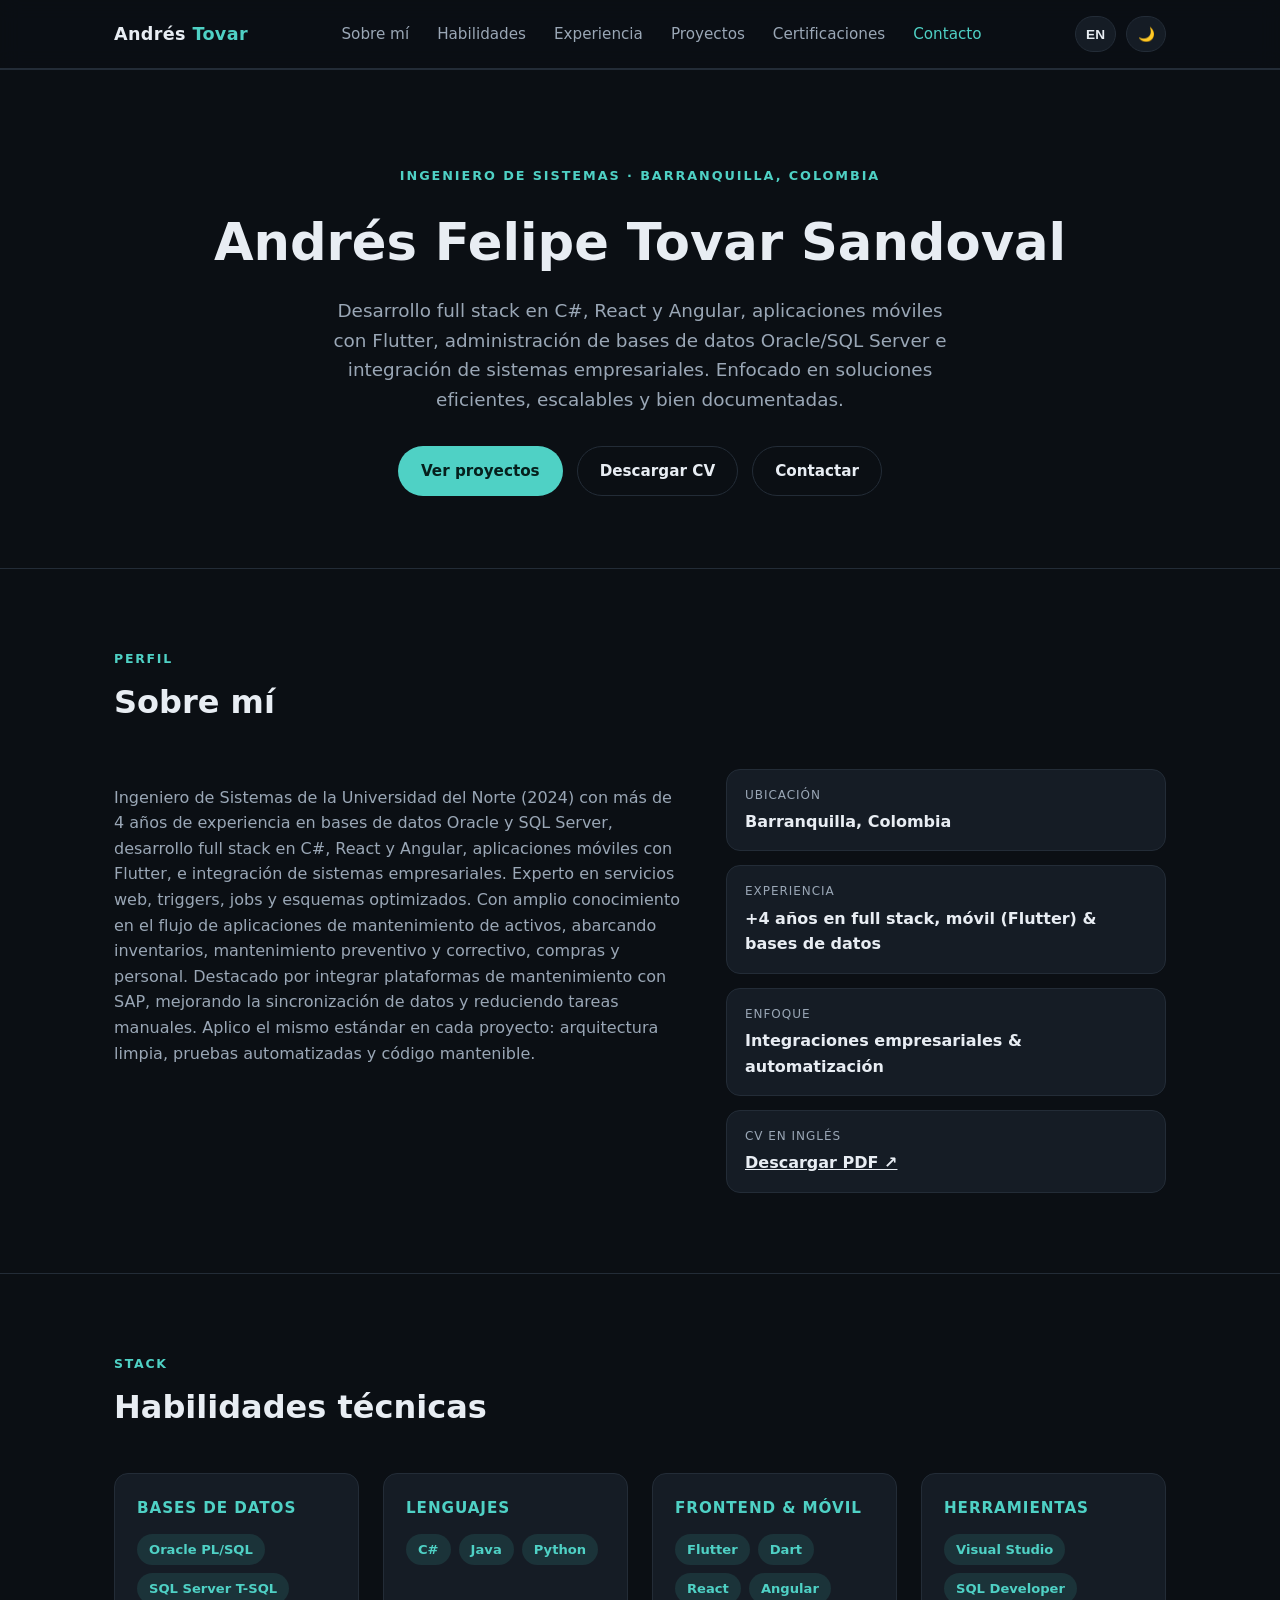
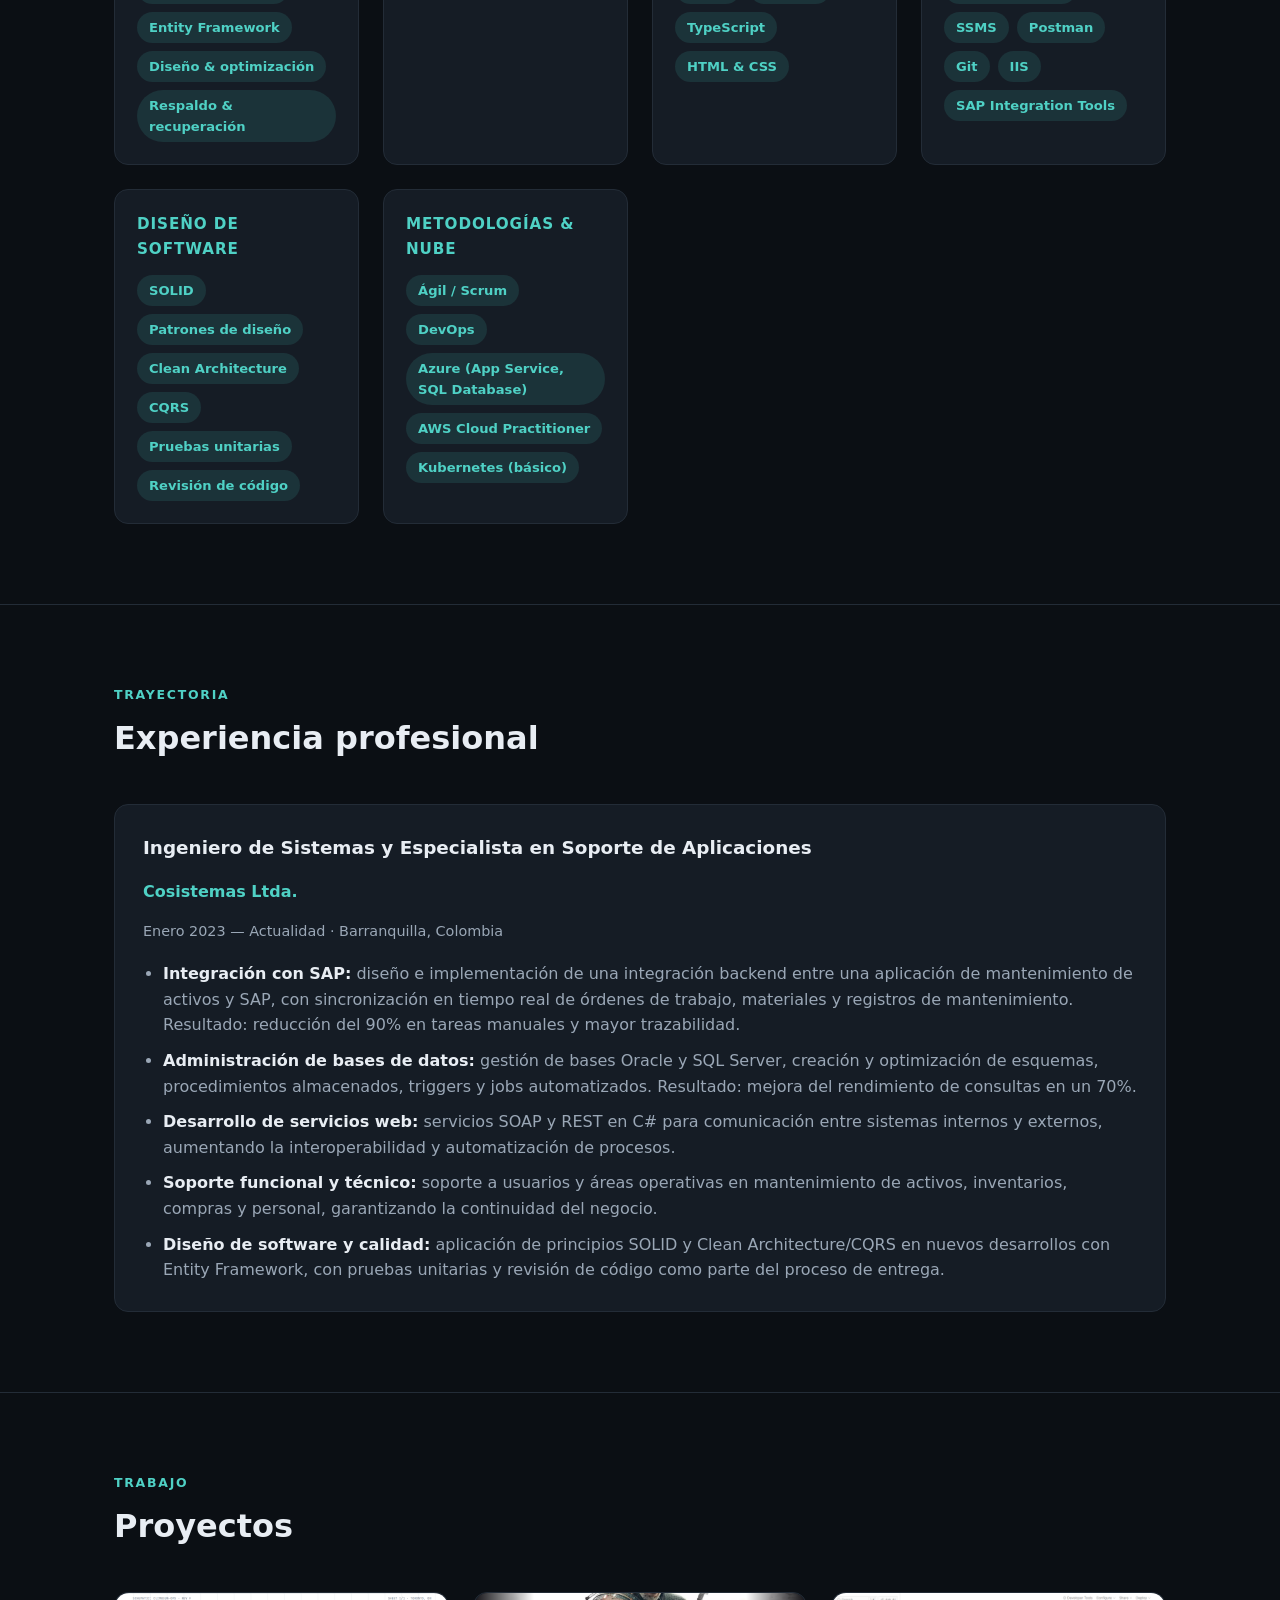
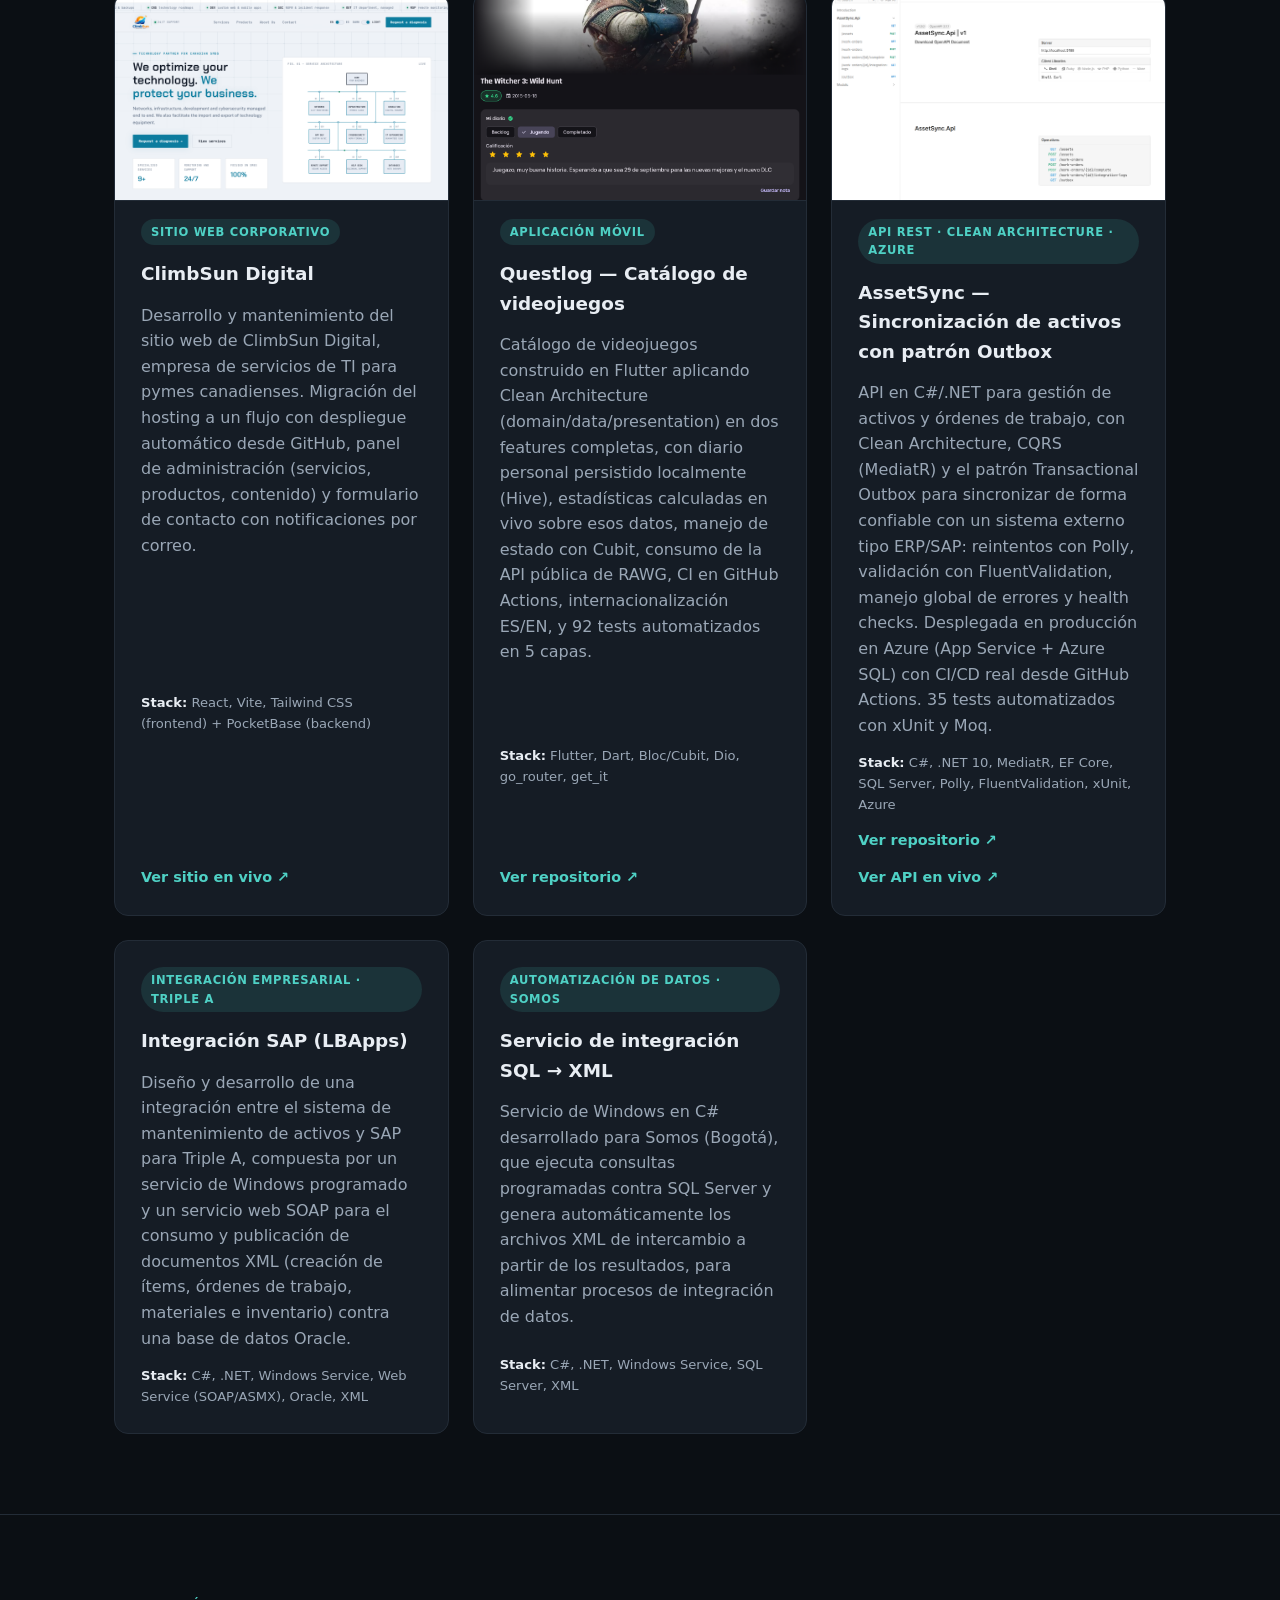
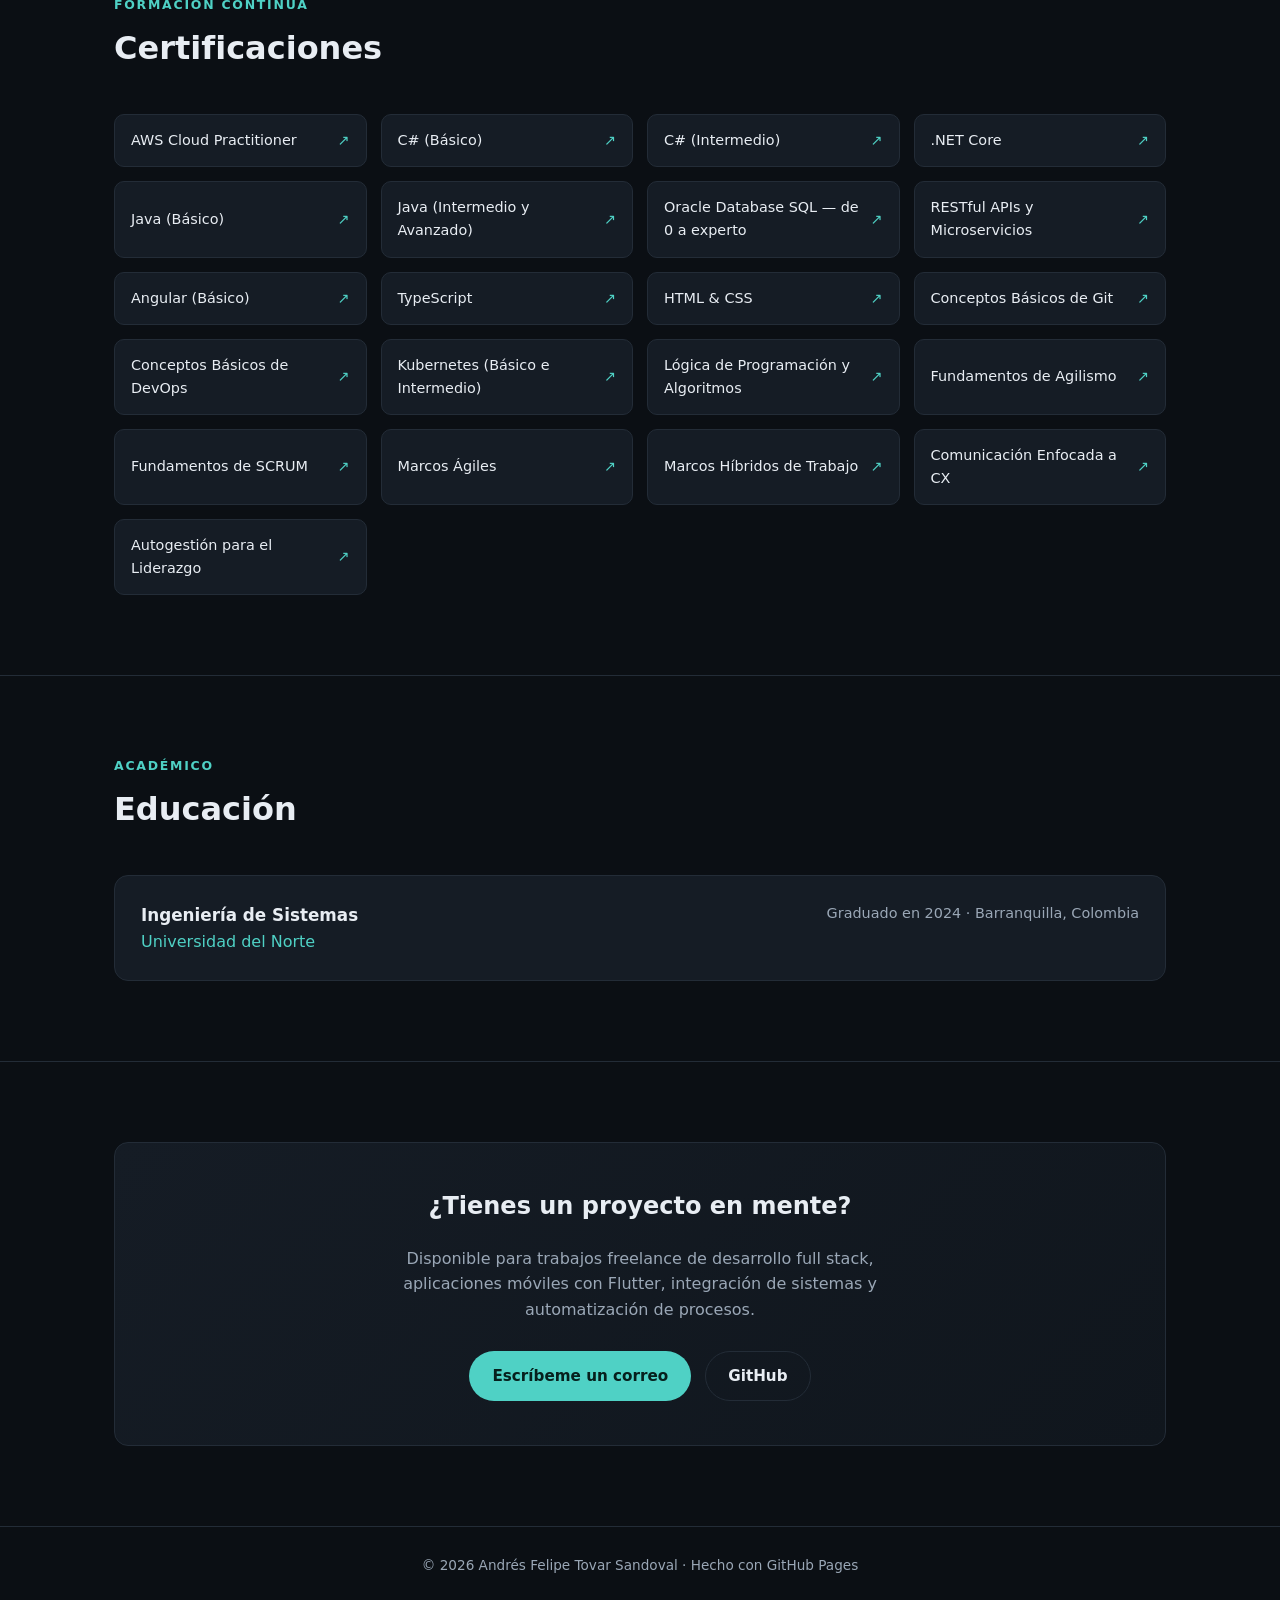
==== commit 2d8f2593: "Add Azure to technical skills, backed by AssetSync's live deployment" ====
--- a/index.html
+++ b/index.html
@@ -190,6 +190,7 @@
           <div class="tag-row">
             <span class="tag" data-i18n="skills.agileScrum">Ágil / Scrum</span>
             <span class="tag">DevOps</span>
+            <span class="tag">Azure (App Service, SQL Database)</span>
             <span class="tag">AWS Cloud Practitioner</span>
             <span class="tag" data-i18n="skills.kubernetesBasic">Kubernetes (básico)</span>
           </div>
